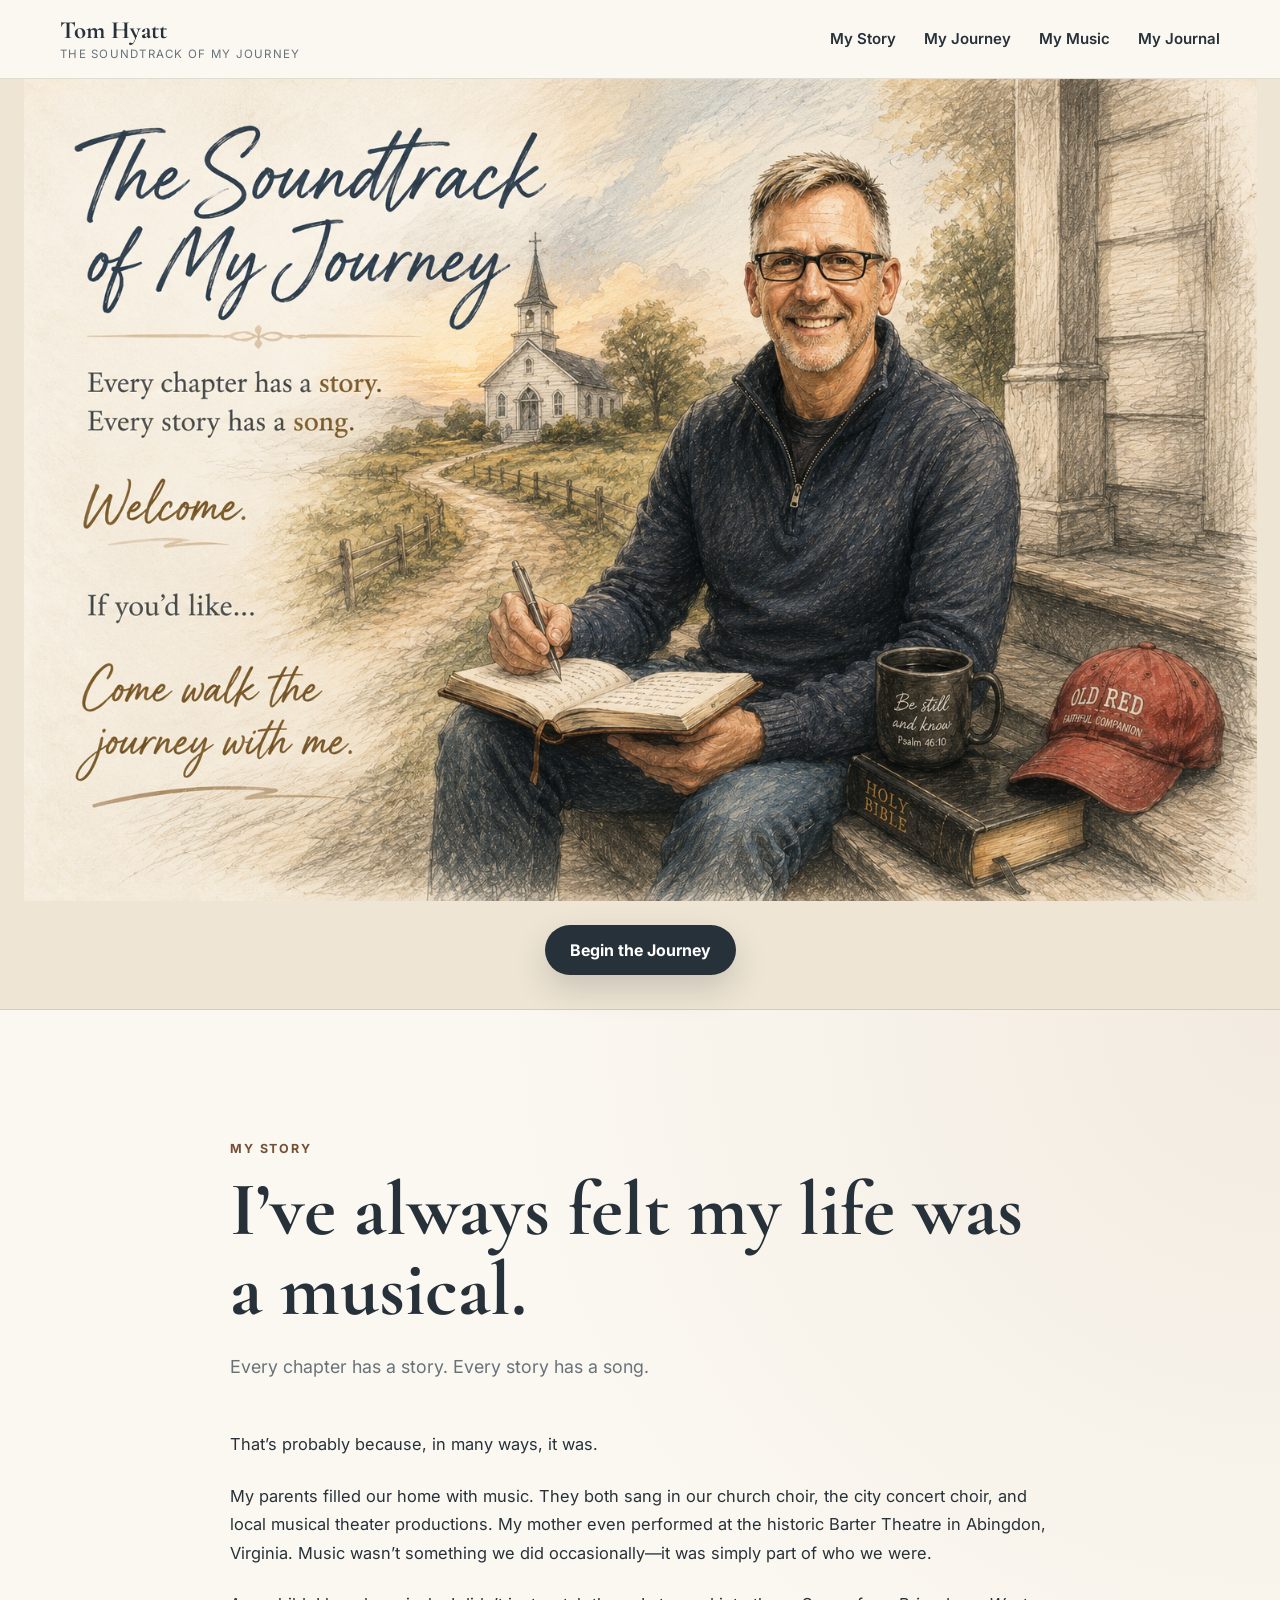
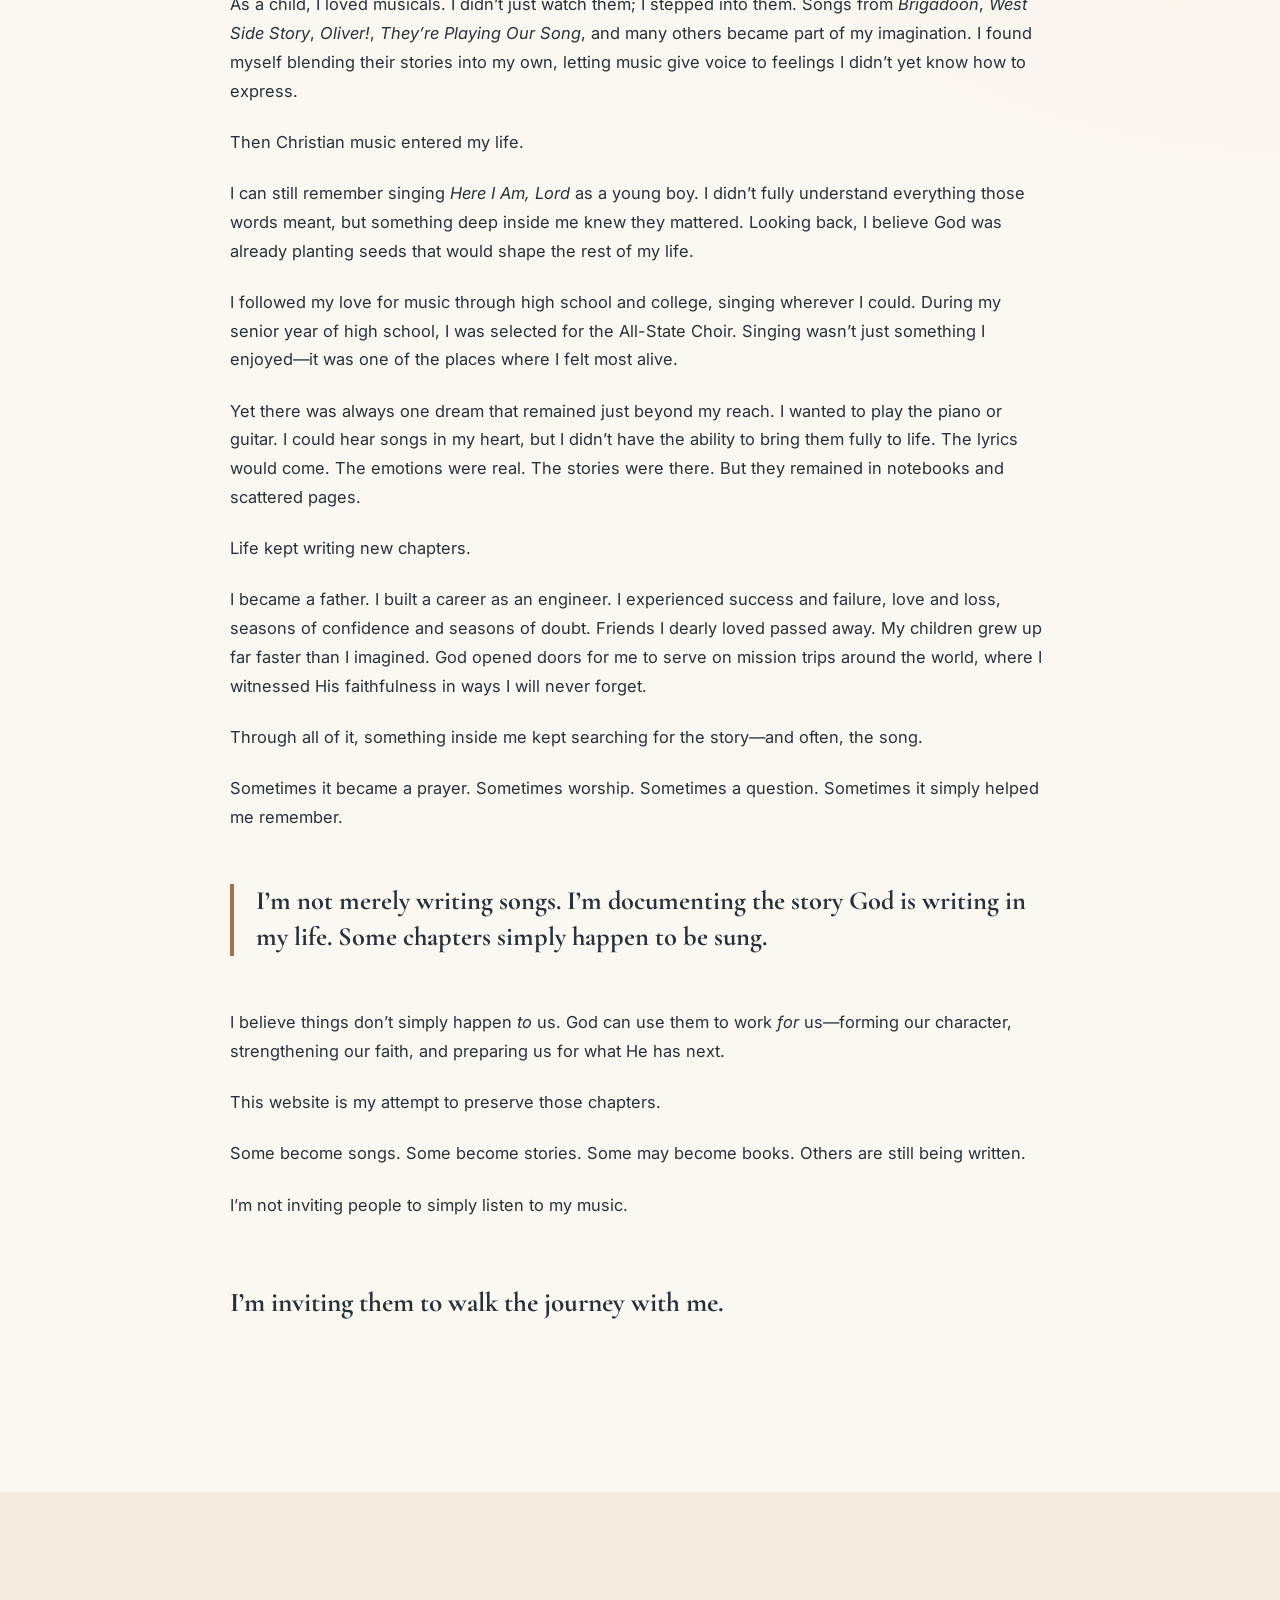
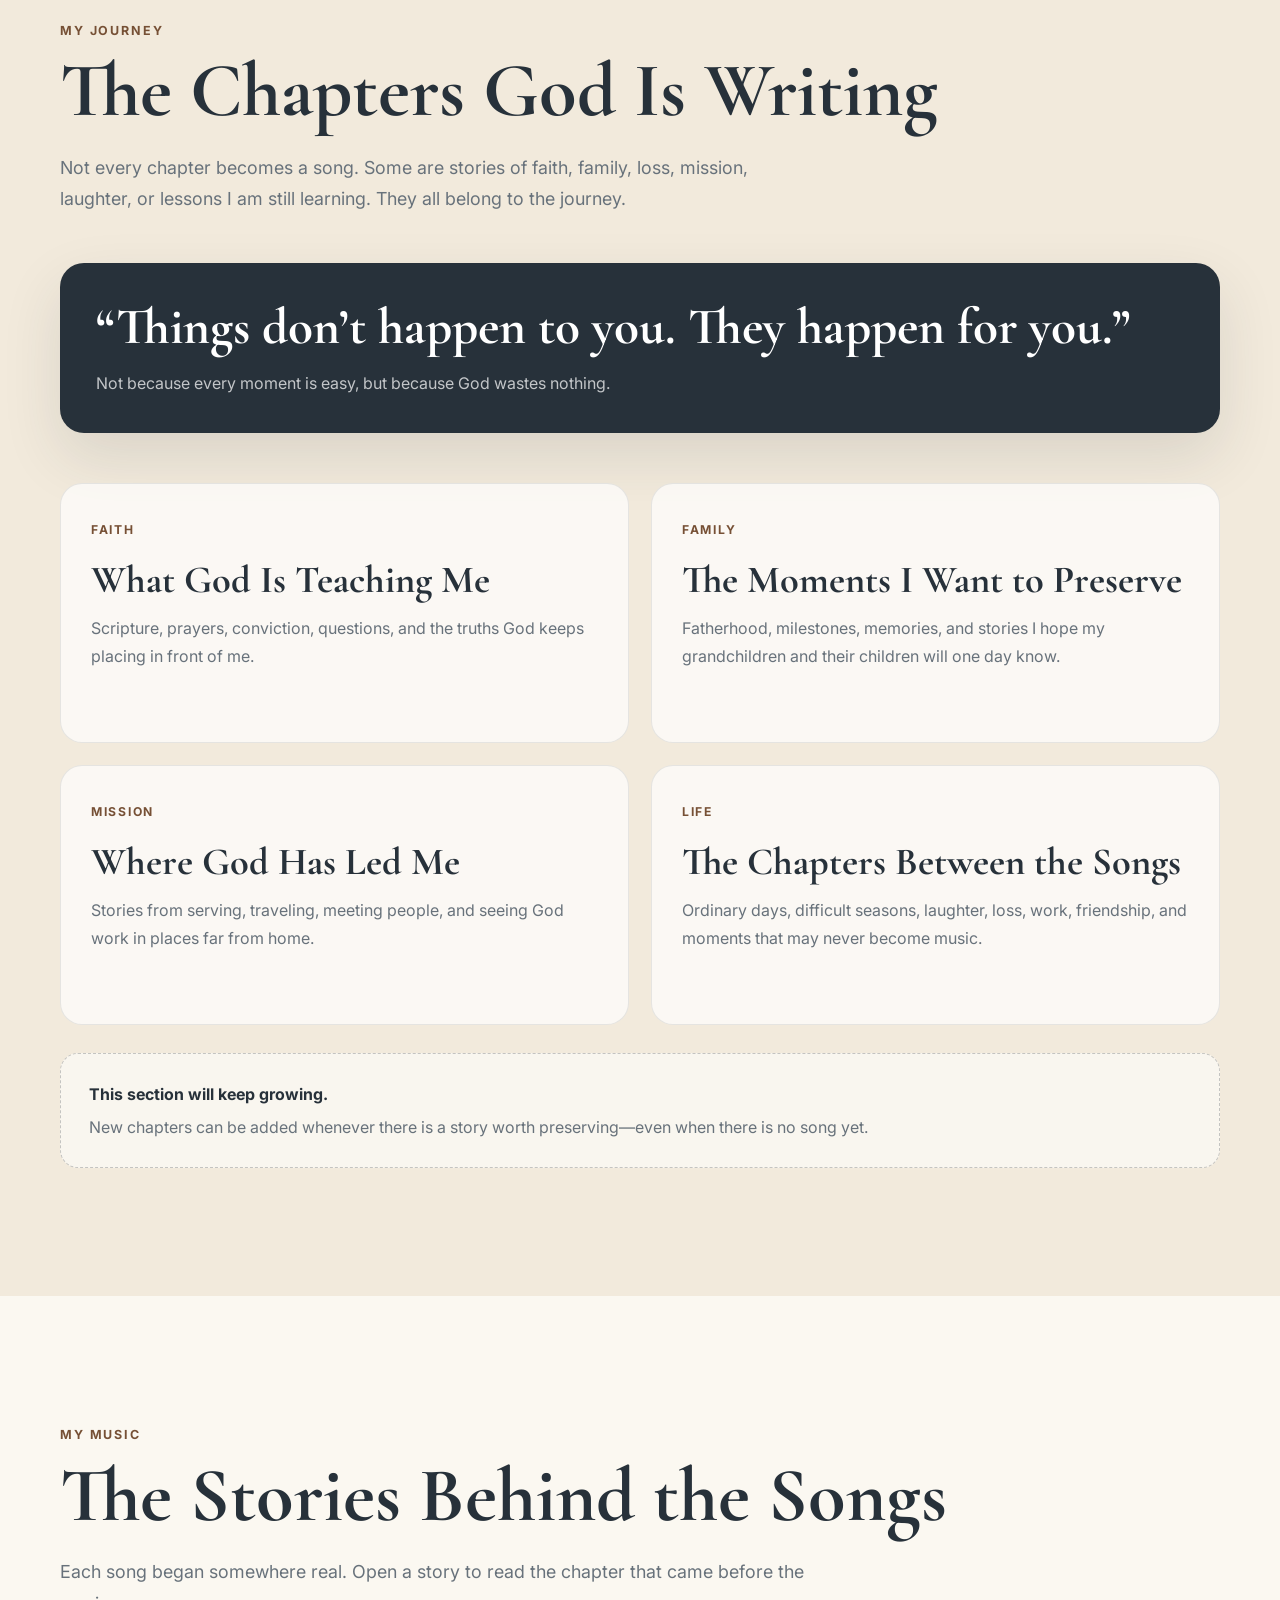
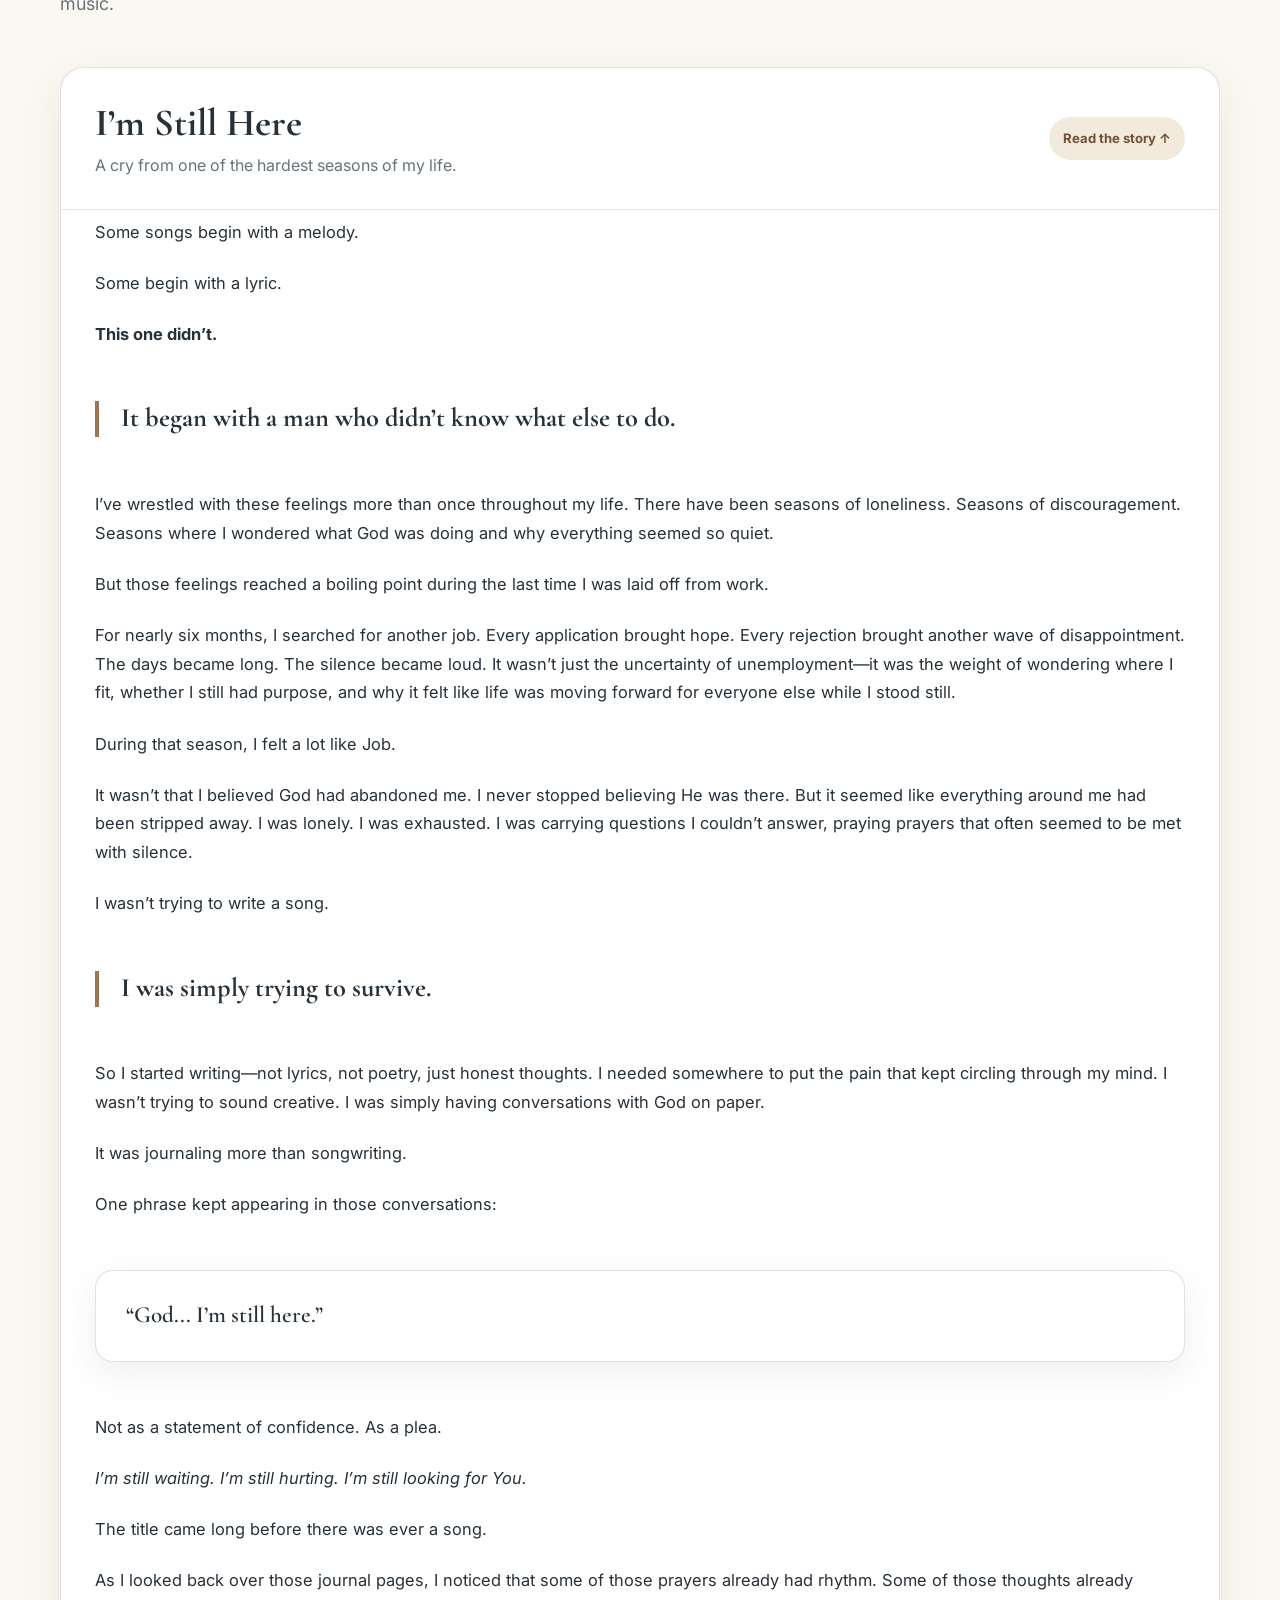
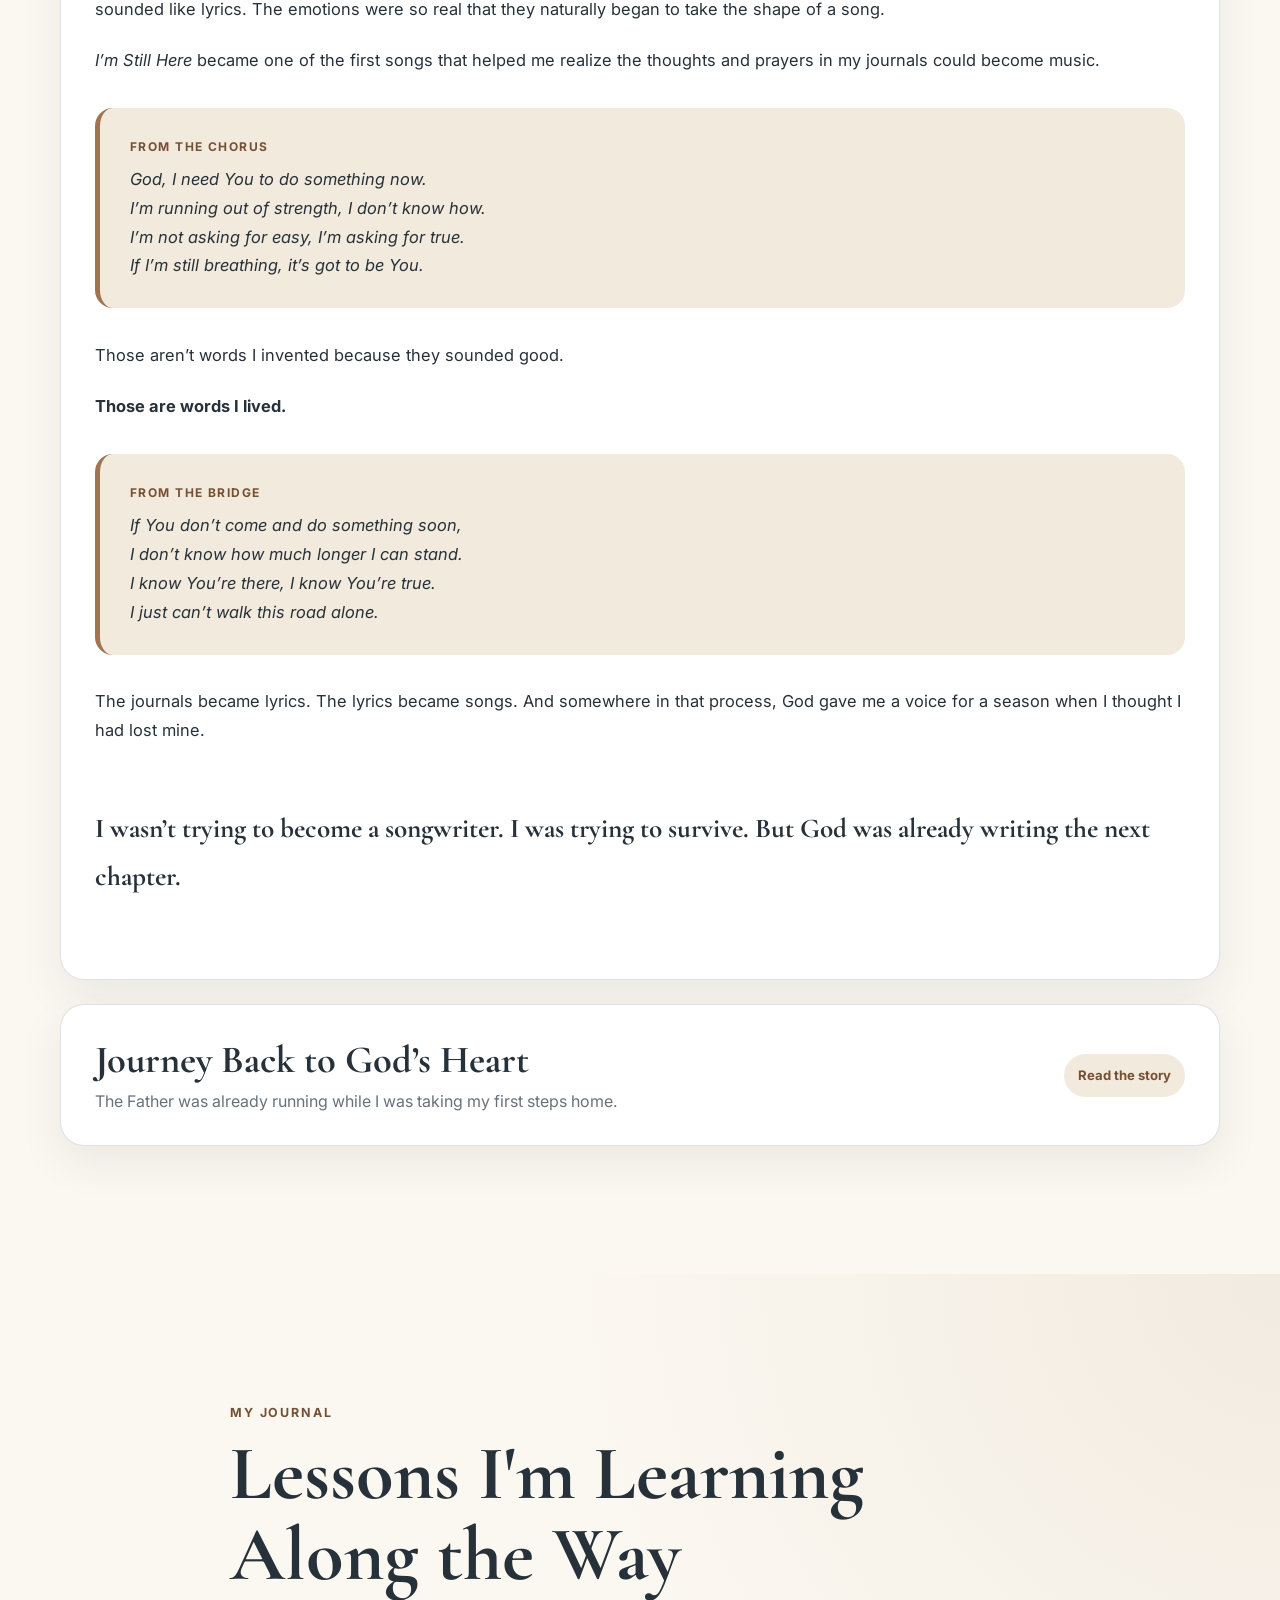
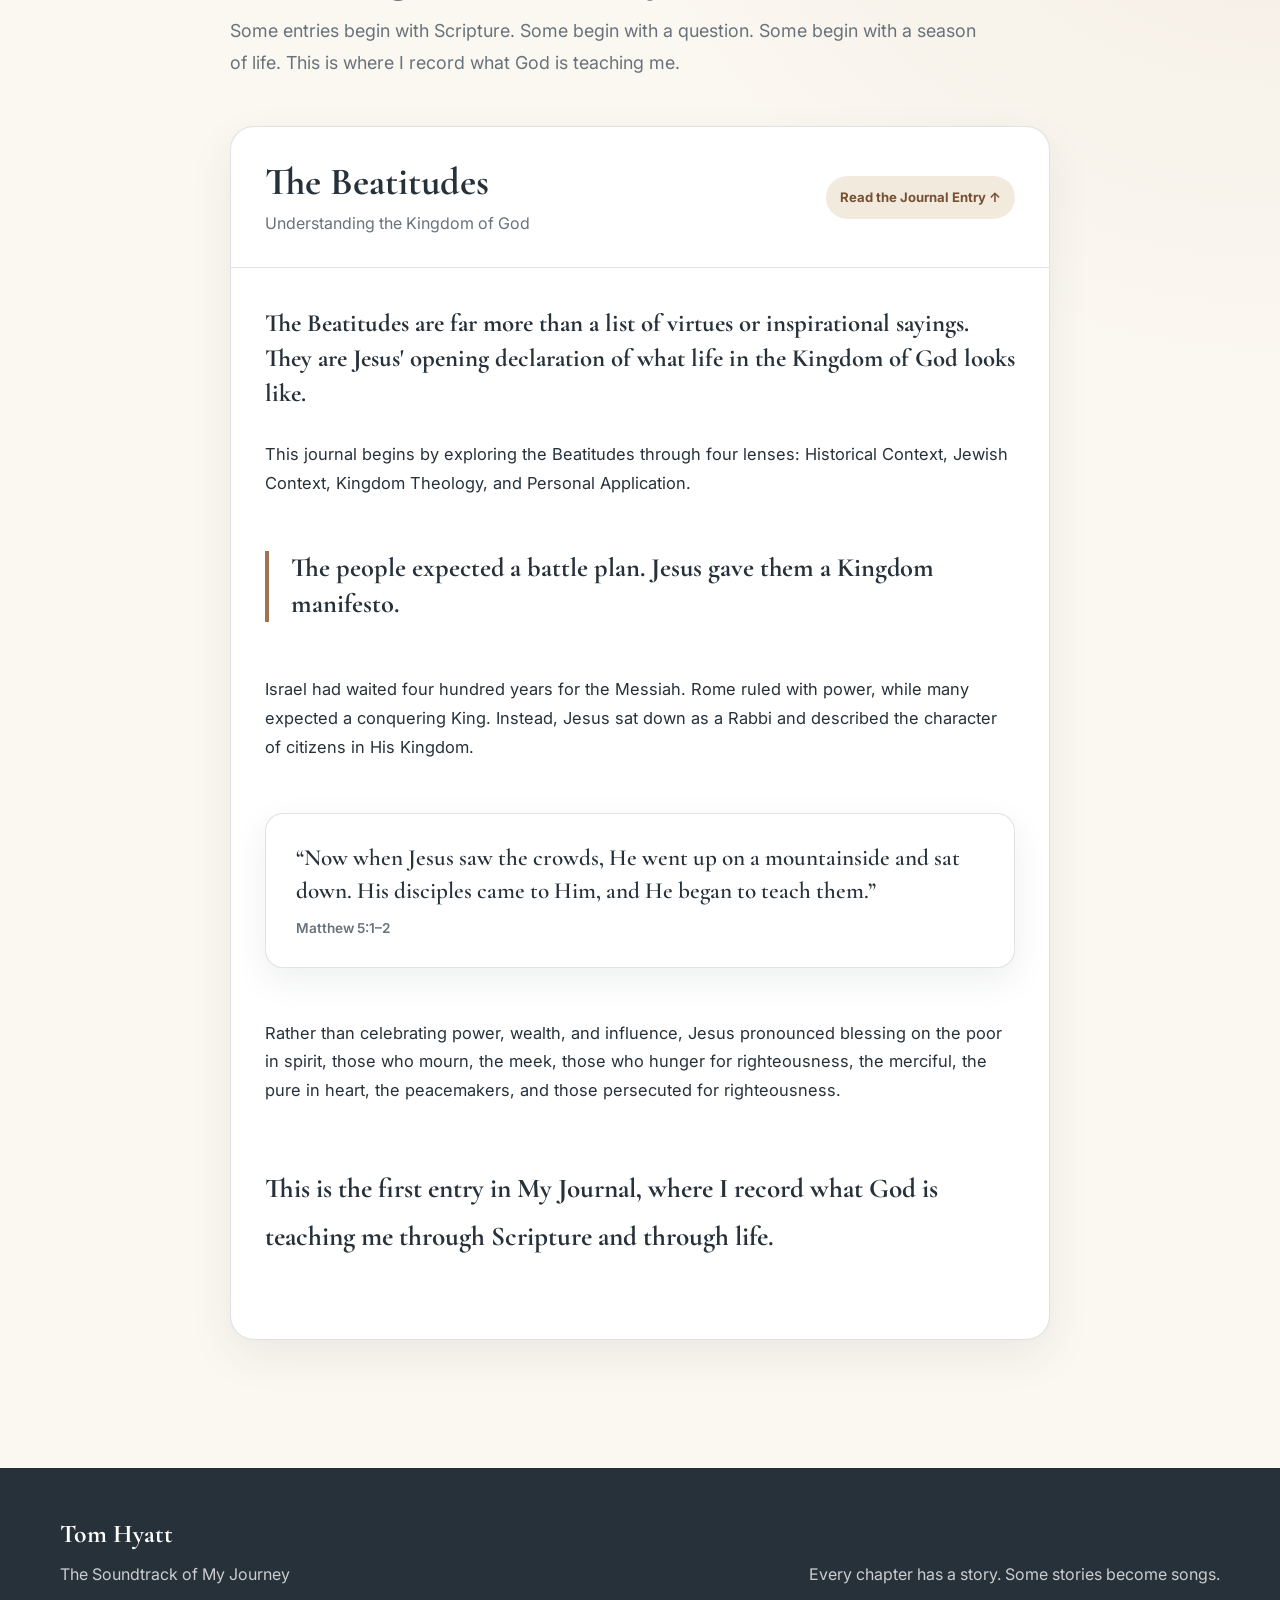
==== index.html @ 12813000 "Add files via upload Remove Numbering" ====
<!DOCTYPE html>
<html lang="en">
<head>
  <meta charset="UTF-8" />
  <meta name="viewport" content="width=device-width, initial-scale=1.0" />
  <meta name="description" content="Tom Hyatt's story, the chapters God is writing, and the music born from the journey." />
  <title>Tom Hyatt | The Soundtrack of My Journey</title>
  <link rel="preconnect" href="https://fonts.googleapis.com">
  <link rel="preconnect" href="https://fonts.gstatic.com" crossorigin>
  <link href="https://fonts.googleapis.com/css2?family=Cormorant+Garamond:wght@500;600;700&family=Inter:wght@400;500;600;700&display=swap" rel="stylesheet">
  <link rel="stylesheet" href="styles.css" />
</head>
<body>
  <header class="site-header">
    <div class="container nav-wrap">
      <a class="brand" href="#home">
        <span class="brand-name">Tom Hyatt</span>
        <span class="brand-subtitle">The Soundtrack of My Journey</span>
      </a>

      <button class="menu-toggle" aria-label="Toggle navigation" aria-expanded="false">☰</button>

      <nav class="site-nav" aria-label="Primary navigation">
        <a href="#story">My Story</a>
        <a href="#journey">My Journey</a>
        <a href="#music">My Music</a>
        <a href="#journal">My Journal</a>
      </nav>
    </div>
  </header>

  <main>
    <section id="home" class="hero">
      <div class="hero-image-wrap">
        <img
          src="assets/soundtrack-of-my-journey-hero.png"
          alt="The Soundtrack of My Journey — a man writing in a journal beside a country church"
          class="journey-hero-image"
        />
      </div>
      <div class="hero-actions">
        <a class="button" href="#story">Begin the Journey</a>
      </div>
    </section>

    <section id="story" class="section story-section">
      <div class="container narrow">
        <p class="section-kicker">My Story</p>
        <h1>I’ve always felt my life was a musical.</h1>
        <p class="section-lead">Every chapter has a story. Every story has a song.</p>

        <div class="story-text">
          <p>That’s probably because, in many ways, it was.</p>

          <p>My parents filled our home with music. They both sang in our church choir, the city concert choir, and local musical theater productions. My mother even performed at the historic Barter Theatre in Abingdon, Virginia. Music wasn’t something we did occasionally—it was simply part of who we were.</p>

          <p>As a child, I loved musicals. I didn’t just watch them; I stepped into them. Songs from <em>Brigadoon</em>, <em>West Side Story</em>, <em>Oliver!</em>, <em>They’re Playing Our Song</em>, and many others became part of my imagination. I found myself blending their stories into my own, letting music give voice to feelings I didn’t yet know how to express.</p>

          <p>Then Christian music entered my life.</p>

          <p>I can still remember singing <em>Here I Am, Lord</em> as a young boy. I didn’t fully understand everything those words meant, but something deep inside me knew they mattered. Looking back, I believe God was already planting seeds that would shape the rest of my life.</p>

          <p>I followed my love for music through high school and college, singing wherever I could. During my senior year of high school, I was selected for the All-State Choir. Singing wasn’t just something I enjoyed—it was one of the places where I felt most alive.</p>

          <p>Yet there was always one dream that remained just beyond my reach. I wanted to play the piano or guitar. I could hear songs in my heart, but I didn’t have the ability to bring them fully to life. The lyrics would come. The emotions were real. The stories were there. But they remained in notebooks and scattered pages.</p>

          <p>Life kept writing new chapters.</p>

          <p>I became a father. I built a career as an engineer. I experienced success and failure, love and loss, seasons of confidence and seasons of doubt. Friends I dearly loved passed away. My children grew up far faster than I imagined. God opened doors for me to serve on mission trips around the world, where I witnessed His faithfulness in ways I will never forget.</p>

          <p>Through all of it, something inside me kept searching for the story—and often, the song.</p>

          <p>Sometimes it became a prayer. Sometimes worship. Sometimes a question. Sometimes it simply helped me remember.</p>

          <p class="standout">I’m not merely writing songs. I’m documenting the story God is writing in my life. Some chapters simply happen to be sung.</p>

          <p>I believe things don’t simply happen <em>to</em> us. God can use them to work <em>for</em> us—forming our character, strengthening our faith, and preparing us for what He has next.</p>

          <p>This website is my attempt to preserve those chapters.</p>

          <p>Some become songs. Some become stories. Some may become books. Others are still being written.</p>

          <p>I’m not inviting people to simply listen to my music.</p>

          <p class="final-line">I’m inviting them to walk the journey with me.</p>
        </div>
      </div>
    </section>

    <section id="journey" class="section journey-section">
      <div class="container">
        <p class="section-kicker">My Journey</p>
        <h2>The Chapters God Is Writing</h2>
        <p class="section-intro">
          Not every chapter becomes a song. Some are stories of faith, family, loss,
          mission, laughter, or lessons I am still learning. They all belong to the journey.
        </p>

        <div class="journey-quote">
          <p>“Things don’t happen to you. They happen for you.”</p>
          <span>Not because every moment is easy, but because God wastes nothing.</span>
        </div>

        <div class="journey-grid">
          <article class="journey-card">
            <span>Faith</span>
            <h3>What God Is Teaching Me</h3>
            <p>Scripture, prayers, conviction, questions, and the truths God keeps placing in front of me.</p>
          </article>

          <article class="journey-card">
            <span>Family</span>
            <h3>The Moments I Want to Preserve</h3>
            <p>Fatherhood, milestones, memories, and stories I hope my grandchildren and their children will one day know.</p>
          </article>

          <article class="journey-card">
            <span>Mission</span>
            <h3>Where God Has Led Me</h3>
            <p>Stories from serving, traveling, meeting people, and seeing God work in places far from home.</p>
          </article>

          <article class="journey-card">
            <span>Life</span>
            <h3>The Chapters Between the Songs</h3>
            <p>Ordinary days, difficult seasons, laughter, loss, work, friendship, and moments that may never become music.</p>
          </article>
        </div>

        <div class="coming-note">
          <strong>This section will keep growing.</strong>
          <p>New chapters can be added whenever there is a story worth preserving—even when there is no song yet.</p>
        </div>
      </div>
    </section>

    <section id="music" class="section music-section">
      <div class="container">
        <p class="section-kicker">My Music</p>
        <h2>The Stories Behind the Songs</h2>
        <p class="section-intro">
          Each song began somewhere real. Open a story to read the chapter that came before the music.
        </p>

        <div class="song-list">
          <details class="song-story" open>
            <summary>
              <div>
                <h3>I’m Still Here</h3>
                <p>A cry from one of the hardest seasons of my life.</p>
              </div>
              <span class="summary-action">Read the story</span>
            </summary>

            <div class="song-content story-text">
              <p>Some songs begin with a melody.</p>
              <p>Some begin with a lyric.</p>
              <p><strong>This one didn’t.</strong></p>

              <p class="standout">It began with a man who didn’t know what else to do.</p>

              <p>I’ve wrestled with these feelings more than once throughout my life. There have been seasons of loneliness. Seasons of discouragement. Seasons where I wondered what God was doing and why everything seemed so quiet.</p>

              <p>But those feelings reached a boiling point during the last time I was laid off from work.</p>

              <p>For nearly six months, I searched for another job. Every application brought hope. Every rejection brought another wave of disappointment. The days became long. The silence became loud. It wasn’t just the uncertainty of unemployment—it was the weight of wondering where I fit, whether I still had purpose, and why it felt like life was moving forward for everyone else while I stood still.</p>

              <p>During that season, I felt a lot like Job.</p>

              <p>It wasn’t that I believed God had abandoned me. I never stopped believing He was there. But it seemed like everything around me had been stripped away. I was lonely. I was exhausted. I was carrying questions I couldn’t answer, praying prayers that often seemed to be met with silence.</p>

              <p>I wasn’t trying to write a song.</p>
              <p class="standout">I was simply trying to survive.</p>

              <p>So I started writing—not lyrics, not poetry, just honest thoughts. I needed somewhere to put the pain that kept circling through my mind. I wasn’t trying to sound creative. I was simply having conversations with God on paper.</p>

              <p>It was journaling more than songwriting.</p>

              <p>One phrase kept appearing in those conversations:</p>

              <blockquote>“God... I’m still here.”</blockquote>

              <p>Not as a statement of confidence. As a plea.</p>

              <p><em>I’m still waiting. I’m still hurting. I’m still looking for You.</em></p>

              <p>The title came long before there was ever a song.</p>

              <p>As I looked back over those journal pages, I noticed that some of those prayers already had rhythm. Some of those thoughts already sounded like lyrics. The emotions were so real that they naturally began to take the shape of a song.</p>

              <p><em>I’m Still Here</em> became one of the first songs that helped me realize the thoughts and prayers in my journals could become music.</p>

              <div class="lyric-card">
                <p class="lyric-label">From the chorus</p>
                <p><em>God, I need You to do something now.<br>
                I’m running out of strength, I don’t know how.<br>
                I’m not asking for easy, I’m asking for true.<br>
                If I’m still breathing, it’s got to be You.</em></p>
              </div>

              <p>Those aren’t words I invented because they sounded good.</p>
              <p><strong>Those are words I lived.</strong></p>

              <div class="lyric-card">
                <p class="lyric-label">From the bridge</p>
                <p><em>If You don’t come and do something soon,<br>
                I don’t know how much longer I can stand.<br>
                I know You’re there, I know You’re true.<br>
                I just can’t walk this road alone.</em></p>
              </div>

              <p>The journals became lyrics. The lyrics became songs. And somewhere in that process, God gave me a voice for a season when I thought I had lost mine.</p>

              <p class="final-line">I wasn’t trying to become a songwriter. I was trying to survive. But God was already writing the next chapter.</p>
            </div>
          </details>

          <details class="song-story">
            <summary>
              <div>
                <h3>Journey Back to God’s Heart</h3>
                <p>The Father was already running while I was taking my first steps home.</p>
              </div>
              <span class="summary-action">Read the story</span>
            </summary>

            <div class="song-content story-text">
              <p class="opening-quote">“Some songs are written because inspiration strikes. Others are written because God won’t let go of your heart until you finally understand what He’s been trying to teach you.”</p>

              <p>Not long before writing <em>Journey Back to God’s Heart</em>, I found myself in one of the most difficult seasons of my life.</p>

              <p>I had been laid off from my job, and month after month the uncertainty continued. Every application, every interview, every unanswered prayer seemed to raise the same question in my mind:</p>

              <blockquote>“God... I’m still here.”</blockquote>

              <p>That cry eventually became my first song.</p>

              <p>It wasn’t polished. It wasn’t written with the intention of recording it. It was simply an honest conversation with God—a journal entry put to music.</p>

              <p>Looking back, I can see that while I was asking God to change my circumstances, He was quietly changing me.</p>

              <p>A few weeks later, my pastor preached on Jesus’ parable of the Prodigal Son in Luke 15:11–32. Then, almost immediately afterward, my men’s Bible study began working through the exact same passage.</p>

              <p>I’ve learned that when God places the same truth in front of me more than once, it’s usually because He wants me to stop and listen.</p>

              <p>At first, I approached the passage the way I always had.</p>

              <p>The prodigal son represented the person who had completely walked away from God—the one who had abandoned everything and finally decided to come home.</p>

              <p>That’s certainly one of Jesus’ points.</p>

              <p>But as I continued reading and praying, another thought settled into my heart.</p>

              <p>What if this story isn’t only about those who have wandered far from God?</p>

              <p>What if it’s also about those of us who faithfully attend church, read our Bibles, serve others, and yet quietly allow pride, fear, self-reliance, bitterness, anxiety, or hidden sin to settle into places where only God should reign?</p>

              <p>Around that same time, another passage became my daily prayer.</p>

              <blockquote>
                “Search me, O God, and know my heart; test me and know my anxious thoughts.
                See if there is any offensive way in me, and lead me in the everlasting way.”
                <span>Psalm 139:23–24</span>
              </blockquote>

              <p>Every morning I prayed those words.</p>
              <p>And every morning God answered.</p>

              <p>Not with condemnation.</p>
              <p><strong>With conviction.</strong></p>

              <p>Little by little, He began revealing places in my heart that I had grown comfortable with. Attitudes I had excused. Fears I had accepted. Areas where I had slowly begun trusting myself more than I was trusting Him.</p>

              <p>It wasn’t that I had stopped belonging to God.</p>

              <p class="standout">It was that He loved me too much to leave me unchanged.</p>

              <p>That’s when I realized something that has continued to shape my walk with Christ.</p>

              <p>The Christian life isn’t simply about the day we first came to Jesus.</p>

              <p>It’s a lifelong journey of allowing Him to search our hearts, reveal what doesn’t belong there, and lovingly invite us to surrender it.</p>

              <p><strong>Every act of repentance is another step toward the Father’s heart.</strong></p>

              <p>Then I noticed a detail in Luke 15 that I’d read dozens of times but had never truly allowed to sink in.</p>

              <blockquote>
                “But while he was still a long way off, his father saw him and was filled with compassion for him;
                he ran to his son, threw his arms around him and kissed him.”
                <span>Luke 15:20</span>
              </blockquote>

              <p>The father didn’t wait.</p>

              <p>He didn’t stand on the porch expecting an explanation.</p>

              <p>He didn’t make his son prove he was sincere.</p>

              <p class="standout">He ran.</p>

              <p>In Jesus’ culture, respected men didn’t run. Fathers certainly didn’t run. Yet Jesus intentionally painted a picture of a father lifting his robe and running toward his broken son before the son could even finish his confession.</p>

              <p>That image changed the way I see God.</p>

              <p>So often I picture myself slowly making my way back after another failure, wondering if I’ve disappointed Him one too many times.</p>

              <p>But Jesus paints an entirely different picture.</p>

              <p>The Father sees us before we ever reach the house.</p>

              <p>He moves toward us before we can earn our way back.</p>

              <p><strong>His grace is already running while we’re still taking our first steps home.</strong></p>

              <p>That’s where <em>Journey Back to God’s Heart</em> was born.</p>

              <p>This song isn’t just about salvation.</p>

              <p><strong>It’s about sanctification.</strong></p>

              <p>It’s about every believer who continues praying, “Search me, O God.”</p>

              <p>It’s about every moment the Holy Spirit gently reveals another place where our hearts have drifted and lovingly calls us back into deeper fellowship with the Father.</p>

              <p>The journey back to God’s heart isn’t repeating our salvation.</p>

              <p>It’s responding to His invitation to become more like Christ.</p>

              <p>And the beautiful truth is this:</p>

              <p>We never take a single step toward God that He hasn’t already anticipated.</p>

              <p>The Father is watching.</p>
              <p>The Father is waiting.</p>

              <p class="final-line">And every time we turn toward Him, we discover He has been running toward us all along.</p>
            </div>
          </details>
        </div>
      </div>
    </section>
  <section id="journal" class="section story-section"><div class="container narrow"><p class="section-kicker">My Journal</p><h2>Lessons I'm Learning Along the Way</h2><p class="section-lead">Some entries begin with Scripture. Some begin with a question. Some begin with a season of life. This is where I record what God is teaching me.</p><div class="song-list"><details class="song-story" open><summary><div><h3>The Beatitudes</h3><p>Understanding the Kingdom of God</p></div><span class="summary-action">Read the Journal Entry</span></summary><div class="song-content story-text"><p class="opening-quote">The Beatitudes are far more than a list of virtues or inspirational sayings. They are Jesus' opening declaration of what life in the Kingdom of God looks like.</p><p>This journal begins by exploring the Beatitudes through four lenses: Historical Context, Jewish Context, Kingdom Theology, and Personal Application.</p><p class="standout">The people expected a battle plan. Jesus gave them a Kingdom manifesto.</p><p>Israel had waited four hundred years for the Messiah. Rome ruled with power, while many expected a conquering King. Instead, Jesus sat down as a Rabbi and described the character of citizens in His Kingdom.</p><blockquote>“Now when Jesus saw the crowds, He went up on a mountainside and sat down. His disciples came to Him, and He began to teach them.”<span>Matthew 5:1–2</span></blockquote><p>Rather than celebrating power, wealth, and influence, Jesus pronounced blessing on the poor in spirit, those who mourn, the meek, those who hunger for righteousness, the merciful, the pure in heart, the peacemakers, and those persecuted for righteousness.</p><p class="final-line">This is the first entry in My Journal, where I record what God is teaching me through Scripture and through life.</p></div></details></div></div></section></main>

  <footer>
    <div class="container footer-content">
      <div>
        <strong>Tom Hyatt</strong>
        <p>The Soundtrack of My Journey</p>
      </div>
      <p>Every chapter has a story. Some stories become songs.</p>
    </div>
  </footer>

  <script src="script.js"></script>
</body>
</html>
---- styles.css ----
:root {
  --ink: #27313a;
  --muted: #68727b;
  --paper: #fbf8f1;
  --cream: #f2eadc;
  --warm: #a2734f;
  --warm-dark: #765035;
  --line: rgba(39, 49, 58, 0.14);
  --white: #ffffff;
  --shadow: 0 24px 60px rgba(39, 49, 58, 0.12);
}

* { box-sizing: border-box; }

html {
  scroll-behavior: smooth;
  scroll-padding-top: 88px;
}

body {
  margin: 0;
  color: var(--ink);
  background: var(--paper);
  font-family: "Inter", sans-serif;
  line-height: 1.75;
}

img { max-width: 100%; }

.container {
  width: min(1160px, calc(100% - 40px));
  margin-inline: auto;
}

.narrow {
  width: min(820px, 100%);
}

.site-header {
  position: sticky;
  top: 0;
  z-index: 50;
  background: rgba(251, 248, 241, 0.94);
  backdrop-filter: blur(16px);
  border-bottom: 1px solid var(--line);
}

.nav-wrap {
  min-height: 78px;
  display: flex;
  align-items: center;
  justify-content: space-between;
  gap: 28px;
}

.brand {
  color: var(--ink);
  text-decoration: none;
  display: flex;
  flex-direction: column;
  line-height: 1.05;
}

.brand-name {
  font-family: "Cormorant Garamond", serif;
  font-weight: 700;
  font-size: 1.55rem;
}

.brand-subtitle {
  margin-top: 5px;
  color: var(--muted);
  font-size: 0.72rem;
  letter-spacing: 0.11em;
  text-transform: uppercase;
}

.site-nav {
  display: flex;
  gap: 28px;
}

.site-nav a {
  color: var(--ink);
  text-decoration: none;
  font-weight: 600;
  font-size: 0.94rem;
}

.site-nav a:hover { color: var(--warm-dark); }

.menu-toggle {
  display: none;
  border: 0;
  background: transparent;
  color: var(--ink);
  font-size: 1.6rem;
  cursor: pointer;
}

.hero {
  background: #eee5d4;
  border-bottom: 1px solid var(--line);
}

.hero-image-wrap {
  width: min(1600px, 100%);
  margin-inline: auto;
}

.journey-hero-image {
  width: 100%;
  display: block;
  max-height: calc(100vh - 78px);
  object-fit: contain;
}

.hero-actions {
  display: flex;
  justify-content: center;
  padding: 24px 20px 34px;
}

.button {
  display: inline-flex;
  align-items: center;
  justify-content: center;
  min-height: 50px;
  padding: 0 25px;
  border-radius: 999px;
  color: var(--white);
  background: var(--ink);
  text-decoration: none;
  font-weight: 700;
  box-shadow: 0 14px 32px rgba(39,49,58,0.18);
}

.button:hover {
  transform: translateY(-2px);
  background: var(--warm-dark);
}

.section {
  padding: clamp(82px, 10vw, 132px) 0;
}

.story-section {
  background:
    radial-gradient(circle at top right, rgba(162,115,79,0.10), transparent 32%),
    var(--paper);
}

.journey-section {
  background: var(--cream);
}

.music-section {
  background: var(--paper);
}

.section-kicker {
  margin: 0 0 10px;
  color: var(--warm-dark);
  font-weight: 700;
  letter-spacing: 0.15em;
  text-transform: uppercase;
  font-size: 0.78rem;
}

h1, h2, h3 {
  font-family: "Cormorant Garamond", serif;
  line-height: 1.05;
  margin-top: 0;
}

h1, h2 {
  max-width: 900px;
  margin-bottom: 20px;
  font-size: clamp(2.8rem, 6vw, 5.3rem);
}

h3 {
  font-size: clamp(1.8rem, 3vw, 2.6rem);
}

.section-lead,
.section-intro {
  max-width: 760px;
  color: var(--muted);
  font-size: 1.12rem;
  margin: 0 0 48px;
}

.story-text {
  font-size: 1.03rem;
}

.story-text p {
  margin: 0 0 1.35em;
}

.story-text strong {
  color: var(--ink);
}

.standout {
  margin-block: 2em !important;
  padding-left: 22px;
  border-left: 4px solid var(--warm);
  font-family: "Cormorant Garamond", serif;
  font-size: 1.65rem;
  line-height: 1.35;
  font-weight: 700;
}

.final-line {
  margin-top: 2.2em !important;
  font-family: "Cormorant Garamond", serif;
  font-size: 1.7rem;
  font-weight: 700;
}

blockquote {
  margin: 2.2em 0;
  padding: 28px 30px;
  background: var(--white);
  border: 1px solid var(--line);
  border-radius: 18px;
  box-shadow: 0 12px 34px rgba(39,49,58,0.08);
  font-family: "Cormorant Garamond", serif;
  font-size: 1.45rem;
  font-weight: 600;
  line-height: 1.45;
}

blockquote span {
  display: block;
  margin-top: 10px;
  color: var(--muted);
  font-family: "Inter", sans-serif;
  font-size: 0.85rem;
  font-weight: 600;
}

.journey-quote {
  margin: 40px 0 50px;
  padding: 36px;
  border-radius: 24px;
  background: var(--ink);
  color: var(--white);
  box-shadow: var(--shadow);
}

.journey-quote p {
  margin: 0;
  font-family: "Cormorant Garamond", serif;
  font-size: clamp(2rem, 4vw, 3.4rem);
  line-height: 1.1;
  font-weight: 700;
}

.journey-quote span {
  display: block;
  margin-top: 14px;
  color: rgba(255,255,255,0.72);
}

.journey-grid {
  display: grid;
  grid-template-columns: repeat(2, minmax(0, 1fr));
  gap: 22px;
}

.journey-card {
  min-height: 260px;
  padding: 30px;
  background: rgba(255,255,255,0.68);
  border: 1px solid rgba(39,49,58,0.10);
  border-radius: 22px;
}

.journey-card > span {
  color: var(--warm-dark);
  font-size: 0.76rem;
  font-weight: 700;
  letter-spacing: 0.14em;
  text-transform: uppercase;
}

.journey-card h3 {
  margin: 18px 0 14px;
}

.journey-card p {
  margin: 0;
  color: var(--muted);
}

.coming-note {
  margin-top: 28px;
  padding: 26px 28px;
  background: rgba(255,255,255,0.55);
  border: 1px dashed rgba(39,49,58,0.25);
  border-radius: 18px;
}

.coming-note p {
  margin: 5px 0 0;
  color: var(--muted);
}

.song-list {
  display: grid;
  gap: 24px;
  margin-top: 42px;
}

.song-story {
  overflow: hidden;
  background: var(--white);
  border: 1px solid var(--line);
  border-radius: 24px;
  box-shadow: 0 16px 44px rgba(39,49,58,0.08);
}

.song-story summary {
  cursor: pointer;
  list-style: none;
  display: flex;
  align-items: center;
  justify-content: space-between;
  gap: 24px;
  padding: 30px 34px;
}

.song-story summary::-webkit-details-marker { display: none; }

.song-story summary h3 {
  margin: 5px 0 7px;
}

.song-story summary p {
  margin: 0;
  color: var(--muted);
}

.song-number {
  color: var(--warm-dark);
  font-weight: 700;
  font-size: 0.78rem;
  letter-spacing: 0.12em;
}

.summary-action {
  flex: 0 0 auto;
  padding: 10px 14px;
  border-radius: 999px;
  background: var(--cream);
  color: var(--warm-dark);
  font-size: 0.82rem;
  font-weight: 700;
}

.song-story[open] .summary-action::after {
  content: " ↑";
}

.song-content {
  padding: 8px 34px 42px;
  border-top: 1px solid var(--line);
}

.opening-quote {
  margin: 30px 0 !important;
  font-family: "Cormorant Garamond", serif;
  font-size: 1.55rem;
  line-height: 1.4;
  font-weight: 700;
}

.lyric-card {
  margin: 2em 0;
  padding: 28px 30px;
  border-radius: 18px;
  background: var(--cream);
  border-left: 5px solid var(--warm);
}

.lyric-card p { margin-bottom: 0; }

.lyric-label {
  margin-bottom: 8px !important;
  color: var(--warm-dark);
  font-size: 0.75rem;
  font-weight: 700;
  letter-spacing: 0.12em;
  text-transform: uppercase;
}

footer {
  padding: 44px 0;
  color: rgba(255,255,255,0.76);
  background: var(--ink);
}

.footer-content {
  display: flex;
  align-items: end;
  justify-content: space-between;
  gap: 30px;
}

.footer-content strong {
  color: var(--white);
  font-family: "Cormorant Garamond", serif;
  font-size: 1.6rem;
}

.footer-content p {
  margin: 3px 0 0;
}

@media (max-width: 800px) {
  .menu-toggle { display: block; }

  .site-nav {
    display: none;
    position: absolute;
    top: 78px;
    left: 0;
    right: 0;
    padding: 18px 20px 24px;
    flex-direction: column;
    gap: 8px;
    background: var(--paper);
    border-bottom: 1px solid var(--line);
  }

  .site-nav.open { display: flex; }

  .site-nav a {
    padding: 12px 0;
  }

  .journey-grid {
    grid-template-columns: 1fr;
  }

  .song-story summary {
    align-items: flex-start;
    padding: 25px;
  }

  .summary-action {
    display: none;
  }

  .song-content {
    padding: 5px 25px 34px;
  }

  .footer-content {
    display: block;
  }

  .footer-content > p {
    margin-top: 18px;
  }
}

@media (max-width: 520px) {
  .container {
    width: min(100% - 28px, 1160px);
  }

  .brand-subtitle {
    display: none;
  }

  .section {
    padding-block: 72px;
  }

  blockquote,
  .journey-quote,
  .journey-card,
  .lyric-card {
    padding: 23px;
  }

  .story-text {
    font-size: 0.99rem;
  }
}
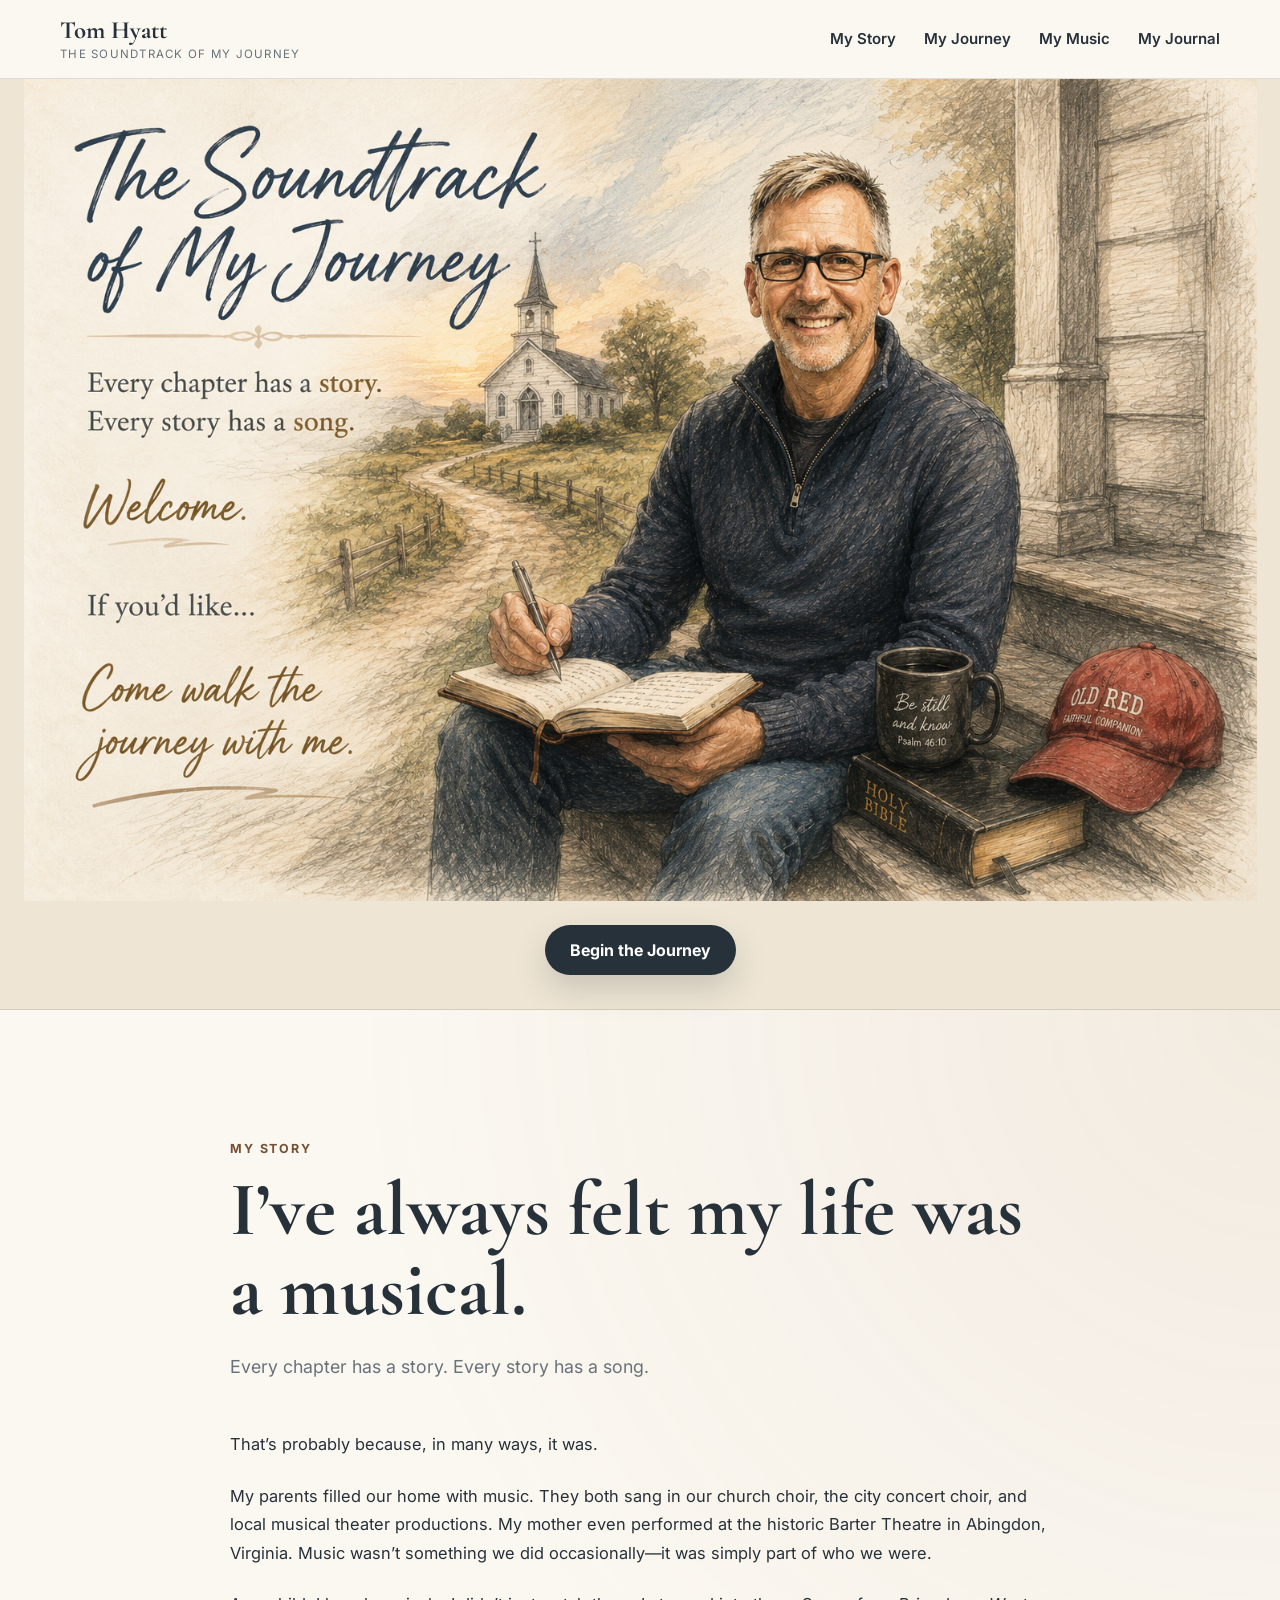
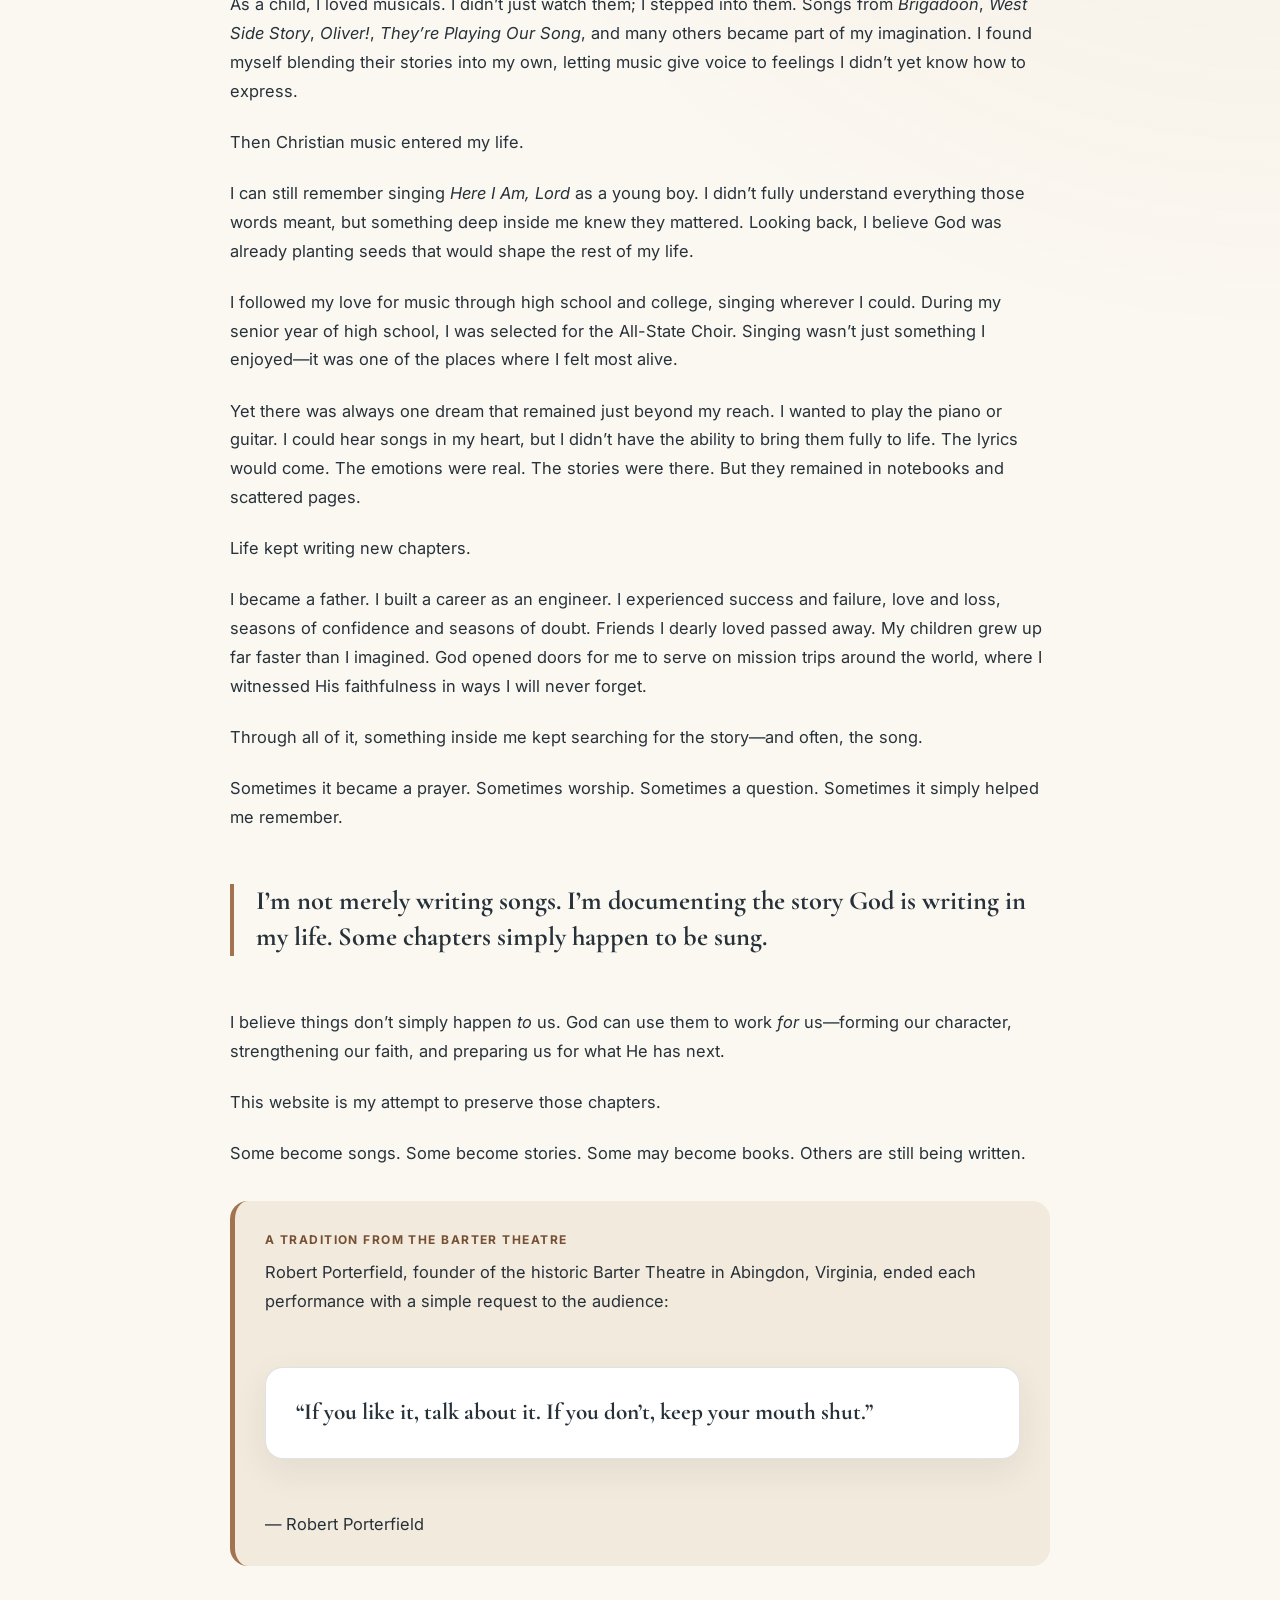
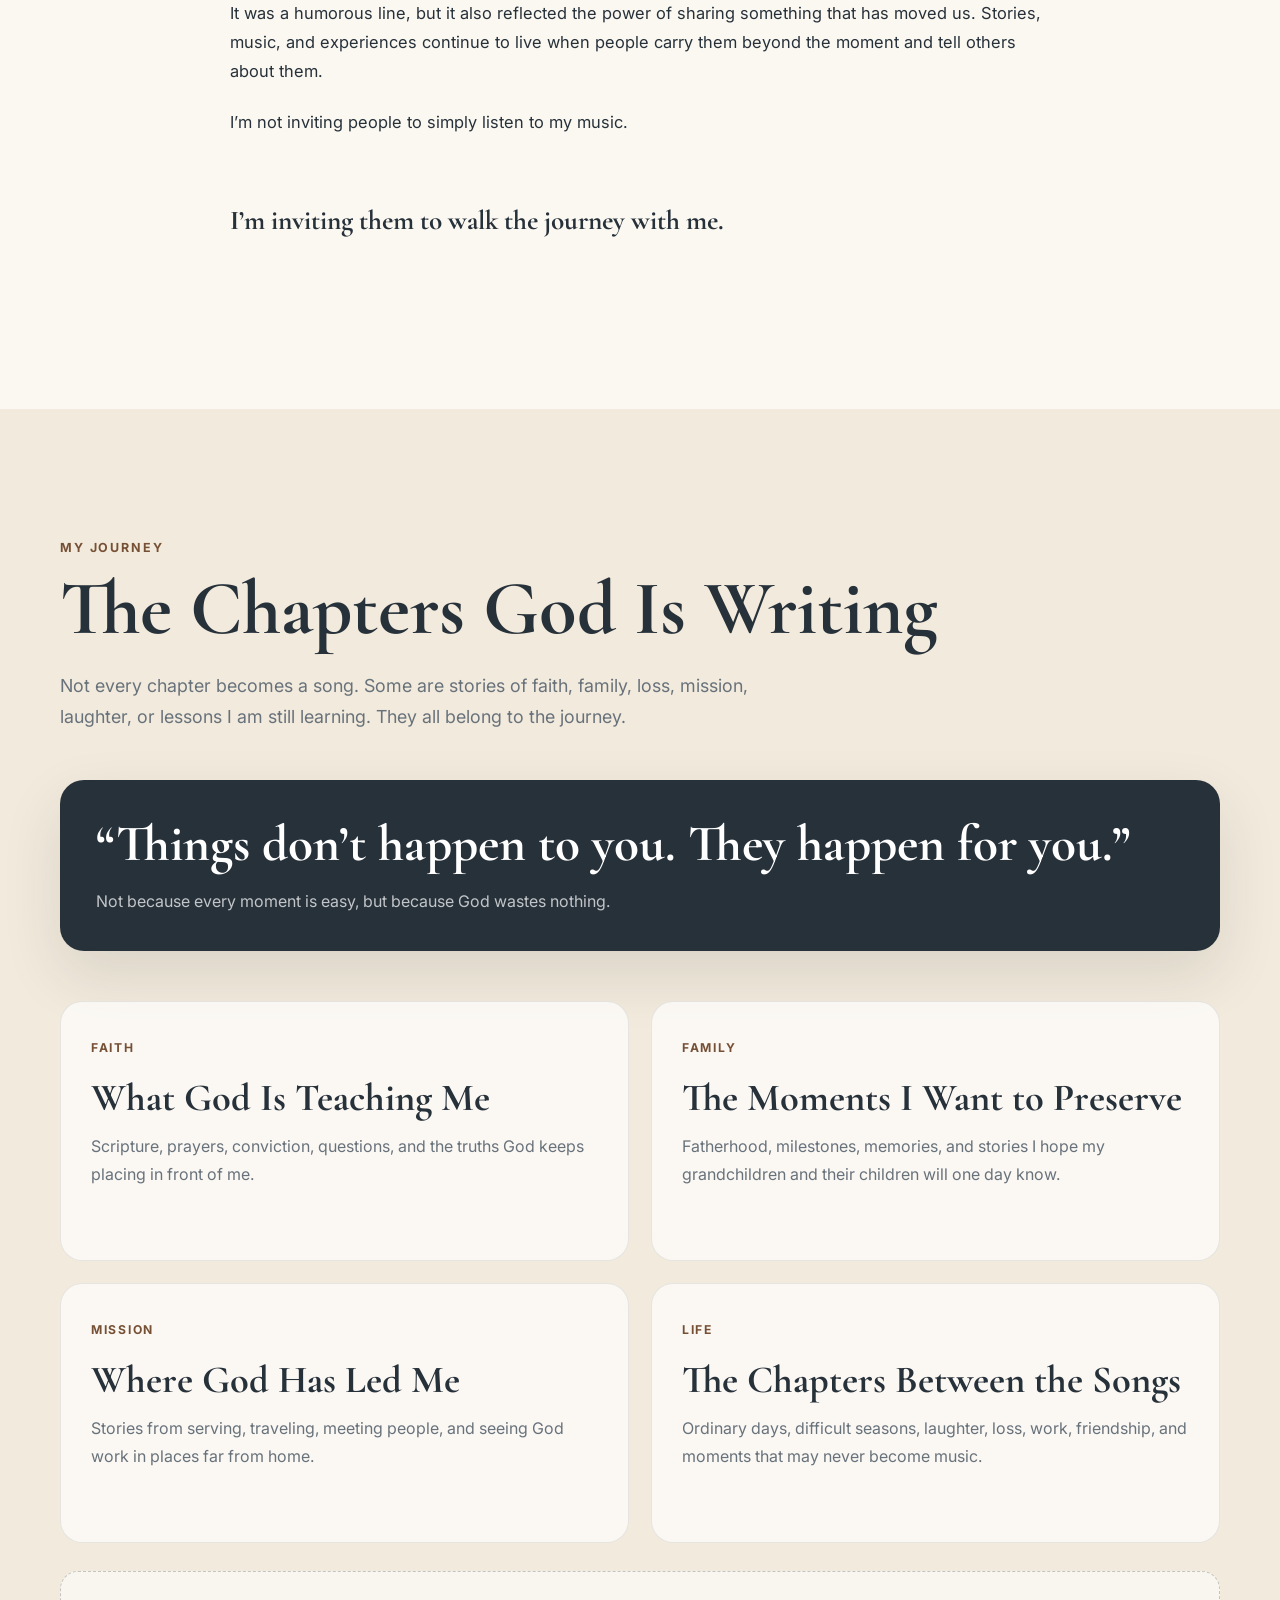
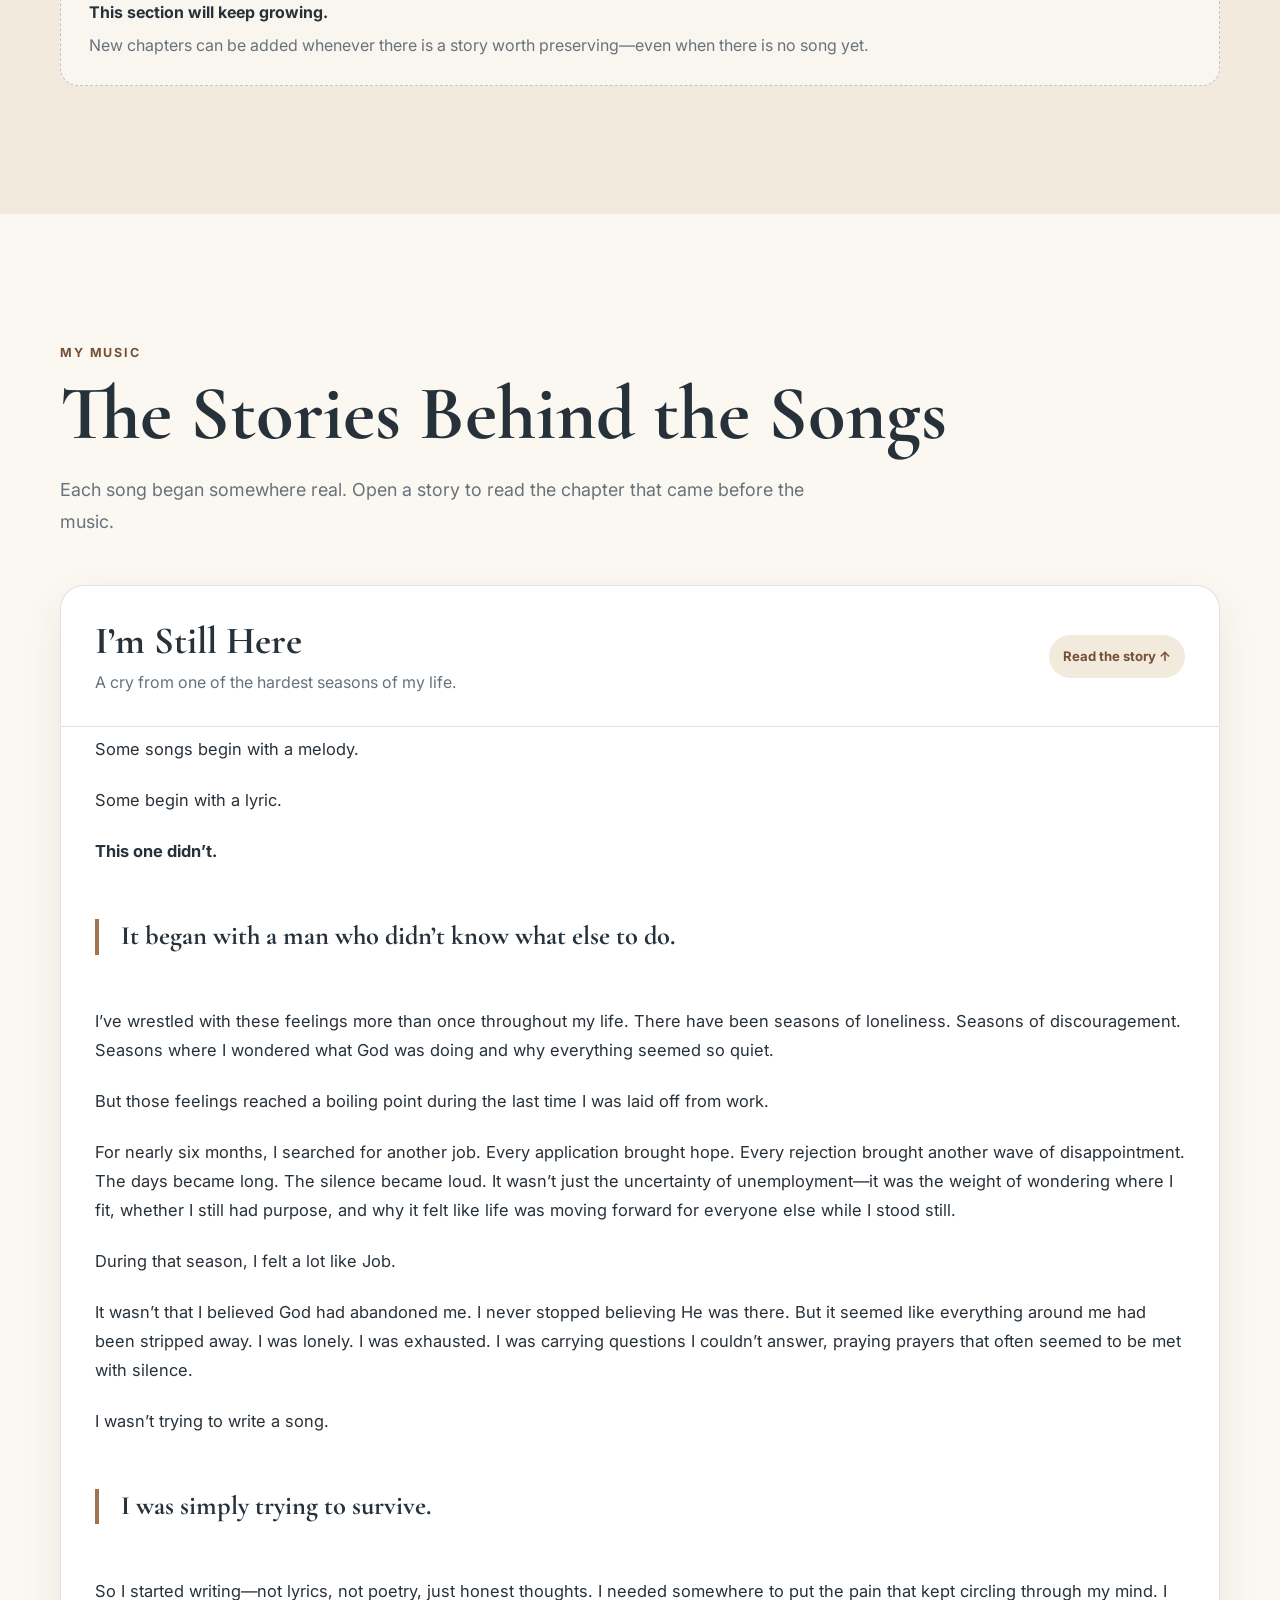
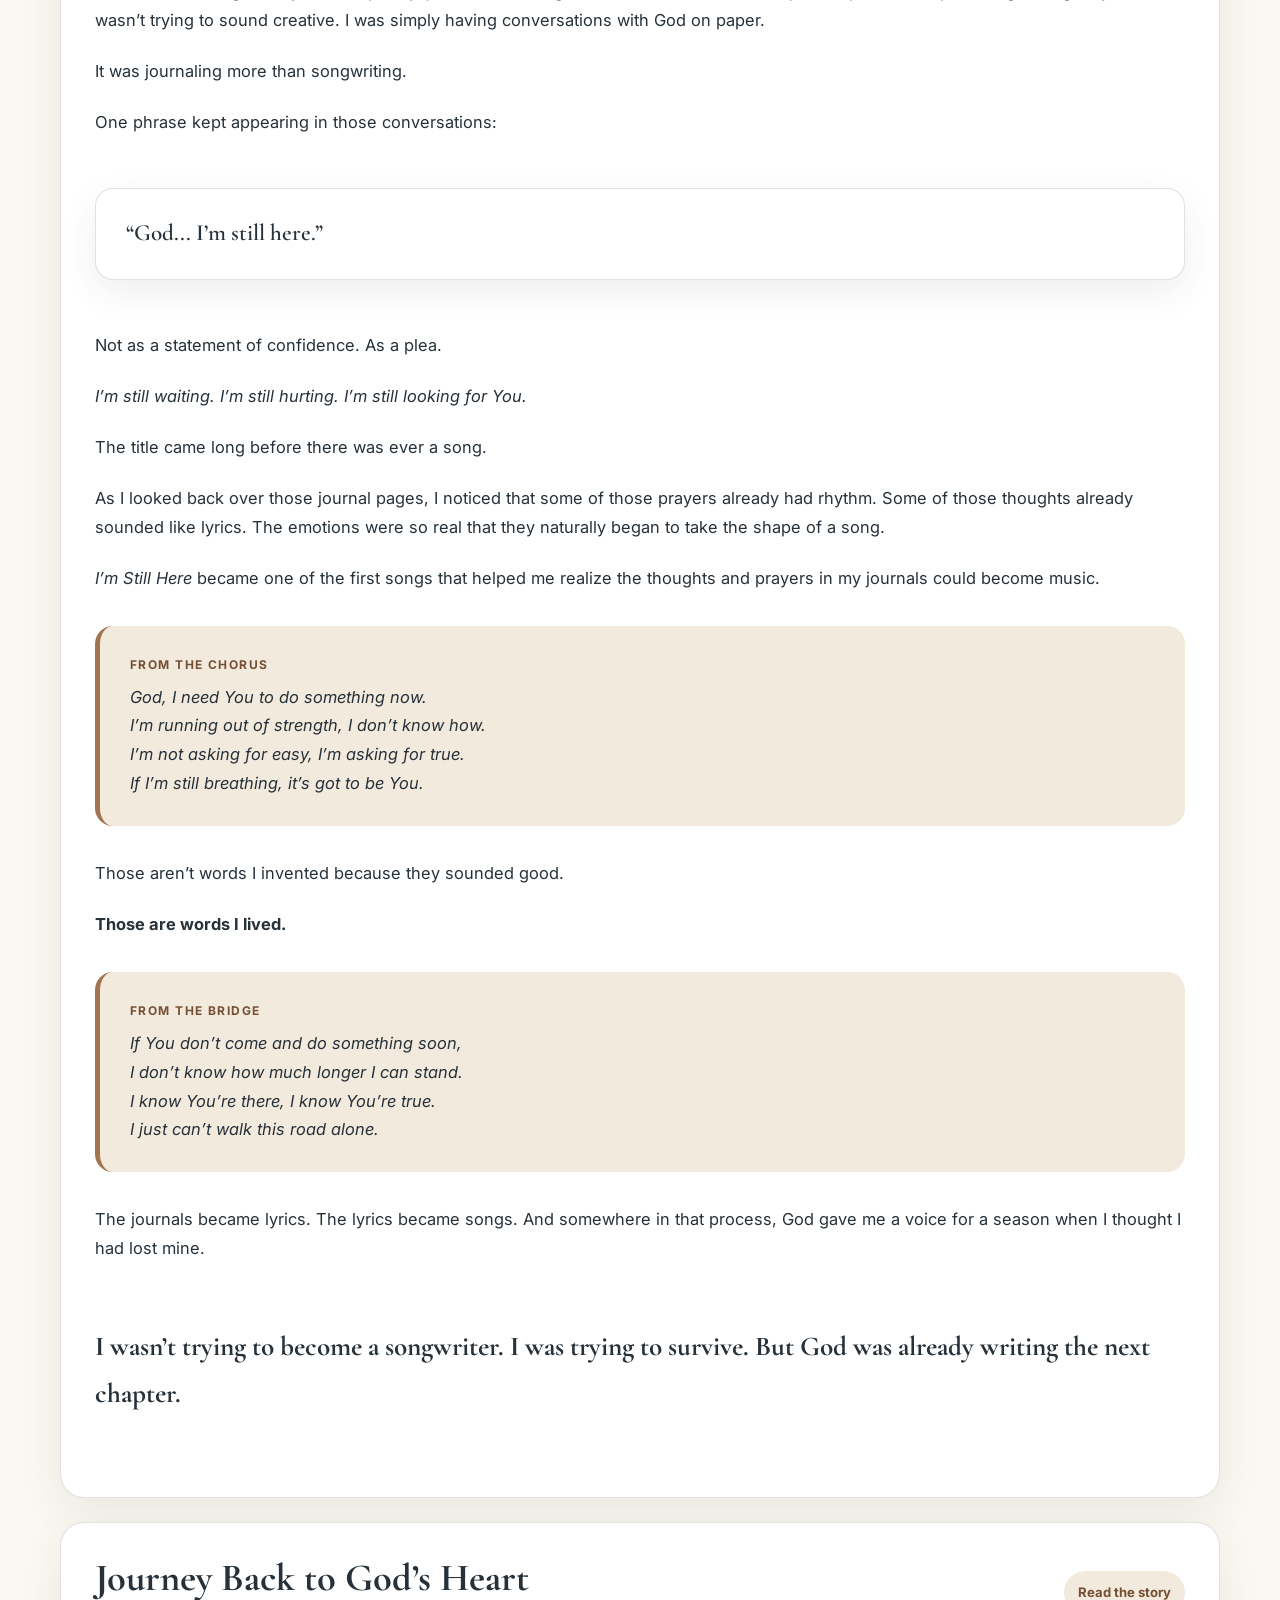
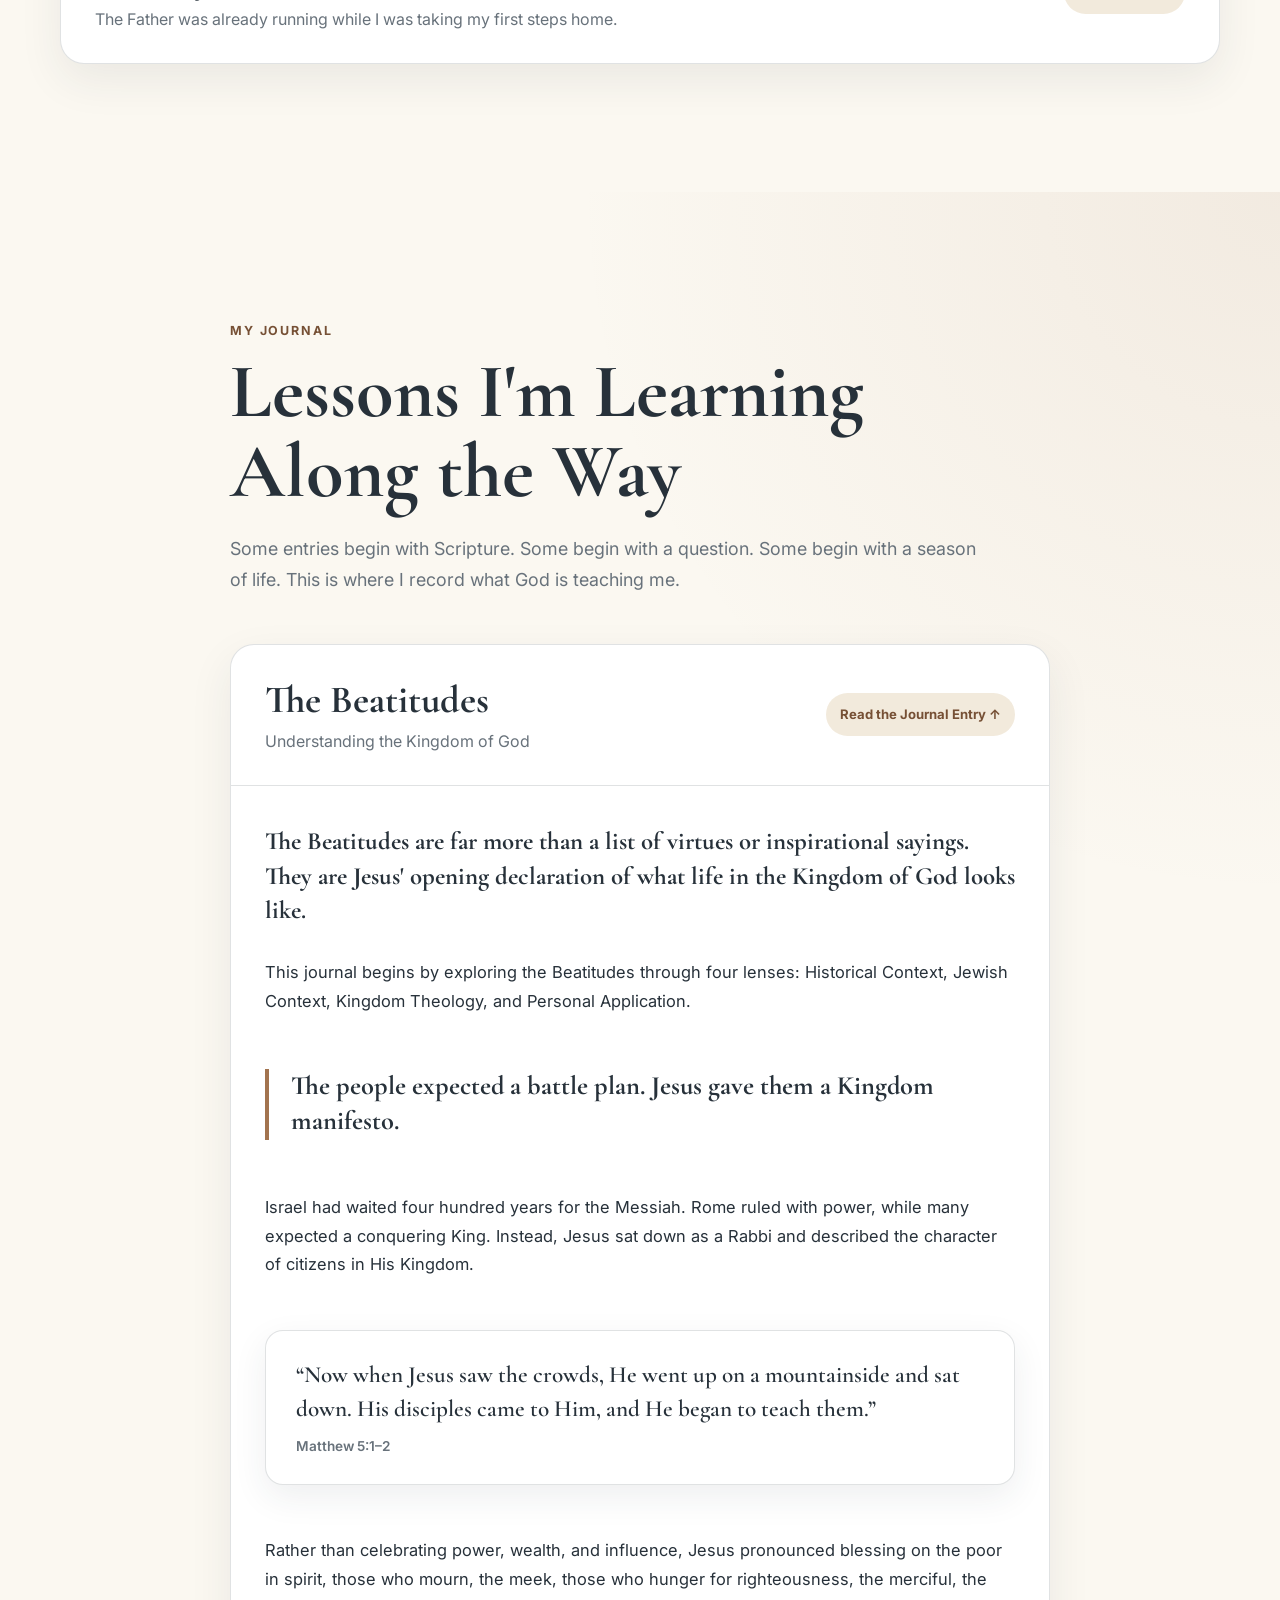
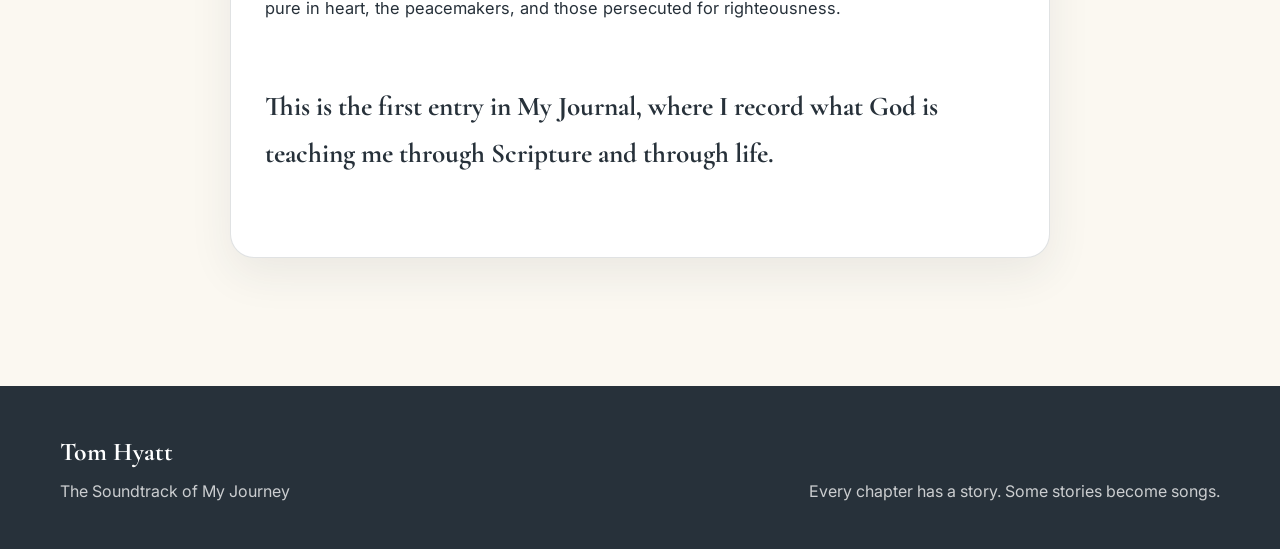
==== commit 816cdfda: "Add files via upload Added Robert Porterfield saying" ====
--- a/index.html
+++ b/index.html
@@ -80,6 +80,17 @@
 
           <p>Some become songs. Some become stories. Some may become books. Others are still being written.</p>
 
+<div class="lyric-card">
+<p class="lyric-label">A Tradition from the Barter Theatre</p>
+<p>Robert Porterfield, founder of the historic Barter Theatre in Abingdon, Virginia, ended each performance with a simple request to the audience:</p>
+<blockquote><strong>“If you like it, talk about it. If you don’t, keep your mouth shut.”</strong></blockquote>
+<p>— Robert Porterfield</p>
+</div>
+
+<p>It was a humorous line, but it also reflected the power of sharing something that has moved us. Stories, music, and experiences continue to live when people carry them beyond the moment and tell others about them.</p>
+
+<p></p>
+
           <p>I’m not inviting people to simply listen to my music.</p>
 
           <p class="final-line">I’m inviting them to walk the journey with me.</p>
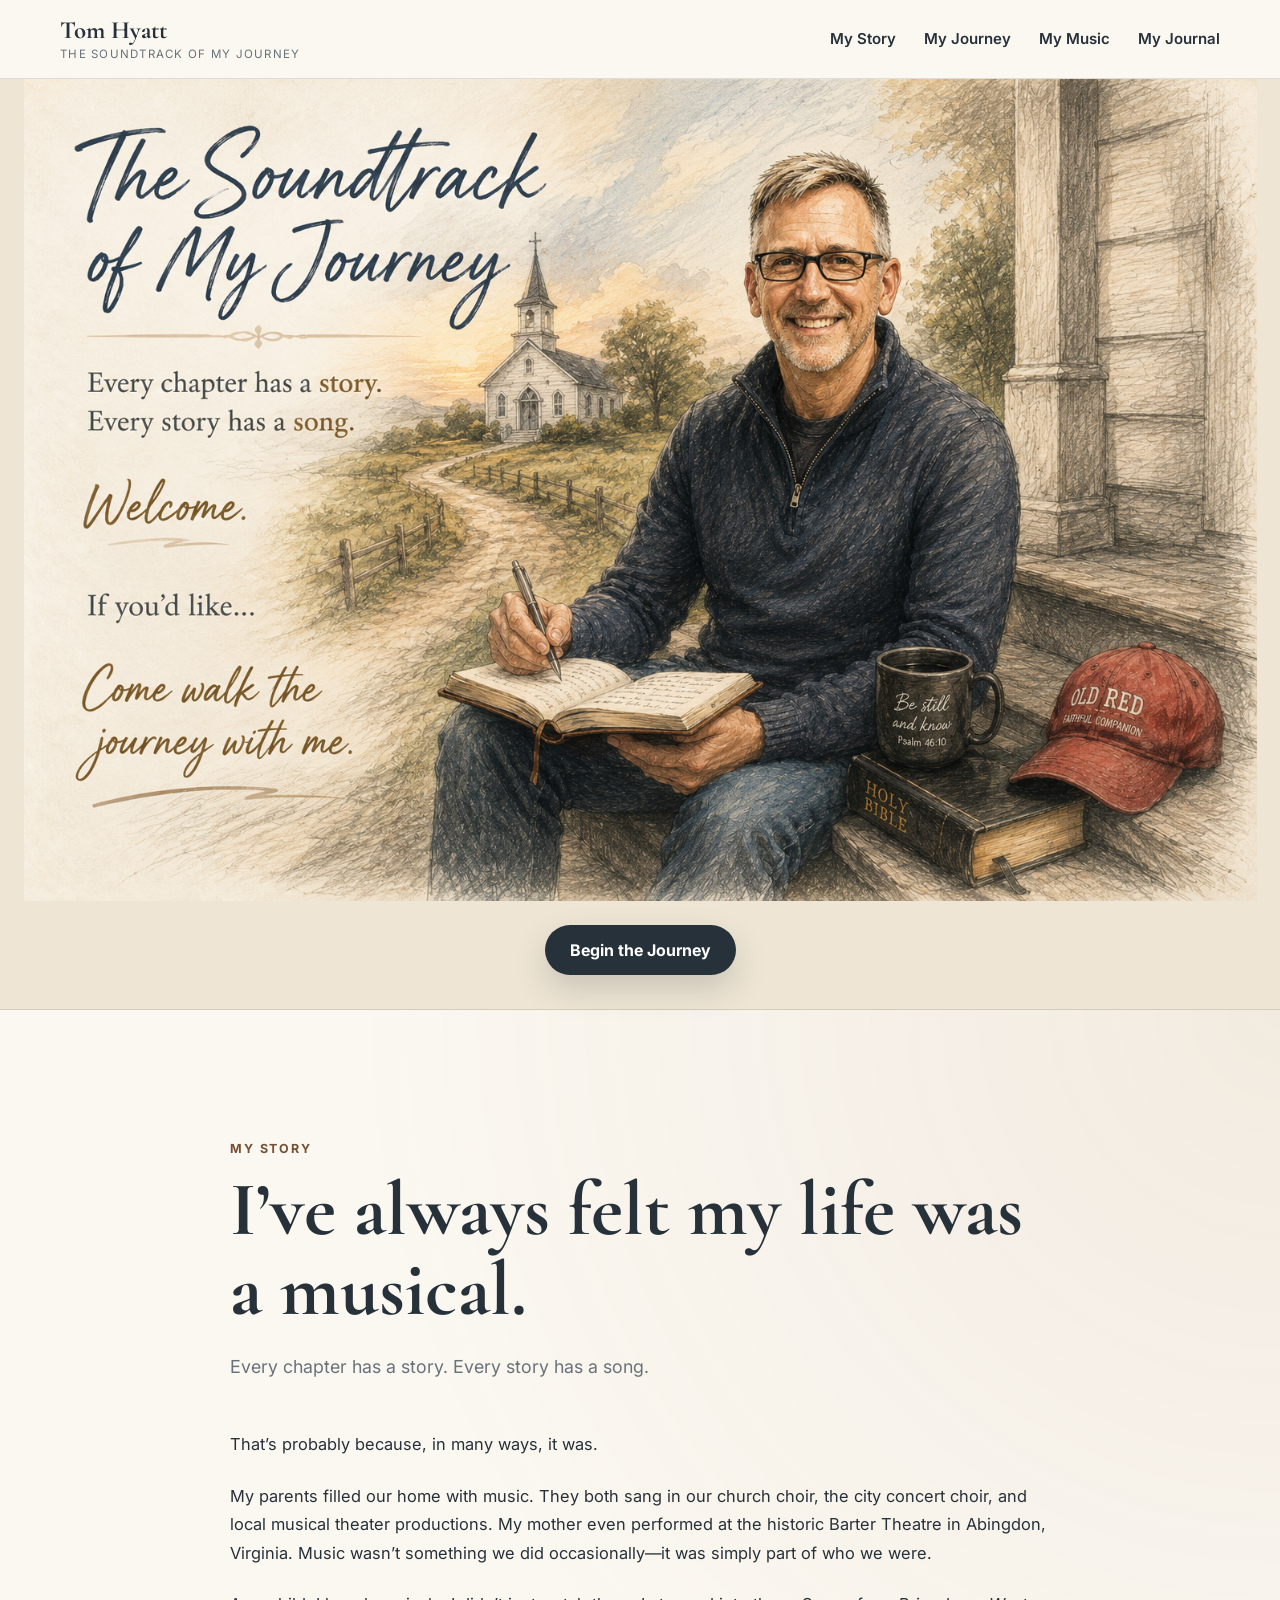
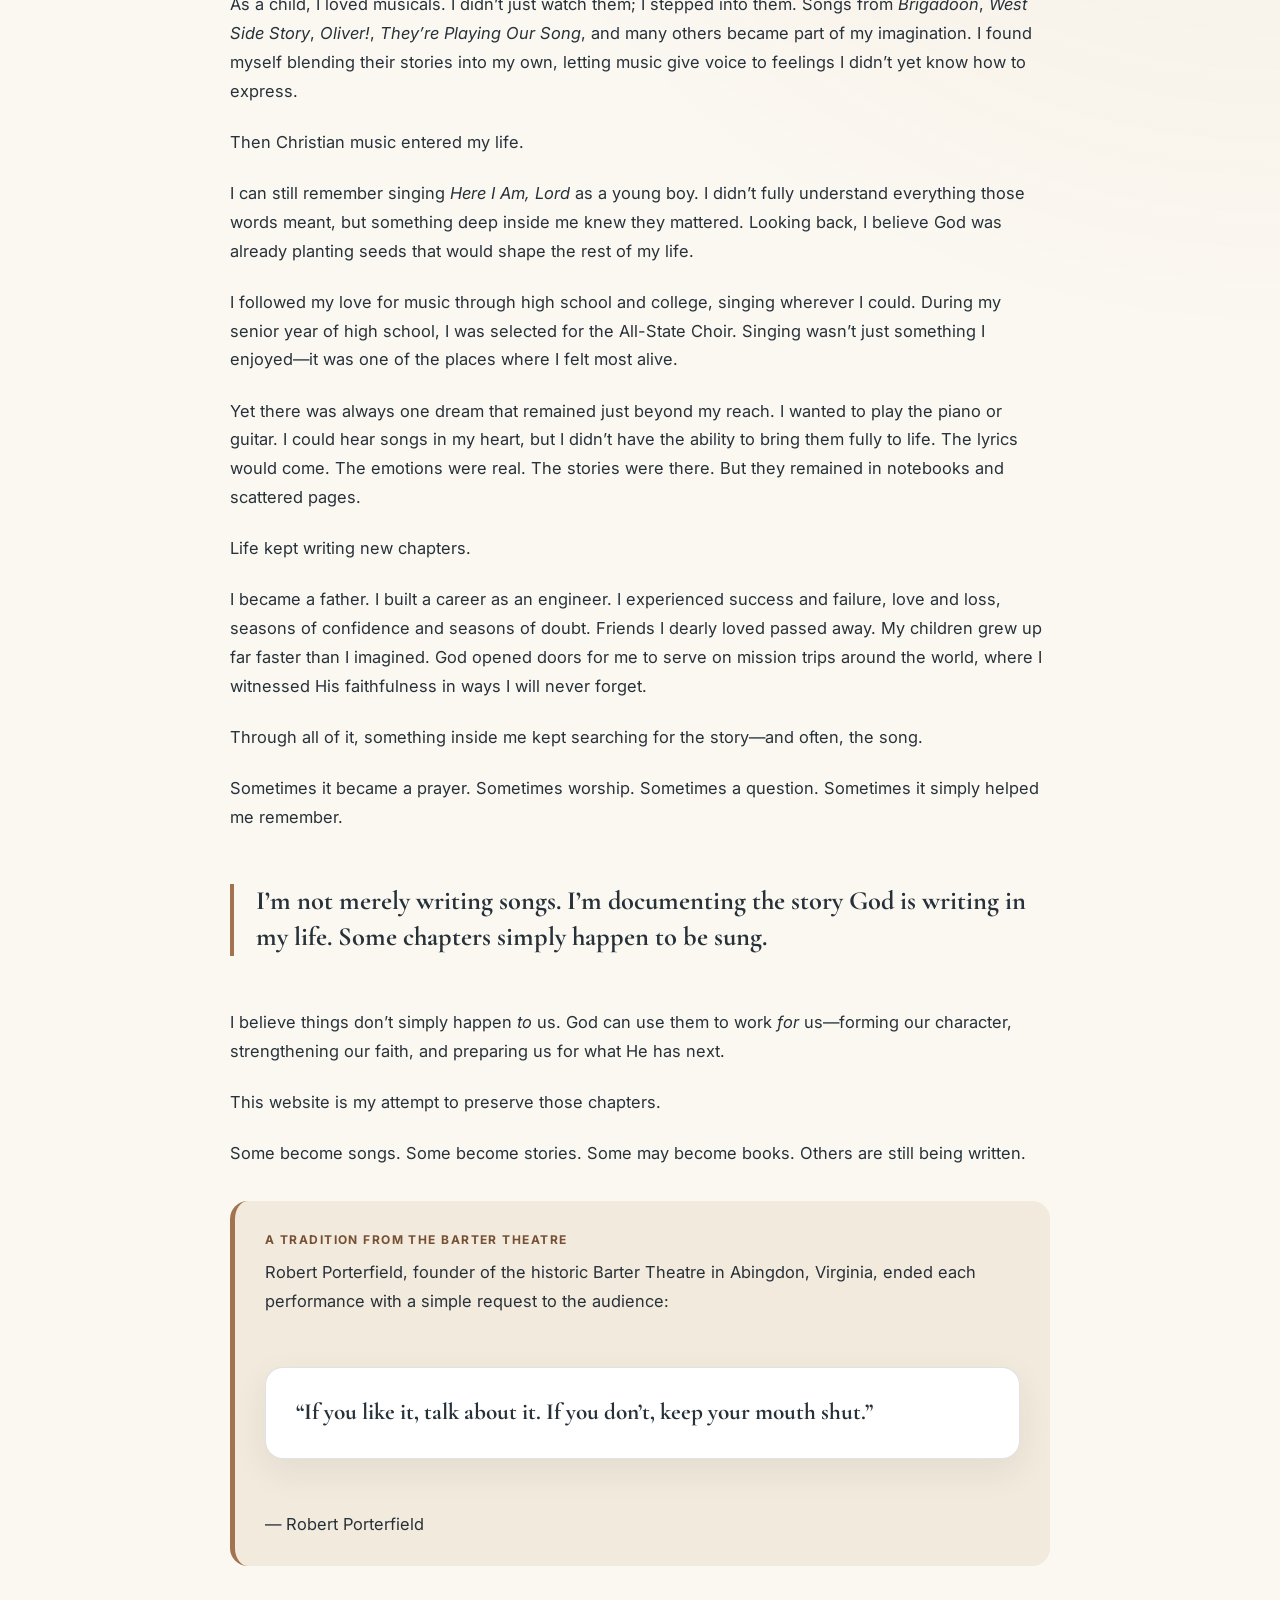
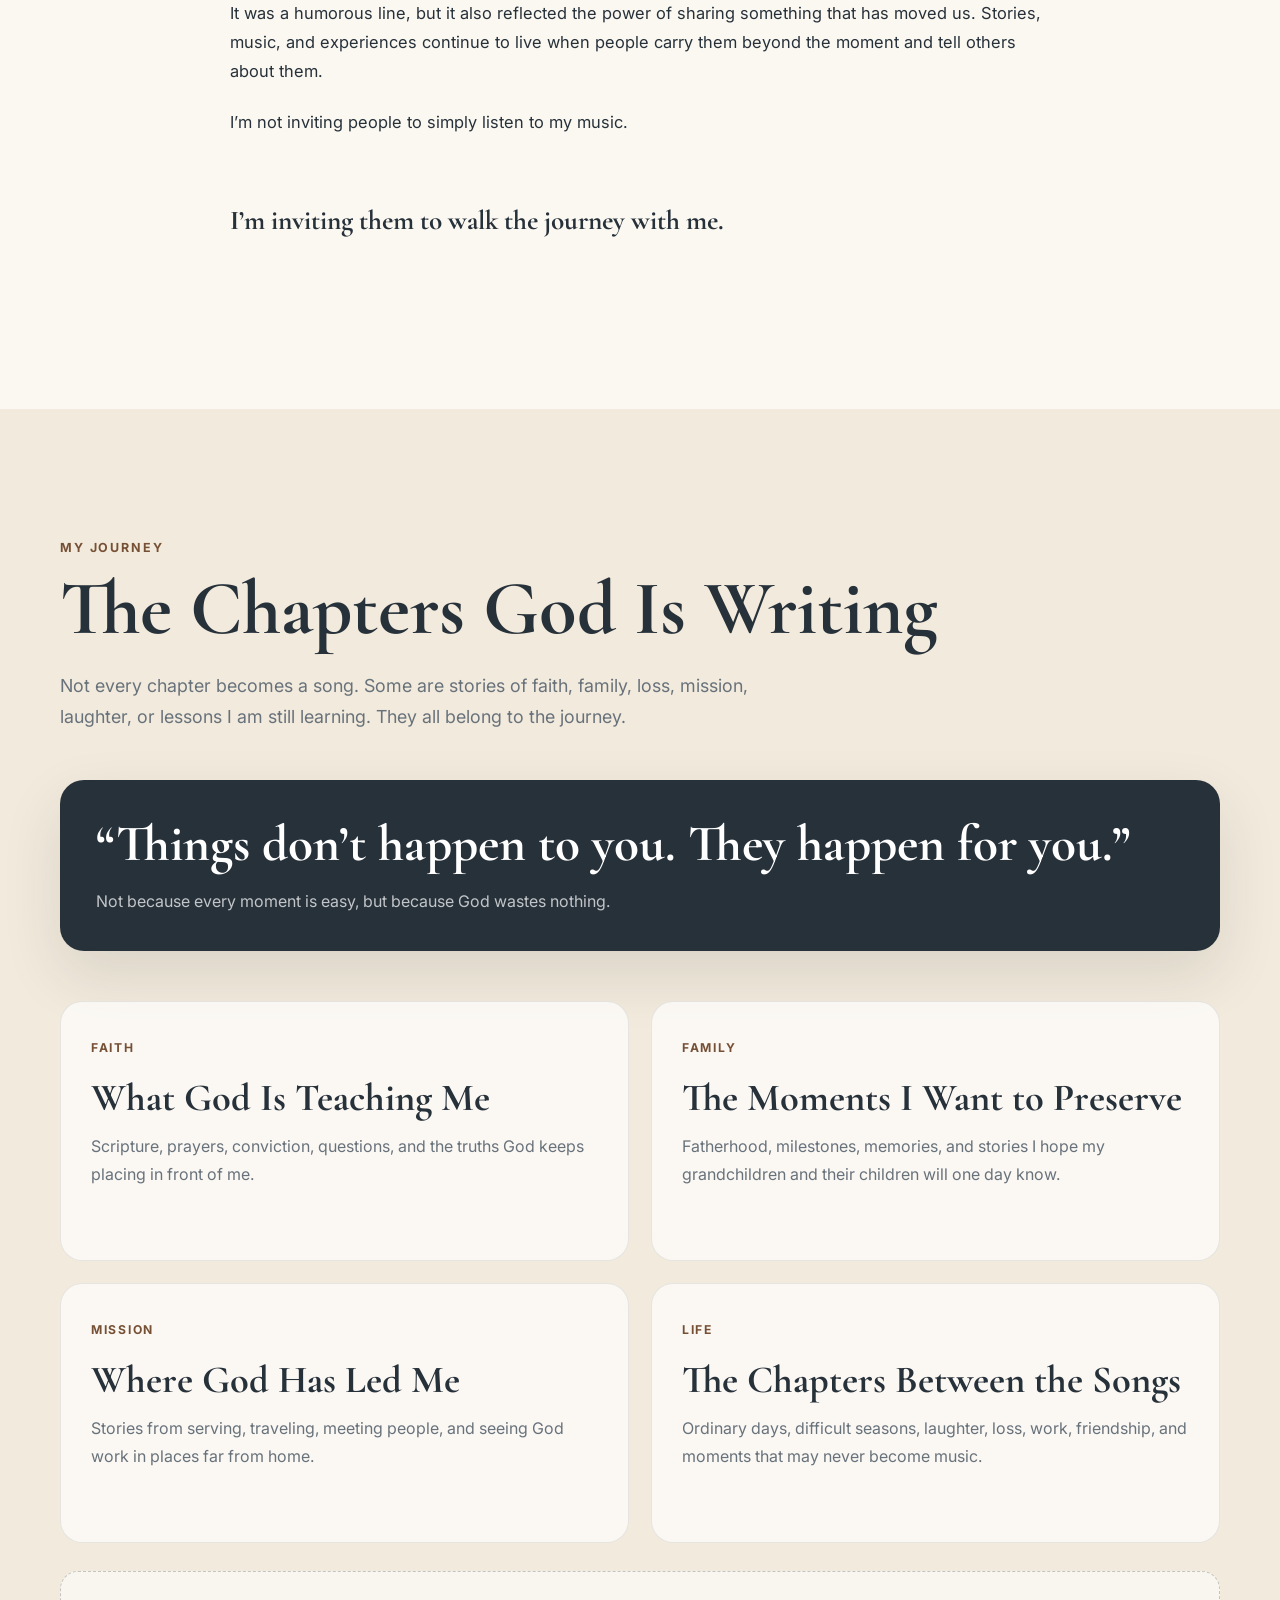
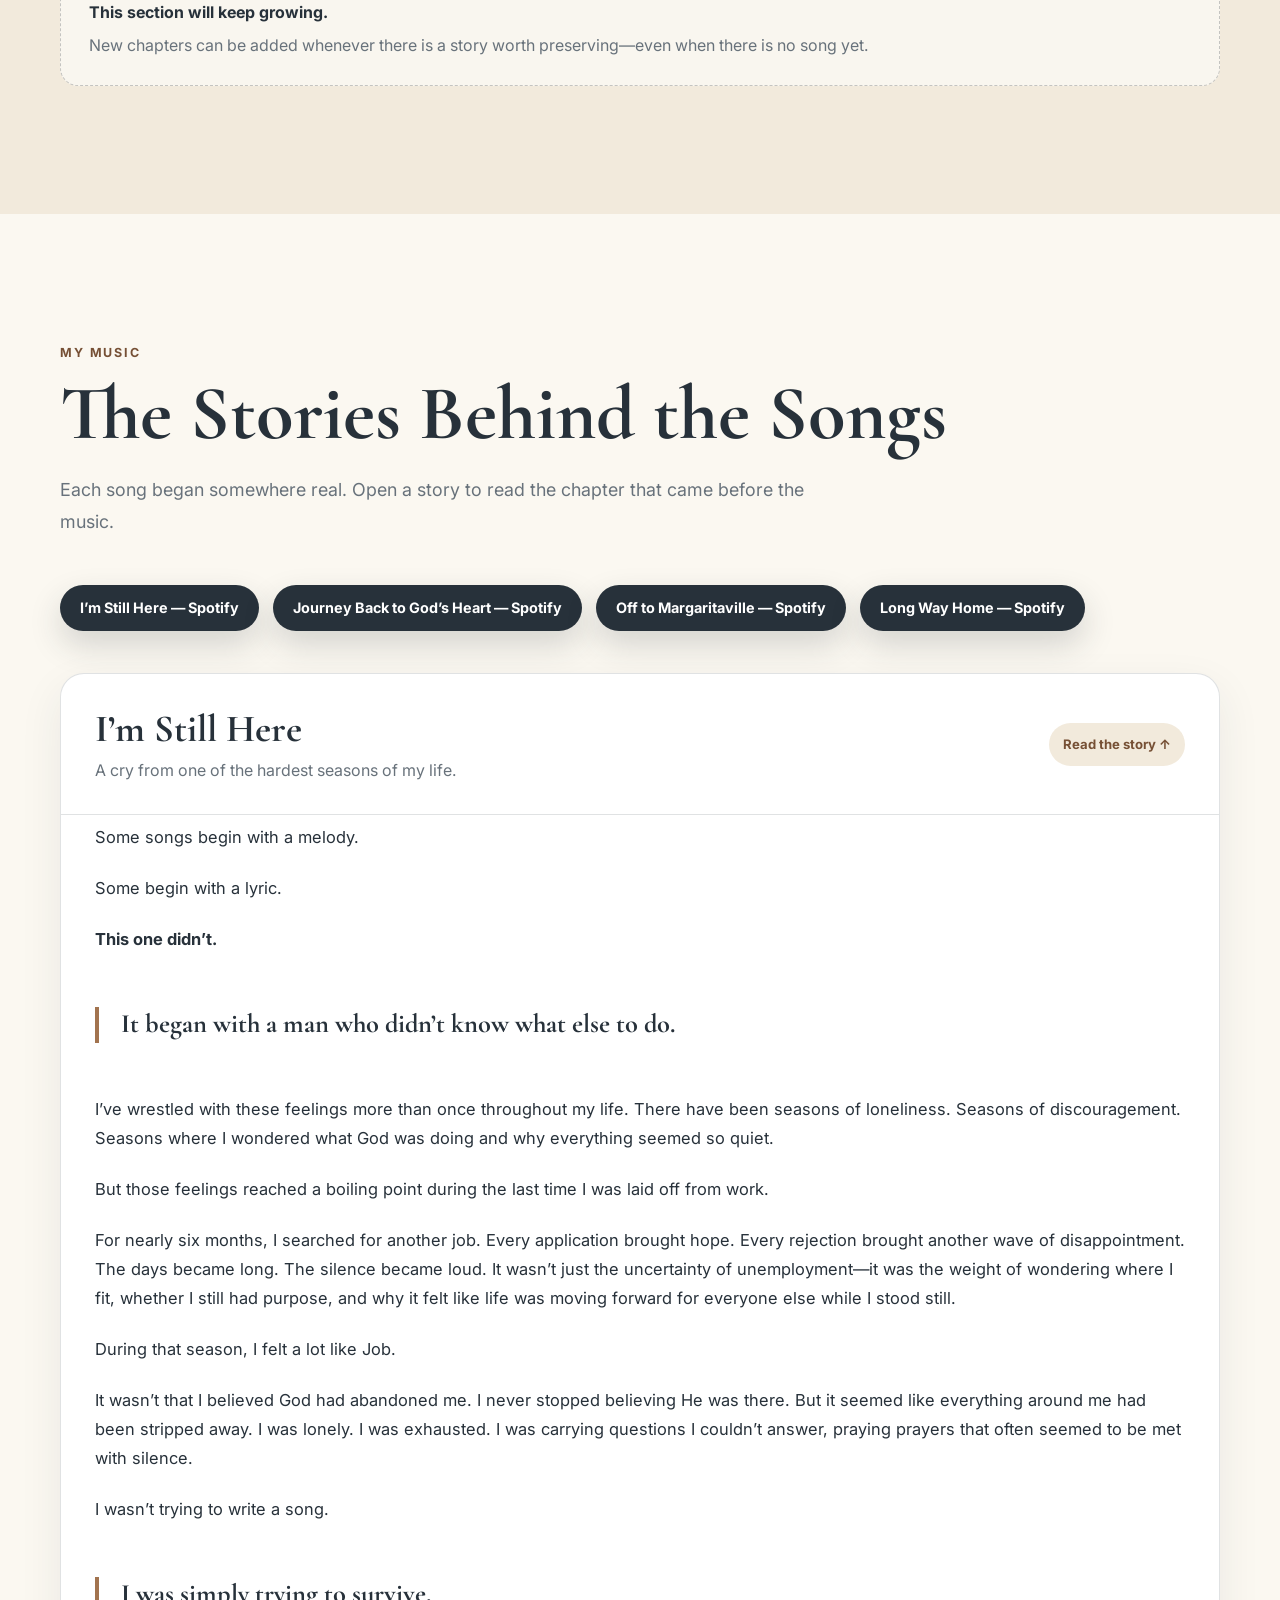
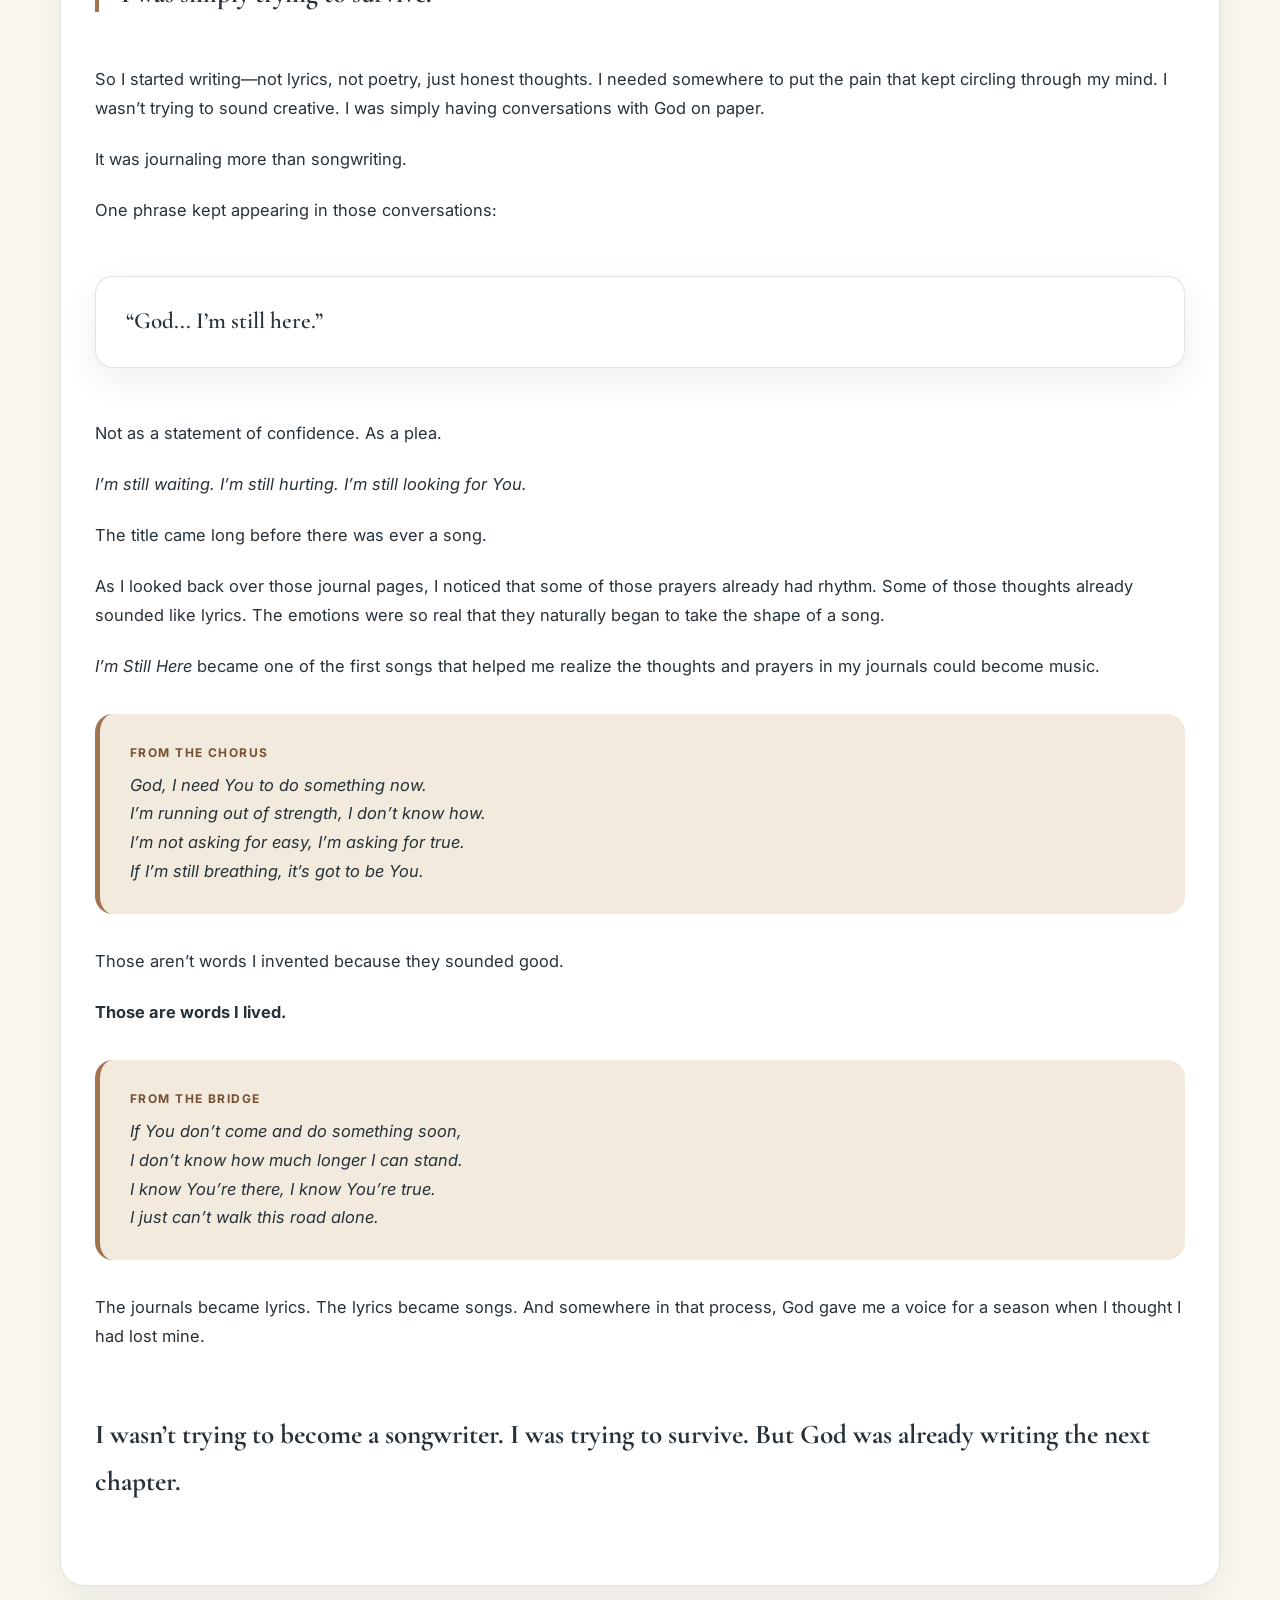
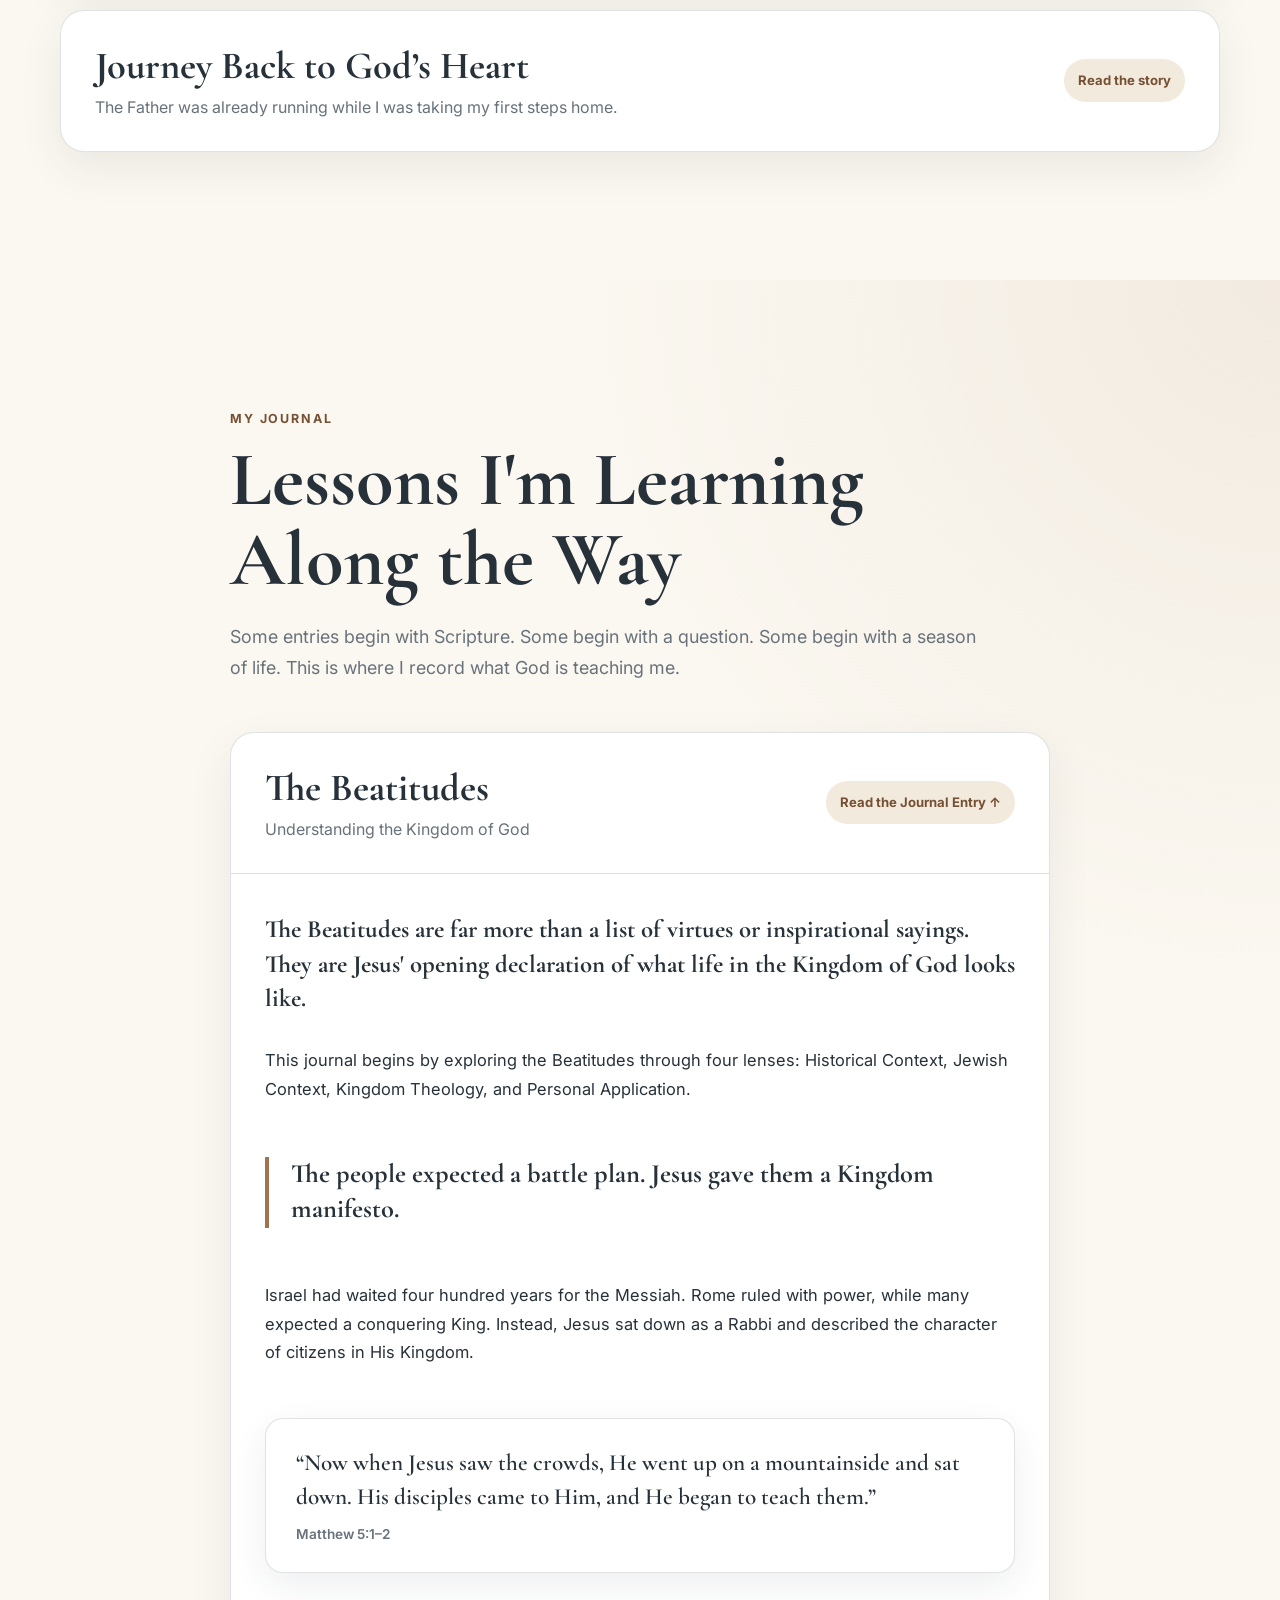
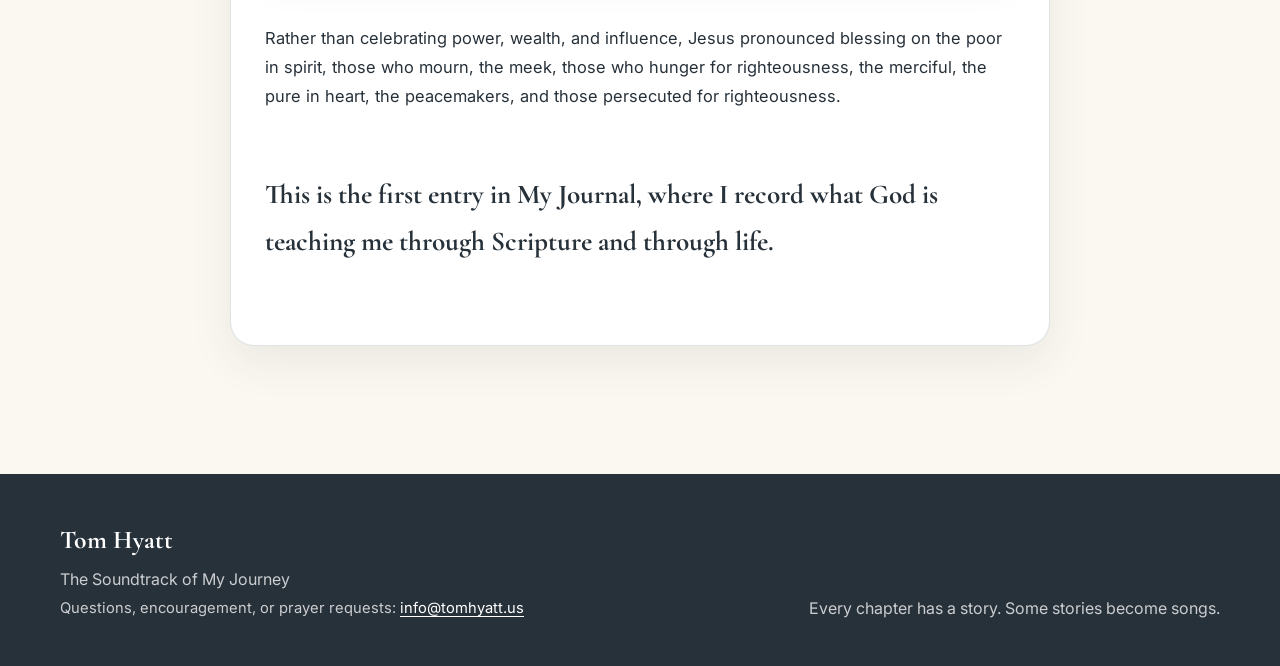
==== commit 0c8ebba3: "Add files via upload With Spotify links" ====
--- a/index.html
+++ b/index.html
@@ -21,7 +21,13 @@
       <button class="menu-toggle" aria-label="Toggle navigation" aria-expanded="false">☰</button>
 
       <nav class="site-nav" aria-label="Primary navigation">
-        <a href="#story">My Story</a>
+        <div class="nav-dropdown">
+          <a class="nav-dropdown-toggle" href="#story" aria-haspopup="true">My Story</a>
+          <div class="nav-dropdown-menu">
+            <a href="#story">My Story</a>
+            <a href="testimony.html">My Testimony</a>
+          </div>
+        </div>
         <a href="#journey">My Journey</a>
         <a href="#music">My Music</a>
         <a href="#journal">My Journal</a>
@@ -152,6 +158,13 @@
         <p class="section-intro">
           Each song began somewhere real. Open a story to read the chapter that came before the music.
         </p>
+
+        <div class="spotify-links" aria-label="Listen to released songs on Spotify">
+          <a class="button spotify-button" href="https://open.spotify.com/track/6keptRvYR3bHYsEmNeejyD?si=3a59537093ed4718" target="_blank" rel="noopener noreferrer">I’m Still Here — Spotify</a>
+          <a class="button spotify-button" href="https://open.spotify.com/track/1YPYYB9Ji9ANumqPHgwSAh?si=43a26eb337e040ae" target="_blank" rel="noopener noreferrer">Journey Back to God’s Heart — Spotify</a>
+          <a class="button spotify-button" href="https://open.spotify.com/track/7ma5rZ9hNQ8YbK8QbTq6q7?si=2a27dcd2f01445cb" target="_blank" rel="noopener noreferrer">Off to Margaritaville — Spotify</a>
+          <a class="button spotify-button" href="https://open.spotify.com/track/6bPL8EoEWK1jgsMBRJ1wSE?si=8ce2a893e9a34241" target="_blank" rel="noopener noreferrer">Long Way Home — Spotify</a>
+        </div>
 
         <div class="song-list">
           <details class="song-story" open>
@@ -358,6 +371,7 @@
       <div>
         <strong>Tom Hyatt</strong>
         <p>The Soundtrack of My Journey</p>
+        <p class="footer-contact">Questions, encouragement, or prayer requests: <a href="mailto:info@tomhyatt.us">info@tomhyatt.us</a></p>
       </div>
       <p>Every chapter has a story. Some stories become songs.</p>
     </div>
--- a/styles.css
+++ b/styles.css
@@ -90,6 +90,50 @@
 
 .site-nav a:hover { color: var(--warm-dark); }
 
+.nav-dropdown {
+  position: relative;
+  display: flex;
+  align-items: center;
+}
+
+.nav-dropdown-menu {
+  display: none;
+  position: absolute;
+  top: calc(100% + 14px);
+  left: -18px;
+  min-width: 180px;
+  padding: 10px;
+  background: var(--paper);
+  border: 1px solid var(--line);
+  border-radius: 14px;
+  box-shadow: 0 16px 40px rgba(39,49,58,0.12);
+}
+
+.nav-dropdown-menu::before {
+  content: "";
+  position: absolute;
+  top: -15px;
+  left: 0;
+  right: 0;
+  height: 15px;
+}
+
+.nav-dropdown-menu a {
+  display: block;
+  padding: 10px 12px;
+  border-radius: 9px;
+  white-space: nowrap;
+}
+
+.nav-dropdown-menu a:hover {
+  background: var(--cream);
+}
+
+.nav-dropdown:hover .nav-dropdown-menu,
+.nav-dropdown:focus-within .nav-dropdown-menu {
+  display: block;
+}
+
 .menu-toggle {
   display: none;
   border: 0;
@@ -310,6 +354,19 @@
   color: var(--muted);
 }
 
+.spotify-links {
+  display: flex;
+  flex-wrap: wrap;
+  gap: 14px;
+  margin-top: 30px;
+}
+
+.spotify-button {
+  min-height: 46px;
+  padding-inline: 20px;
+  font-size: 0.9rem;
+}
+
 .song-list {
   display: grid;
   gap: 24px;
@@ -419,6 +476,20 @@
 
 .footer-content p {
   margin: 3px 0 0;
+}
+
+.footer-contact {
+  font-size: 0.92rem;
+}
+
+.footer-contact a {
+  color: var(--white);
+  text-decoration: underline;
+  text-underline-offset: 3px;
+}
+
+.footer-contact a:hover {
+  color: var(--warm-light);
 }
 
 @media (max-width: 800px) {
@@ -443,6 +514,35 @@
     padding: 12px 0;
   }
 
+  .nav-dropdown {
+    display: block;
+  }
+
+  .nav-dropdown-toggle {
+    display: block;
+  }
+
+  .nav-dropdown-menu {
+    display: block;
+    position: static;
+    min-width: 0;
+    margin-left: 16px;
+    padding: 0;
+    background: transparent;
+    border: 0;
+    border-radius: 0;
+    box-shadow: none;
+  }
+
+  .nav-dropdown-menu::before {
+    display: none;
+  }
+
+  .nav-dropdown-menu a {
+    padding: 9px 0;
+    color: var(--muted);
+  }
+
   .journey-grid {
     grid-template-columns: 1fr;
   }
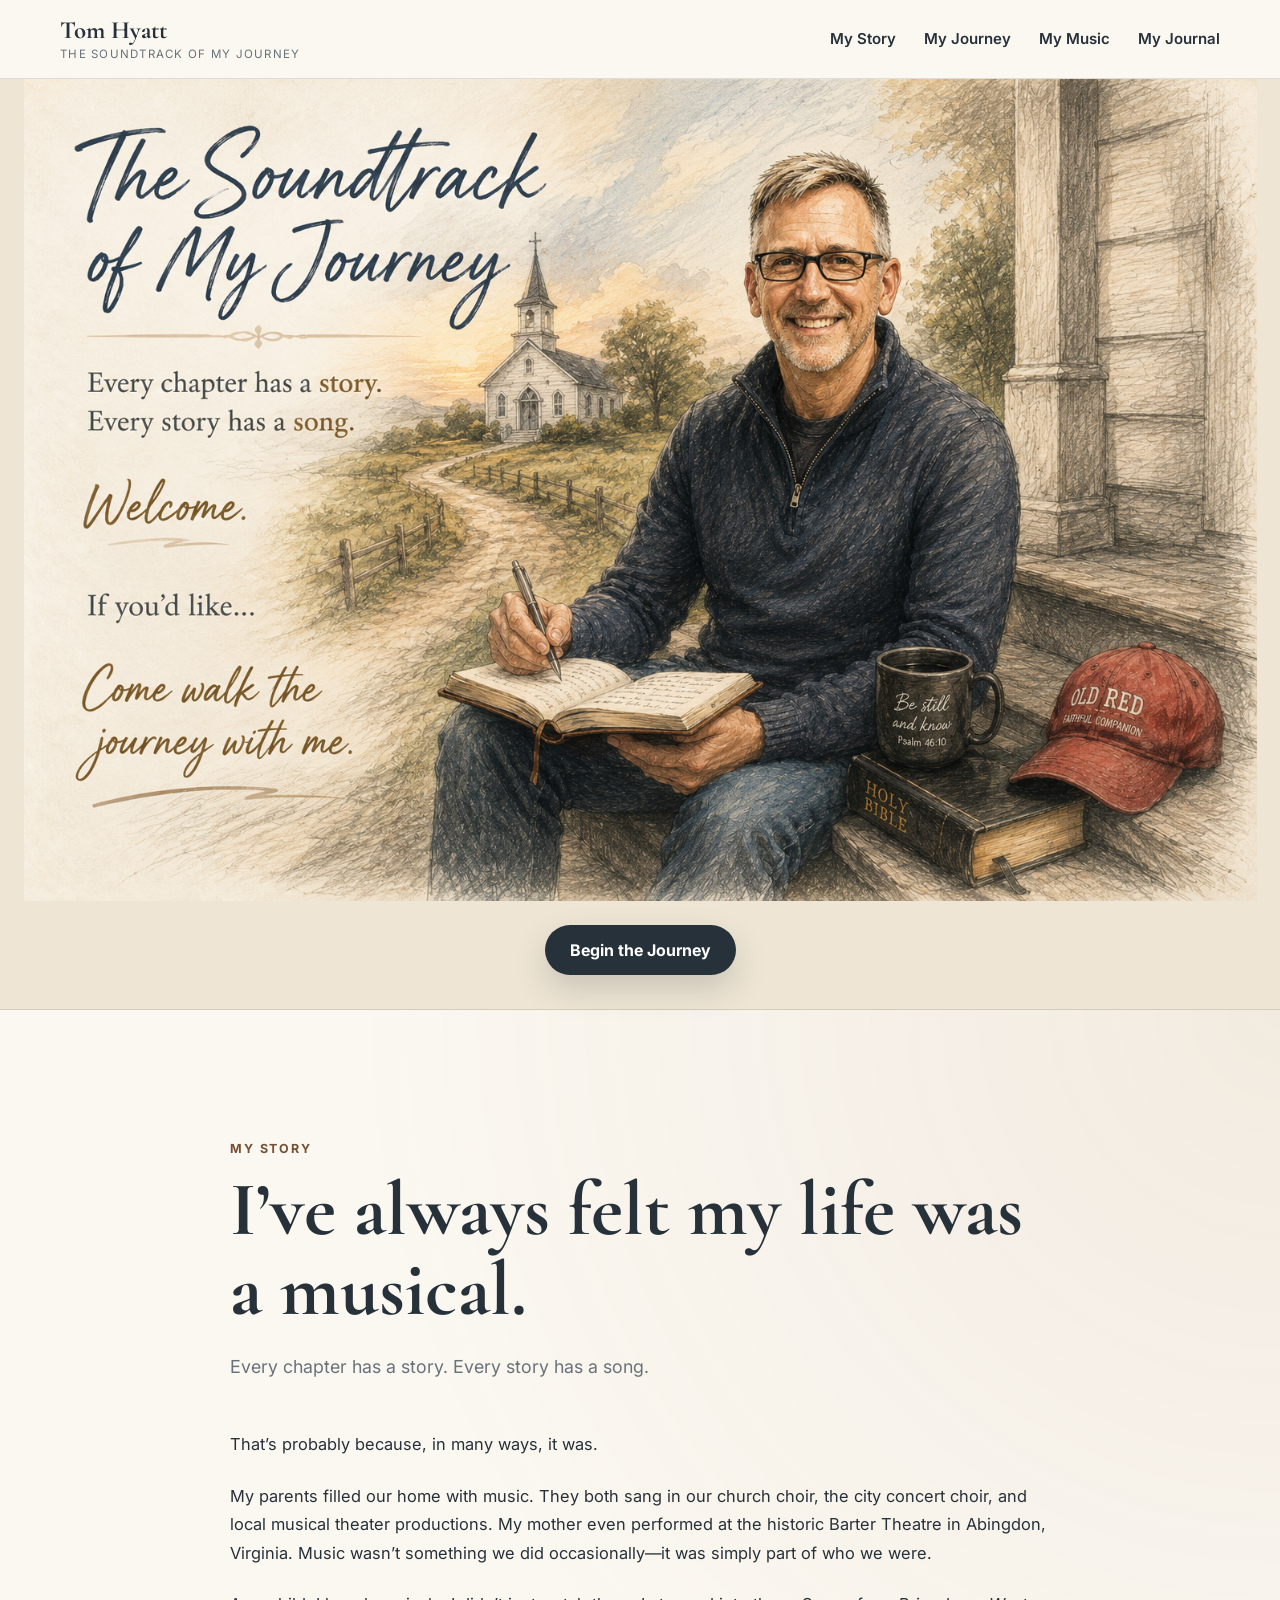
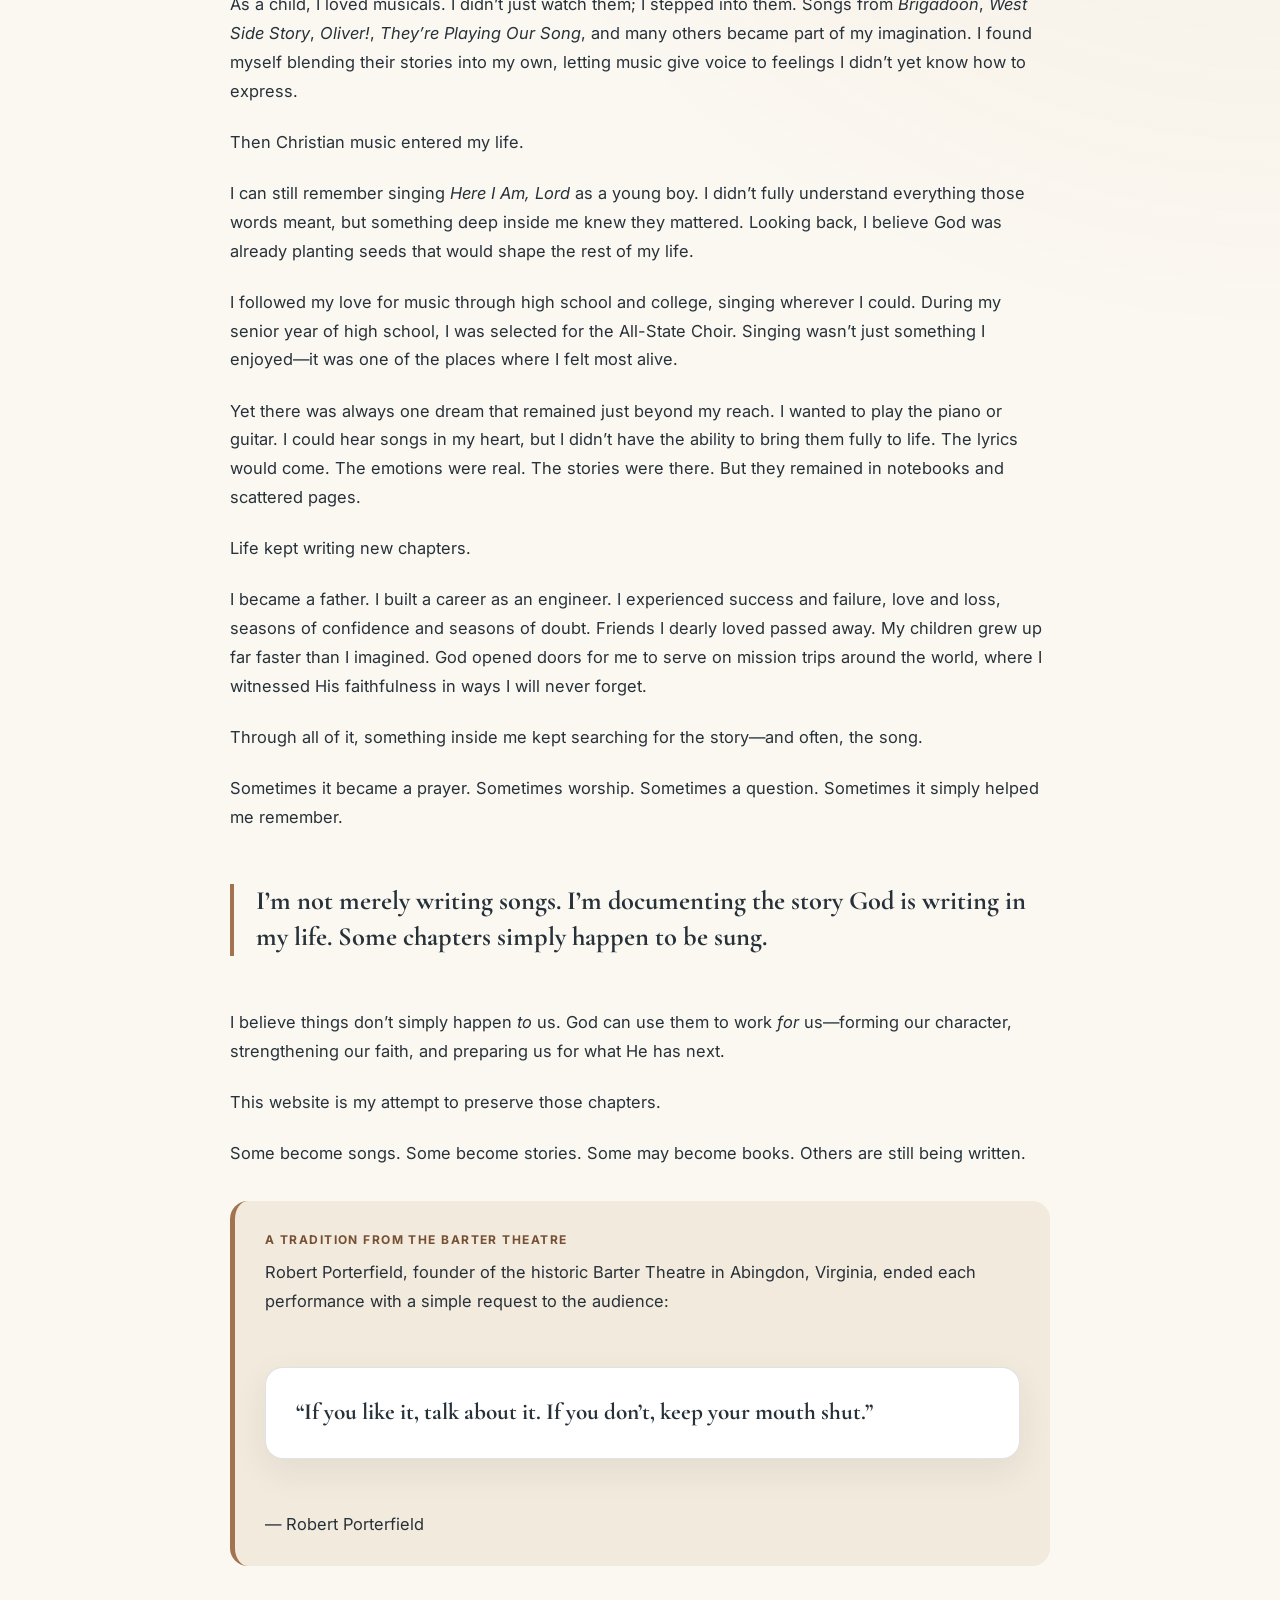
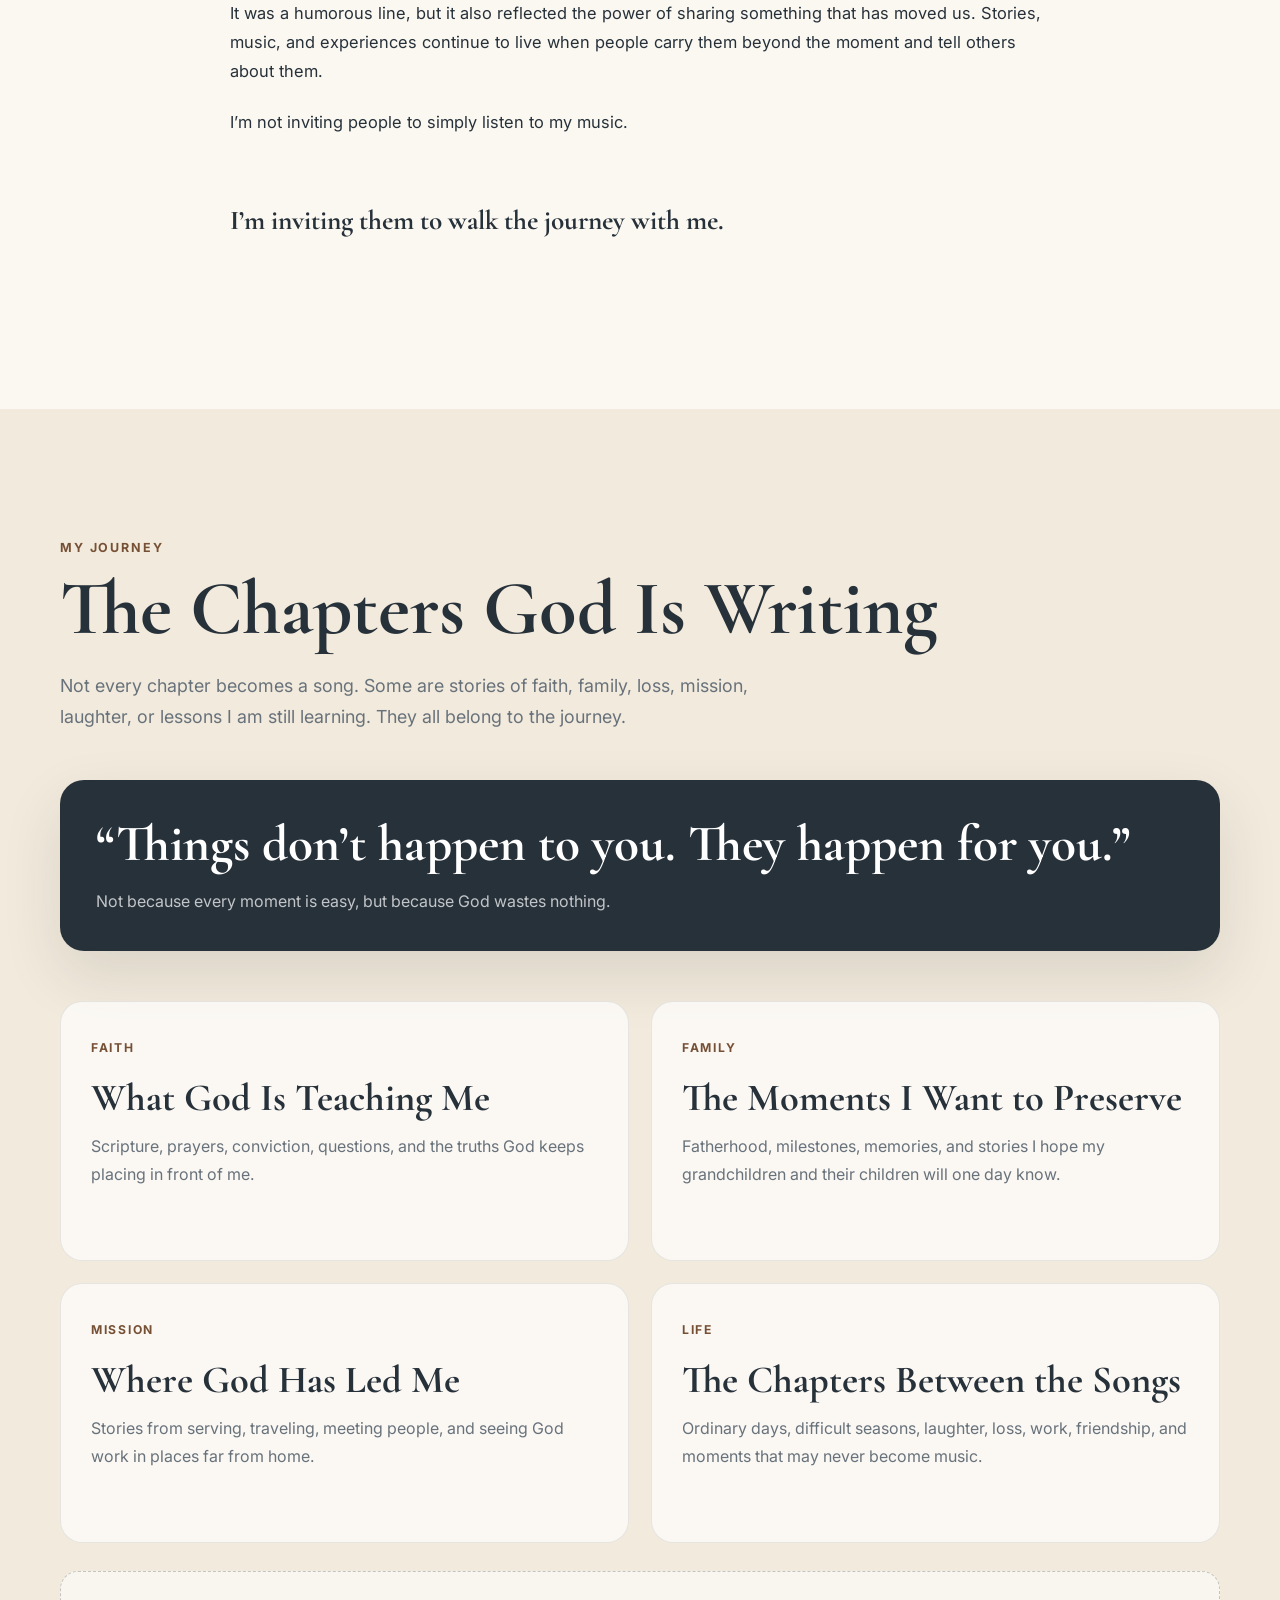
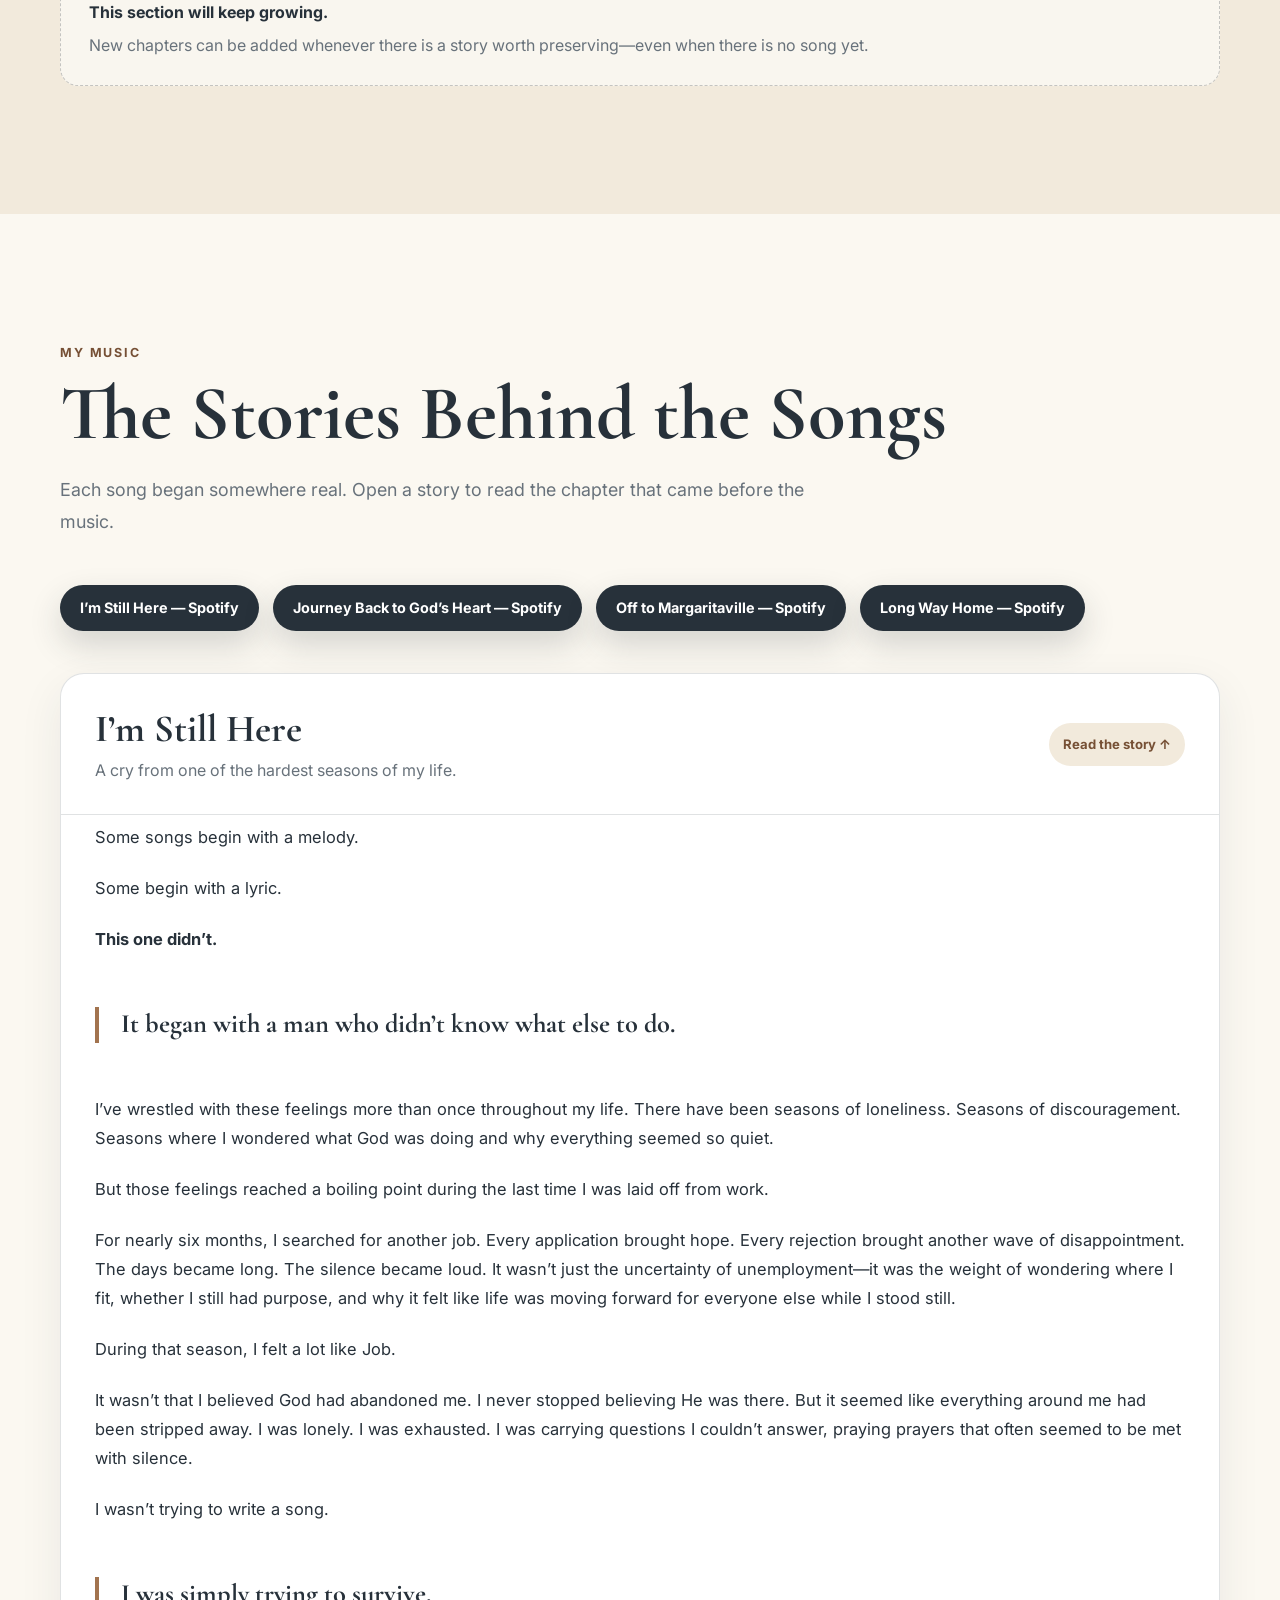
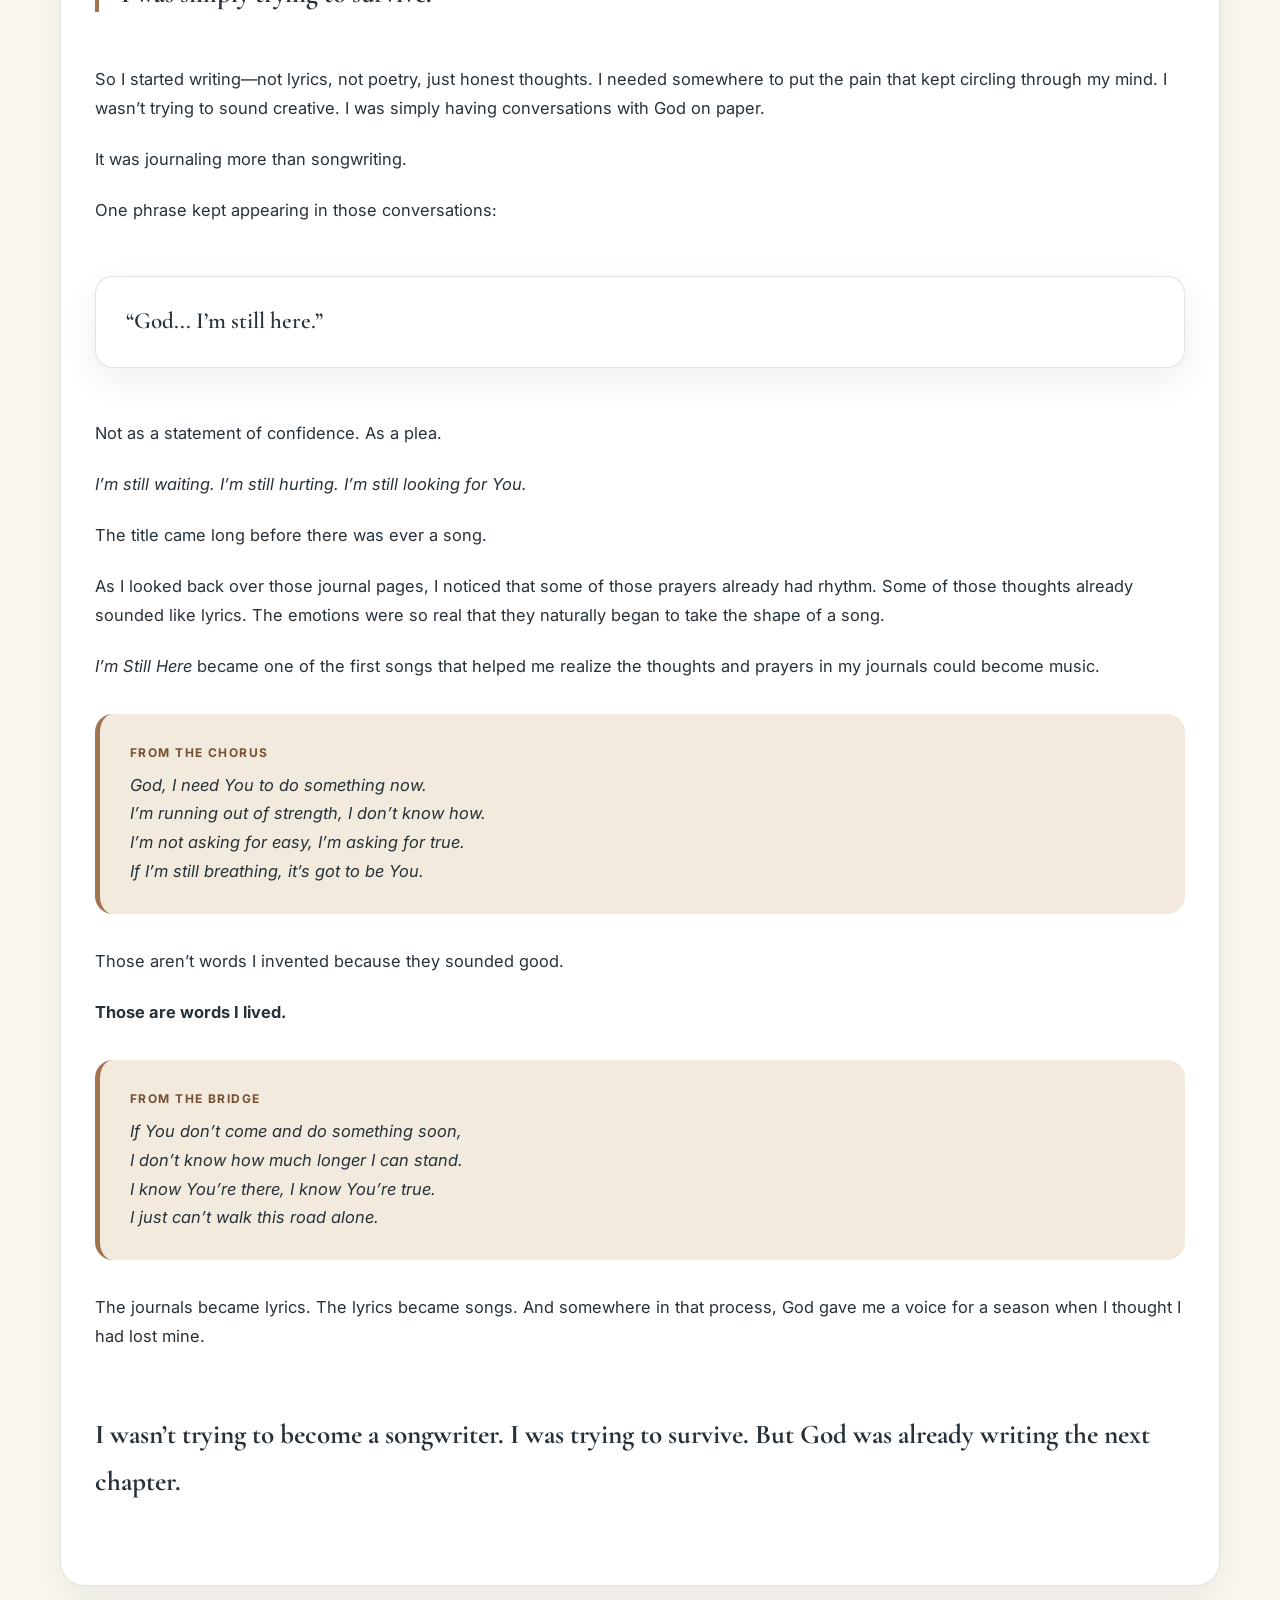
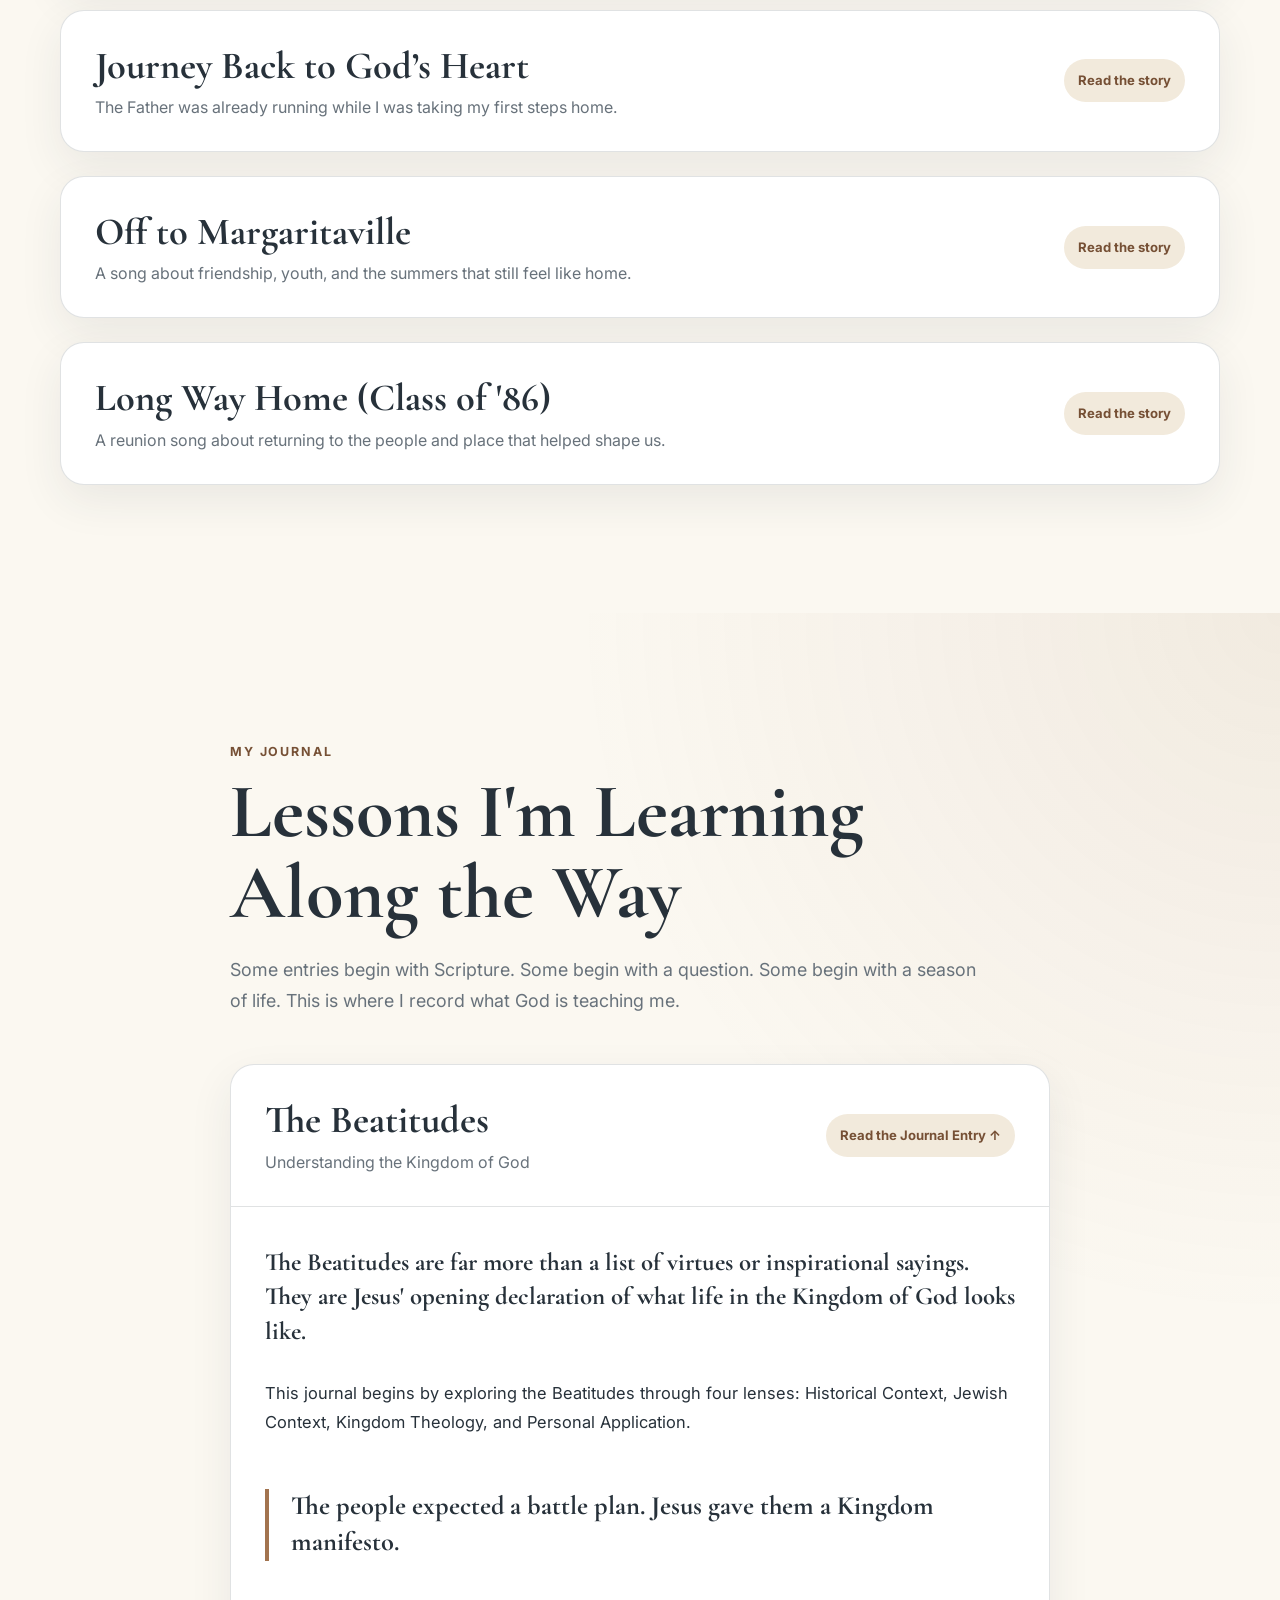
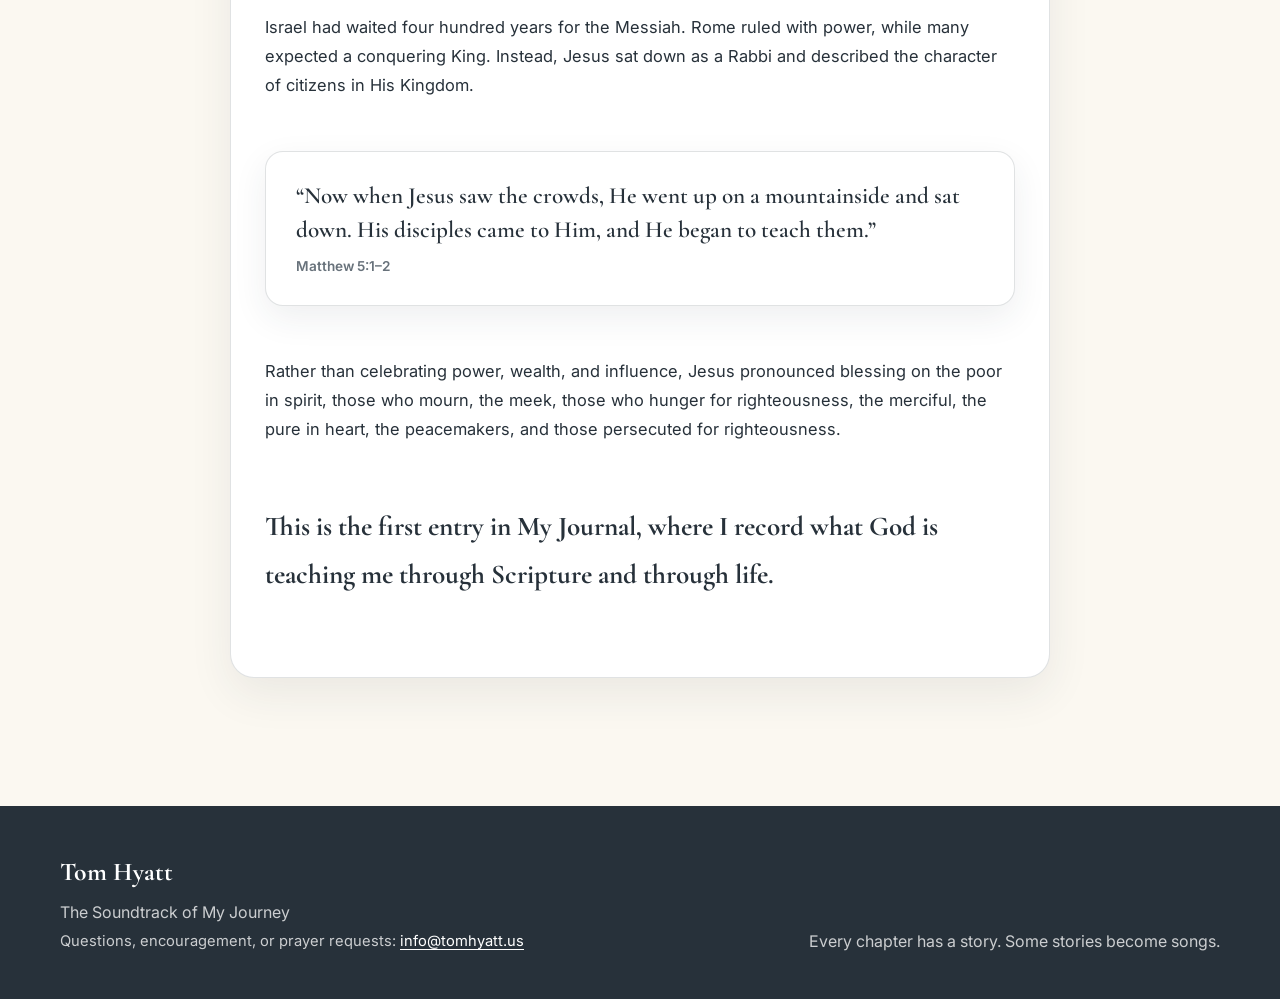
==== commit 5a577a84: "Add files via upload" ====
--- a/index.html
+++ b/index.html
@@ -361,6 +361,263 @@
               <p class="final-line">And every time we turn toward Him, we discover He has been running toward us all along.</p>
             </div>
           </details>
+
+          <details class="song-story">
+            <summary>
+              <div>
+                <h3>Off to Margaritaville</h3>
+                <p>A song about friendship, youth, and the summers that still feel like home.</p>
+              </div>
+              <span class="summary-action">Read the story</span>
+            </summary>
+
+            <div class="song-content story-text">
+              <h3>The Story Behind Off to Margaritaville</h3>
+
+              <p class="opening-quote">"Some songs take you to a place. The best ones take you back to a season of life."</p>
+
+              <p>Growing up, my closest friends were a group we simply called The Horsemen.</p>
+
+              <p>We weren't a club.</p>
+
+              <p>We were just a bunch of friends who loved being together and never needed much of an excuse to hit the road.</p>
+
+              <p>Somewhere along the way, we all discovered Jimmy Buffett.</p>
+
+              <p>Not just a song here and there.</p>
+
+              <p>Every time he released a new album, one of us bought it... and before long, we all had it.</p>
+
+              <p>His music became the soundtrack of our summers.</p>
+
+              <p>Back then I drove a black 1983 Chevy S-10 Blazer.</p>
+
+              <p>If that Blazer could talk, it could tell stories that none of us should.</p>
+
+              <p>The windows were almost always down.</p>
+
+              <p>Buffett was almost always playing.</p>
+
+              <p>And we were almost always headed somewhere.</p>
+
+              <p>Sometimes it was the lake.</p>
+
+              <p>Sometimes it was a concert.</p>
+
+              <p>Sometimes we'd point the Blazer toward Hilton Head Island with no agenda other than enjoying another summer day together.</p>
+
+              <p>We weren't looking for luxury.</p>
+
+              <p>We already had everything we needed.</p>
+
+              <p>Good friends.</p>
+
+              <p>Cold drinks.</p>
+
+              <p>Warm sunshine.</p>
+
+              <p>And music that somehow made every day feel like a vacation.</p>
+
+              <p>Looking back, I realize Jimmy Buffett wasn't just writing songs.</p>
+
+              <p>He was giving people permission to slow down.</p>
+
+              <p>To laugh a little more.</p>
+
+              <p>To take the long way home.</p>
+
+              <p>To enjoy the people sitting beside you before life scattered everyone in different directions.</p>
+
+              <p>Eventually, adulthood arrived.</p>
+
+              <p>Careers.</p>
+
+              <p>Marriage.</p>
+
+              <p>Kids.</p>
+
+              <p>Mortgages.</p>
+
+              <p>Responsibilities.</p>
+
+              <p>The Blazer is gone.</p>
+
+              <p>The summers don't seem nearly as long.</p>
+
+              <p>And getting everyone together takes months of planning instead of one phone call.</p>
+
+              <p>But every time I hear those steel drums...</p>
+
+              <p>Every time an old Buffett song starts playing...</p>
+
+              <p>I'm right back there.</p>
+
+              <p>The windows are down.</p>
+
+              <p>The salt air is blowing.</p>
+
+              <p>The Horsemen are laughing.</p>
+
+              <p>The black S-10 Blazer is headed toward the lake... or maybe Hilton Head... with absolutely nowhere we have to be.</p>
+
+              <p>Off to Margaritaville isn't really about Jimmy Buffett.</p>
+
+              <p>It's about friendship.</p>
+
+              <p>It's about youth.</p>
+
+              <p>It's about those rare seasons of life when time seemed endless, laughter came easily, and every weekend held another adventure.</p>
+
+              <p>Most of us eventually leave those summers behind.</p>
+
+              <p>But every once in a while...</p>
+
+              <p>A song carries us right back.</p>
+
+              <p>And for three or four minutes...</p>
+
+              <p>We're eighteen again.</p>
+
+              <p class="final-line">Off to Margaritaville.</p>
+            </div>
+          </details>
+
+          <details class="song-story">
+            <summary>
+              <div>
+                <h3>Long Way Home (Class of '86)</h3>
+                <p>A reunion song about returning to the people and place that helped shape us.</p>
+              </div>
+              <span class="summary-action">Read the story</span>
+            </summary>
+
+            <div class="song-content story-text">
+              <h3>The Story Behind Long Way Home (Class of '86)</h3>
+
+              <p class="opening-quote">"Sometimes you don't realize how much a place shaped you until you're asked to help everyone return to it."</p>
+
+              <p>When our 40-year high school reunion started approaching, Matt Thiel shnookered me into helping organize it. Looking back, I'm glad he did.</p>
+
+              <p>At first, it was mostly logistics.</p>
+
+              <p>Being an engineer, my mind immediately went into project mode.</p>
+
+              <p>I started building databases to help track down classmates.</p>
+
+              <p>Creating graphics.</p>
+
+              <p>Planning events.</p>
+
+              <p>Answering messages.</p>
+
+              <p>Trying to make sure everyone would feel welcome.</p>
+
+              <p>Trying to make sure no one was forgotten.</p>
+
+              <p>But somewhere in the middle of all those spreadsheets, lists, and plans... something unexpected happened.</p>
+
+              <p>I found myself remembering.</p>
+
+              <p>Not just the football games or the classrooms...</p>
+
+              <p>...but the people.</p>
+
+              <p>The Friday night lights.</p>
+
+              <p>The laughter in the hallways.</p>
+
+              <p>The rivalry with the Bristol, Tennessee Vikings just across the state line.</p>
+
+              <p>The orange and black that somehow still felt like home after all these years.</p>
+
+              <p>Looking through old photographs, memories came flooding back. Every picture told a story. Some I had forgotten. Others felt like they happened yesterday. As I looked at each face, I couldn't help but wonder where life had taken them over the last forty years. We had all changed. We had all grown older. Life had left its mark on each of us in different ways. But somehow, when I looked at those pictures, I wasn't seeing who we are today. I was seeing who we were then. For just a moment, we weren't husbands and wives, moms and dads, grandparents, retirees, or professionals. We were simply the Class of '86 again.</p>
+
+              <p>Some pictures made me laugh.</p>
+
+              <p>Some made me shake my head.</p>
+
+              <p>Some reminded me just how young we all were.</p>
+
+              <p>And some reminded me that not everyone would be walking through the reunion doors this year.</p>
+
+              <p>That realization changed everything.</p>
+
+              <p>This song stopped being about organizing a reunion.</p>
+
+              <p>It became a song about coming home.</p>
+
+              <p>Forty years has a way of teaching you what really matters.</p>
+
+              <p>Some classmates stayed in Bristol.</p>
+
+              <p>Others built lives hundreds or even thousands of miles away.</p>
+
+              <p>Some found success.</p>
+
+              <p>Some endured hardships.</p>
+
+              <p>Some raised families.</p>
+
+              <p>Some carried burdens no one else ever knew.</p>
+
+              <p>Life took each of us down different roads, but we all started in the same place.</p>
+
+              <p>For a few short years, we walked the same hallways.</p>
+
+              <p>We sat in the same classrooms.</p>
+
+              <p>We cheered under the same Friday night lights.</p>
+
+              <p>We wore the same orange and black.</p>
+
+              <p>Those moments became part of who we are.</p>
+
+              <p>One of my favorite moments in writing this song came when I realized it couldn't simply celebrate those of us gathering together.</p>
+
+              <p>It also needed to honor those who wouldn't be there.</p>
+
+              <p>That's why the bridge became my favorite part of the song:</p>
+
+              <div class="lyric-card">
+                <p><em>We made it here, but not alone<br>
+                Some are gone, but none unknown<br>
+                In every laugh, in every cheer<br>
+                They're still with us, standing here.</em></p>
+              </div>
+
+              <p>Those words remind me that reunions aren't just about looking back.</p>
+
+              <p>They're about remembering everyone who helped shape our story.</p>
+
+              <p>The title, Long Way Home, isn't just about driving back to Bristol.</p>
+
+              <p>It's about finding your way back to friendships.</p>
+
+              <p>Back to memories.</p>
+
+              <p>Back to a place that helped shape who you became.</p>
+
+              <p>For one weekend, we're reminded that beneath the careers, marriages, children, successes, disappointments, and forty years of life...</p>
+
+              <p>...we're still those kids walking the halls of Virginia High School.</p>
+
+              <p>We'll laugh like no time has passed.</p>
+
+              <p>We'll remember those who should be standing beside us.</p>
+
+              <p>We'll celebrate the lives we've lived.</p>
+
+              <p>And for just a little while...</p>
+
+              <p>We're the Class of '86 again.</p>
+
+              <p>Bearcats... back again.</p>
+
+              <p>No matter where life has taken us, a part of us will always belong to those Friday nights, those lifelong friendships, and that little corner of Bristol we simply called home.</p>
+
+              <p class="final-line">Because some journeys take you around the world... only to remind you where your story began.</p>
+            </div>
+          </details>
         </div>
       </div>
     </section>
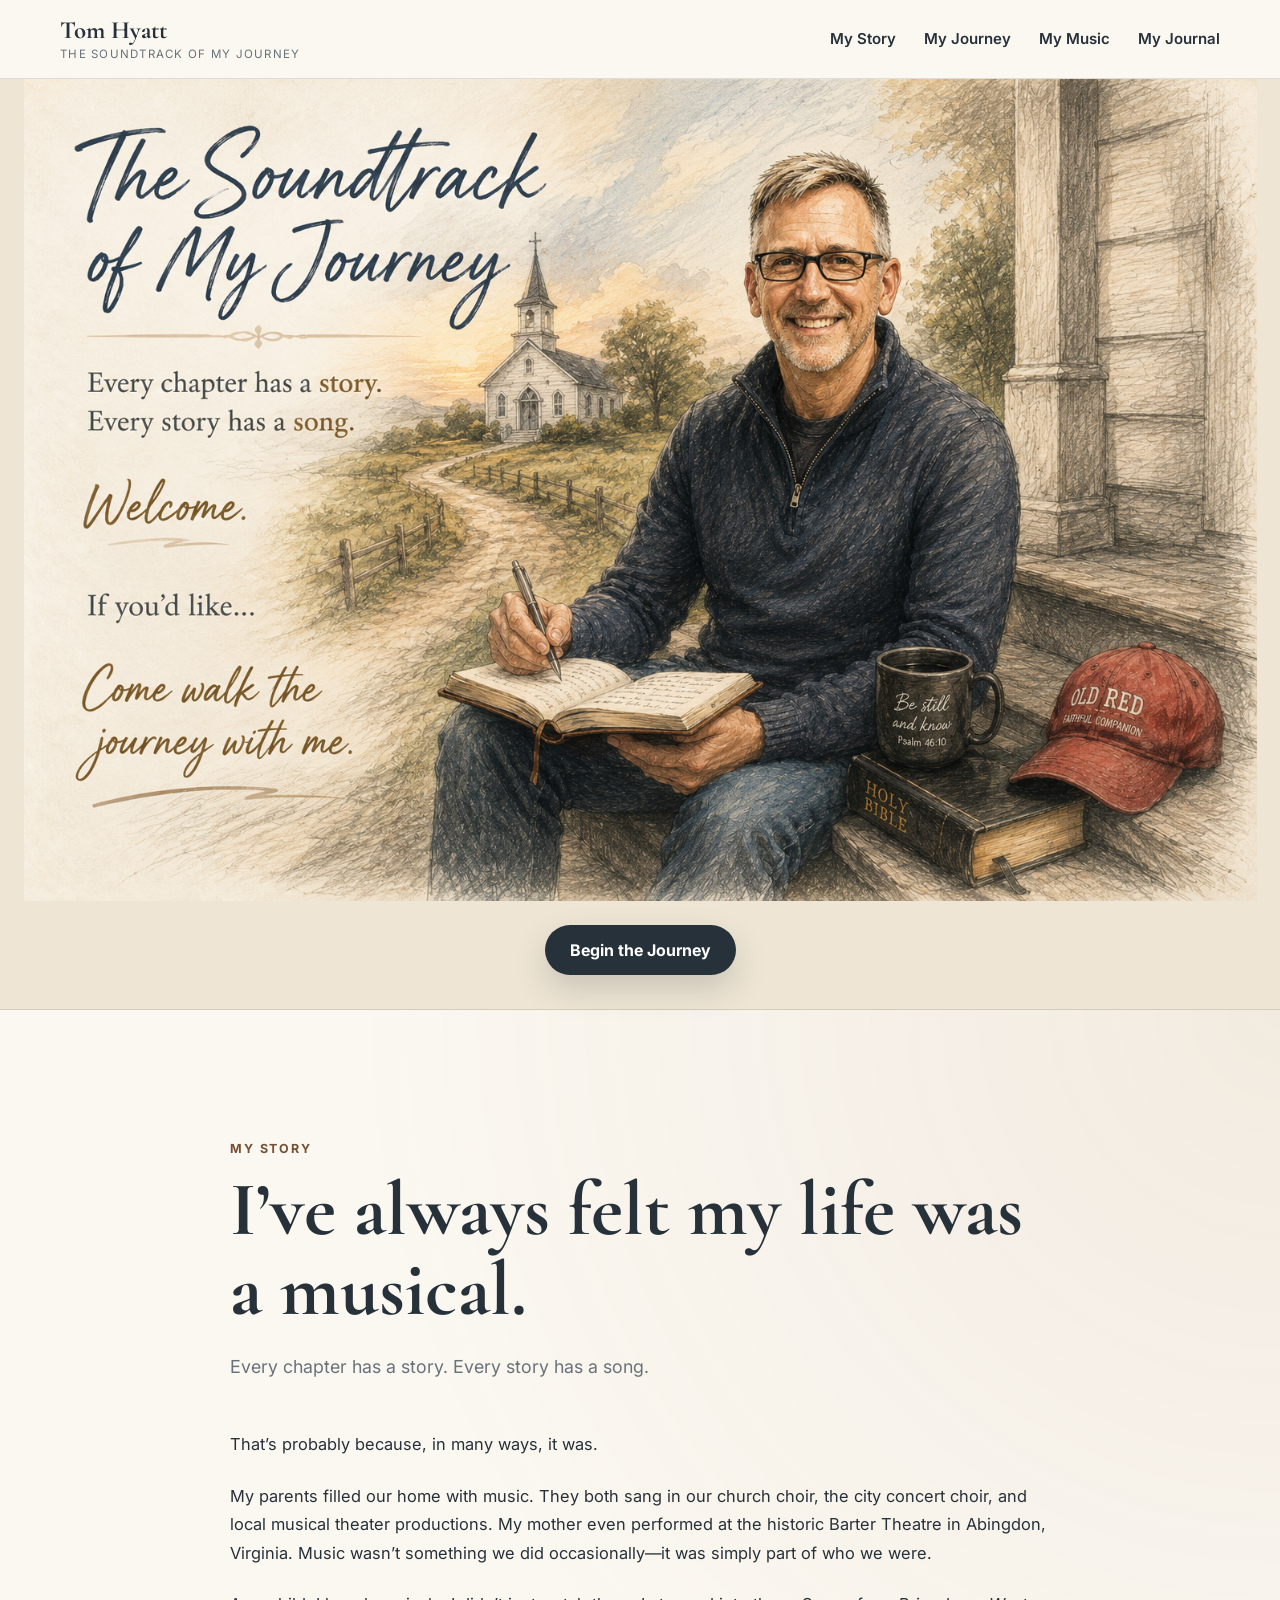
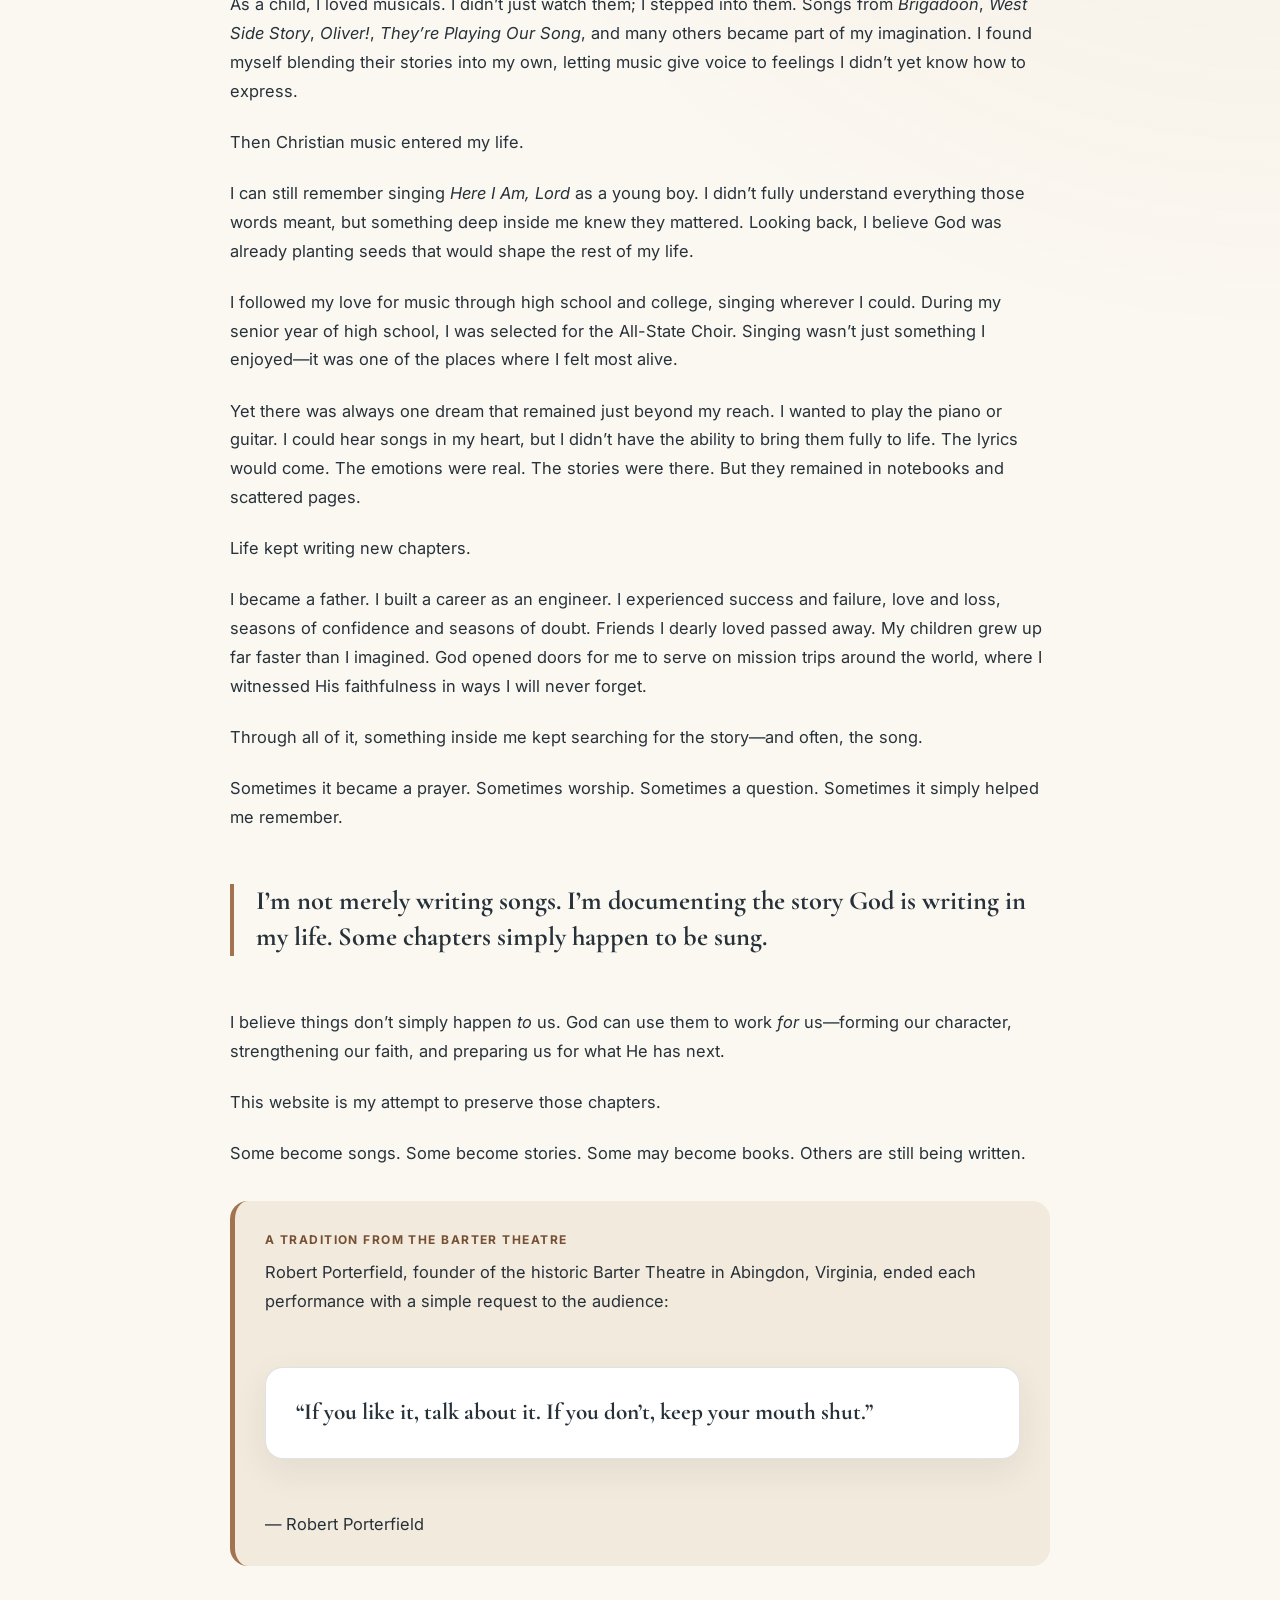
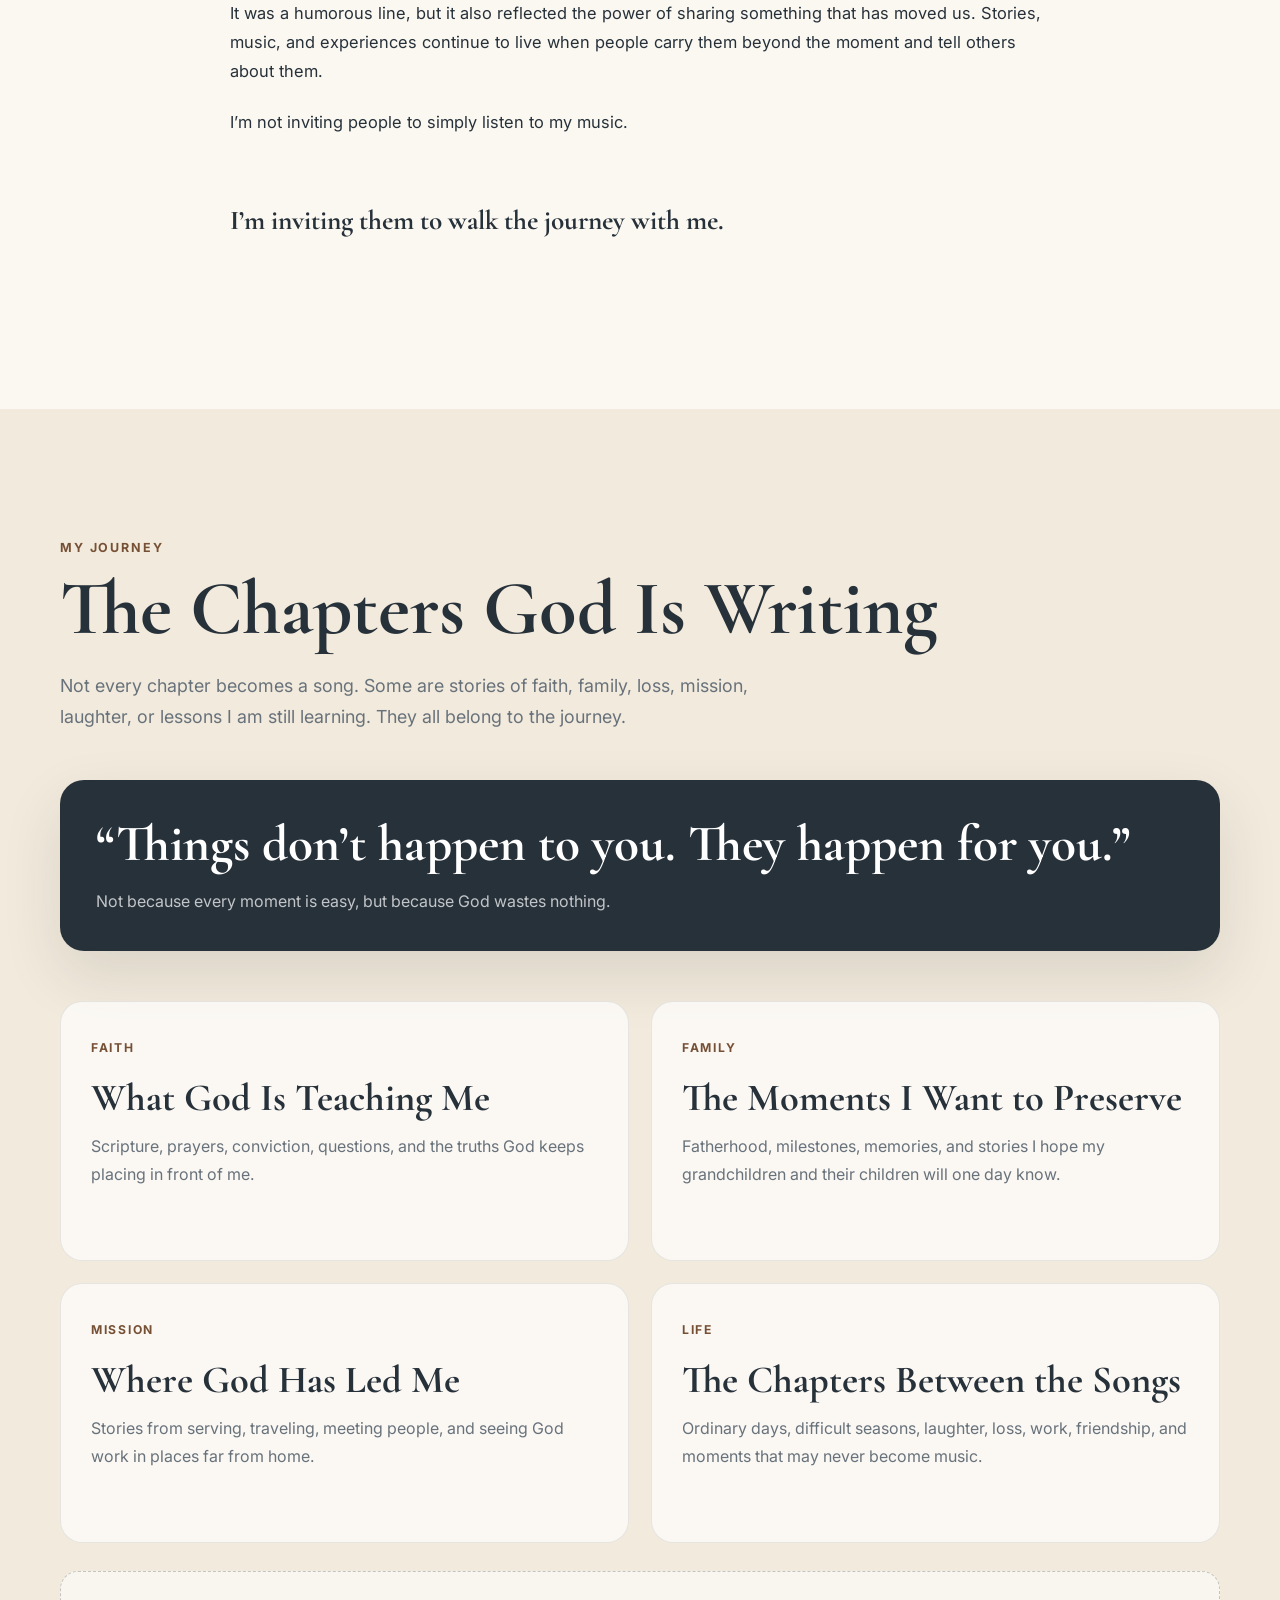
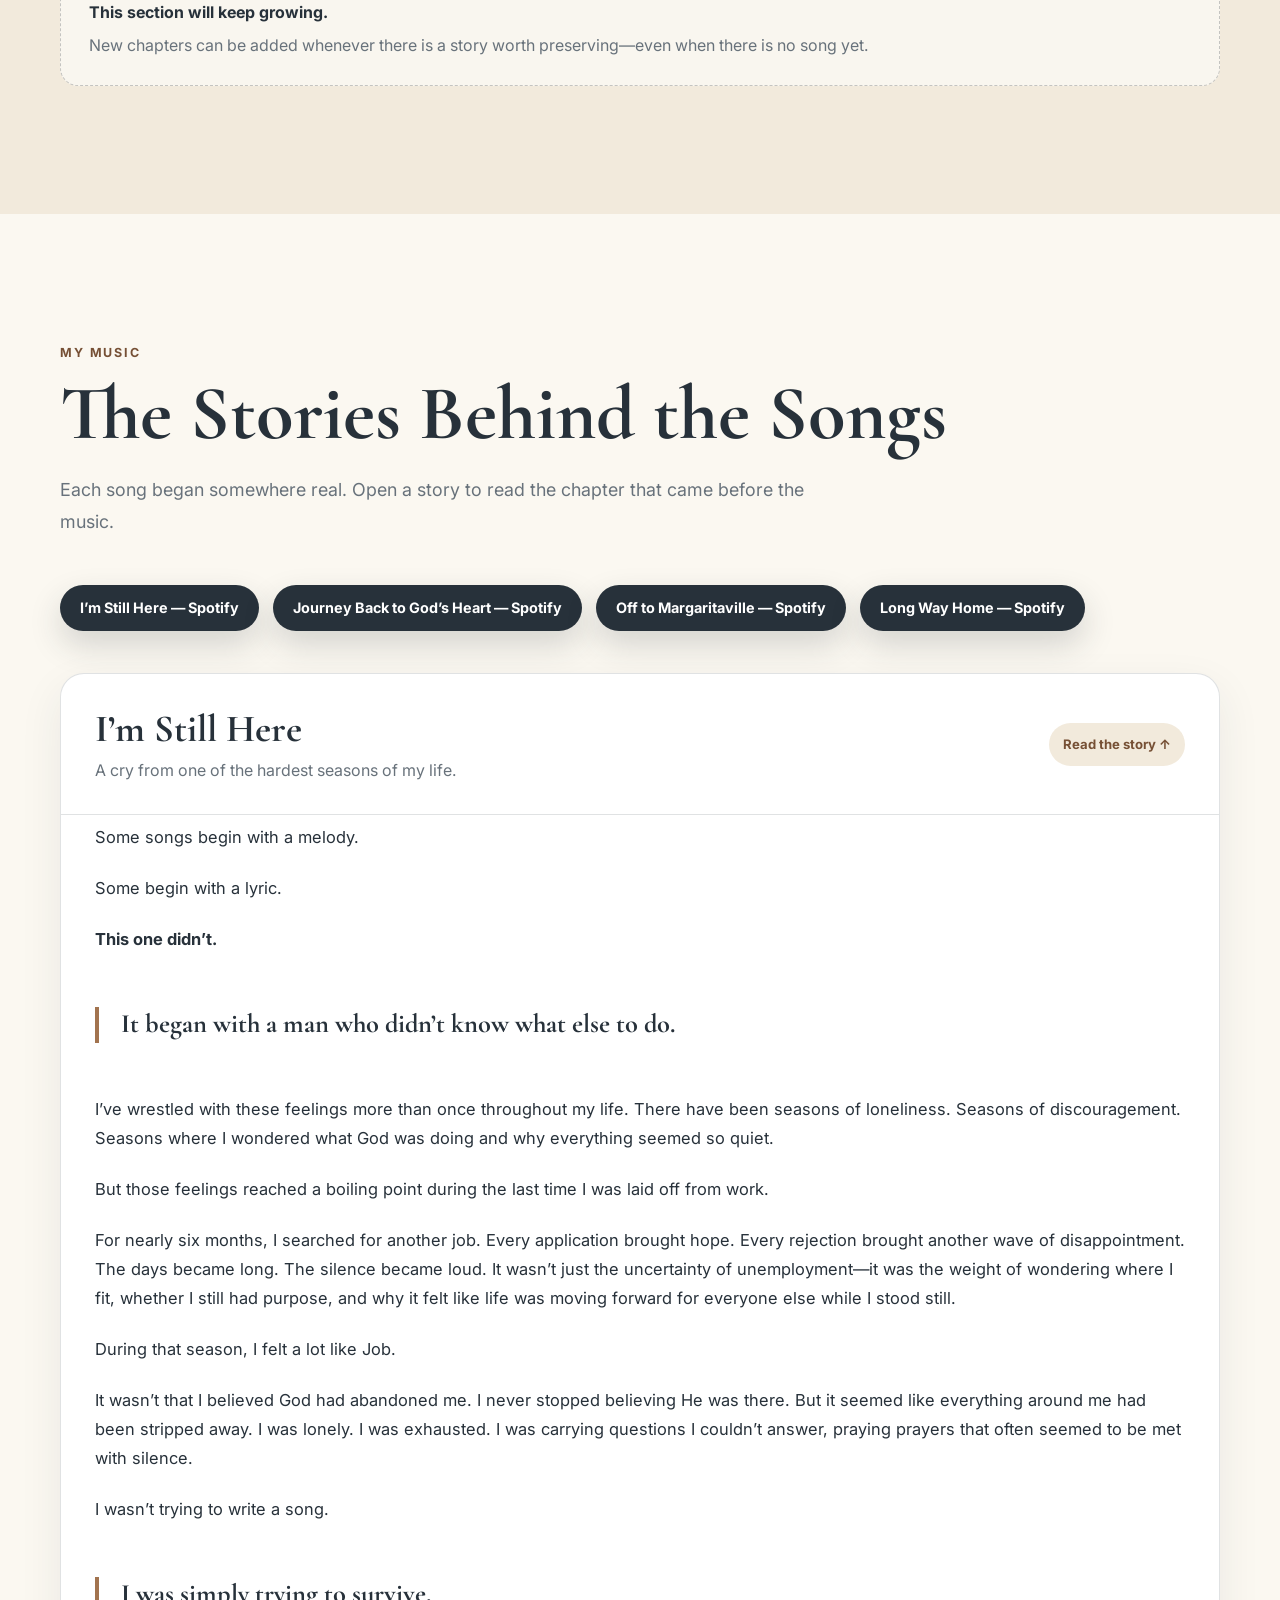
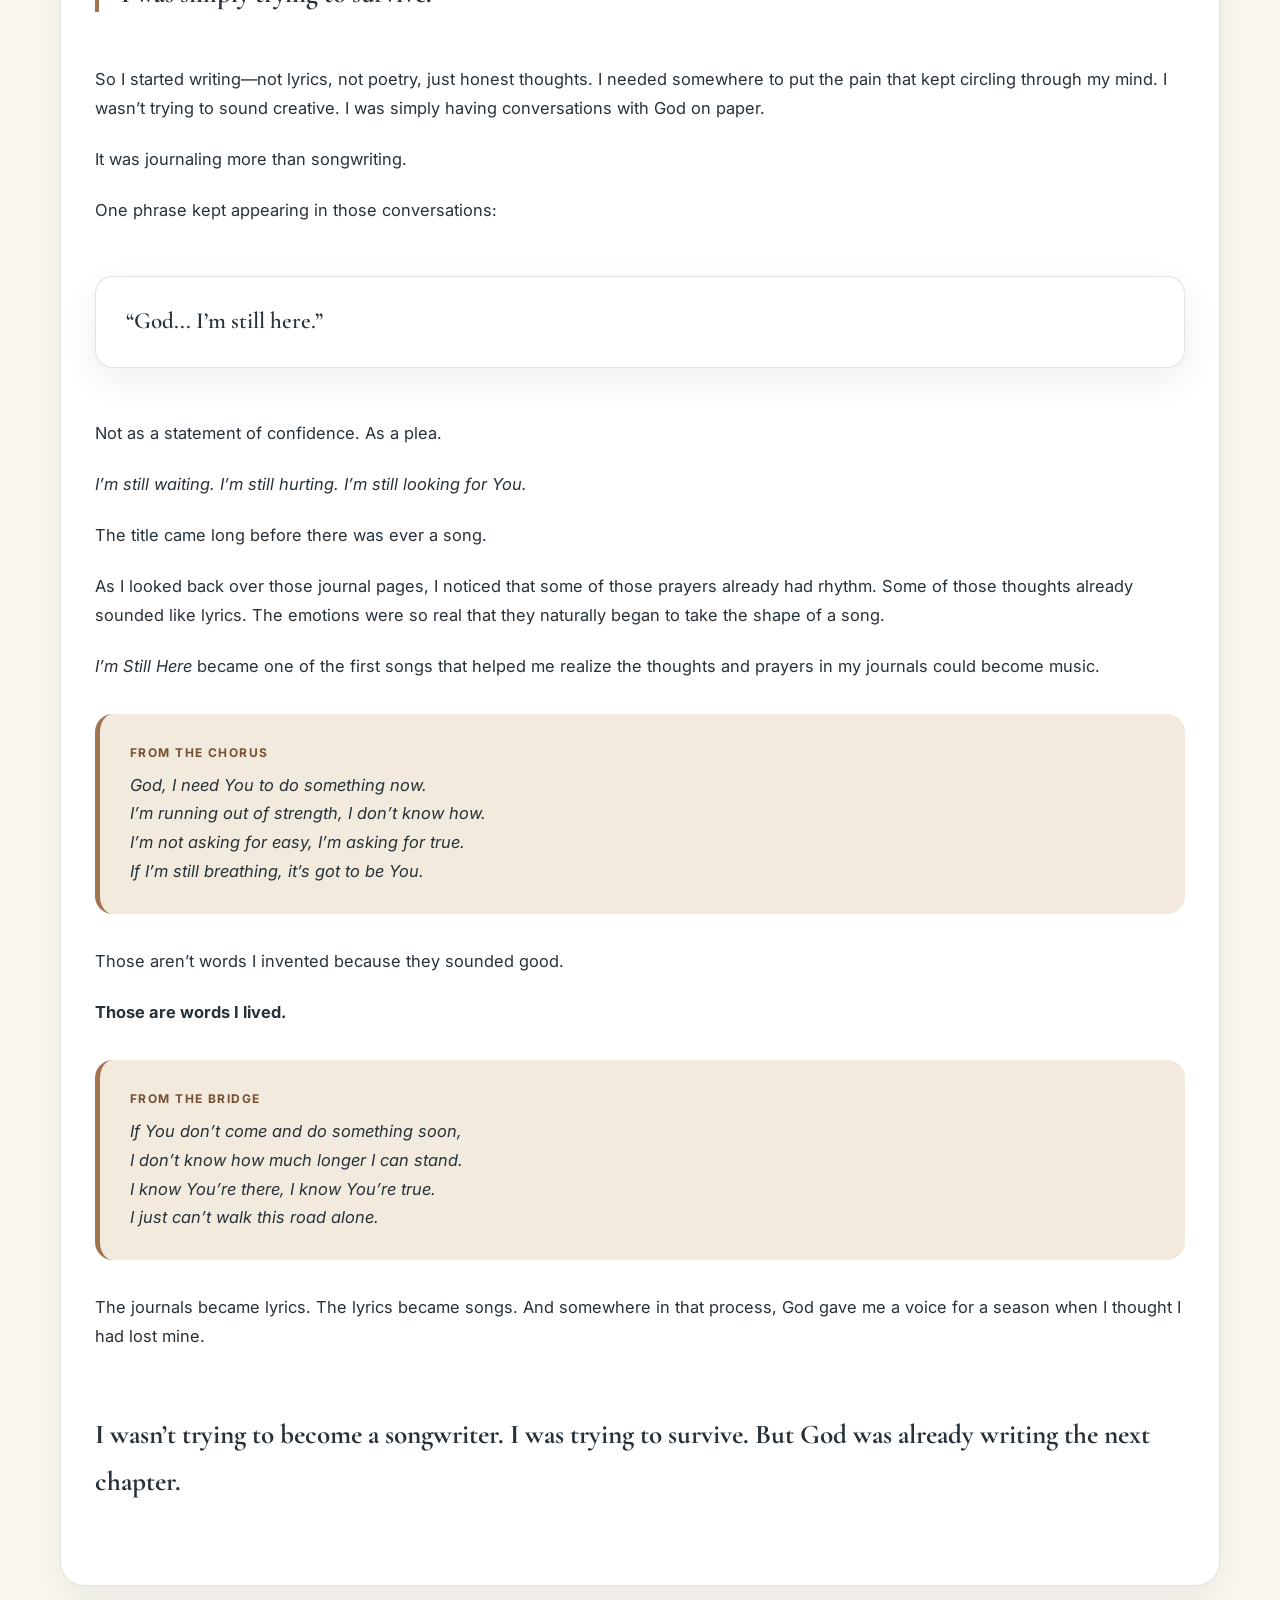
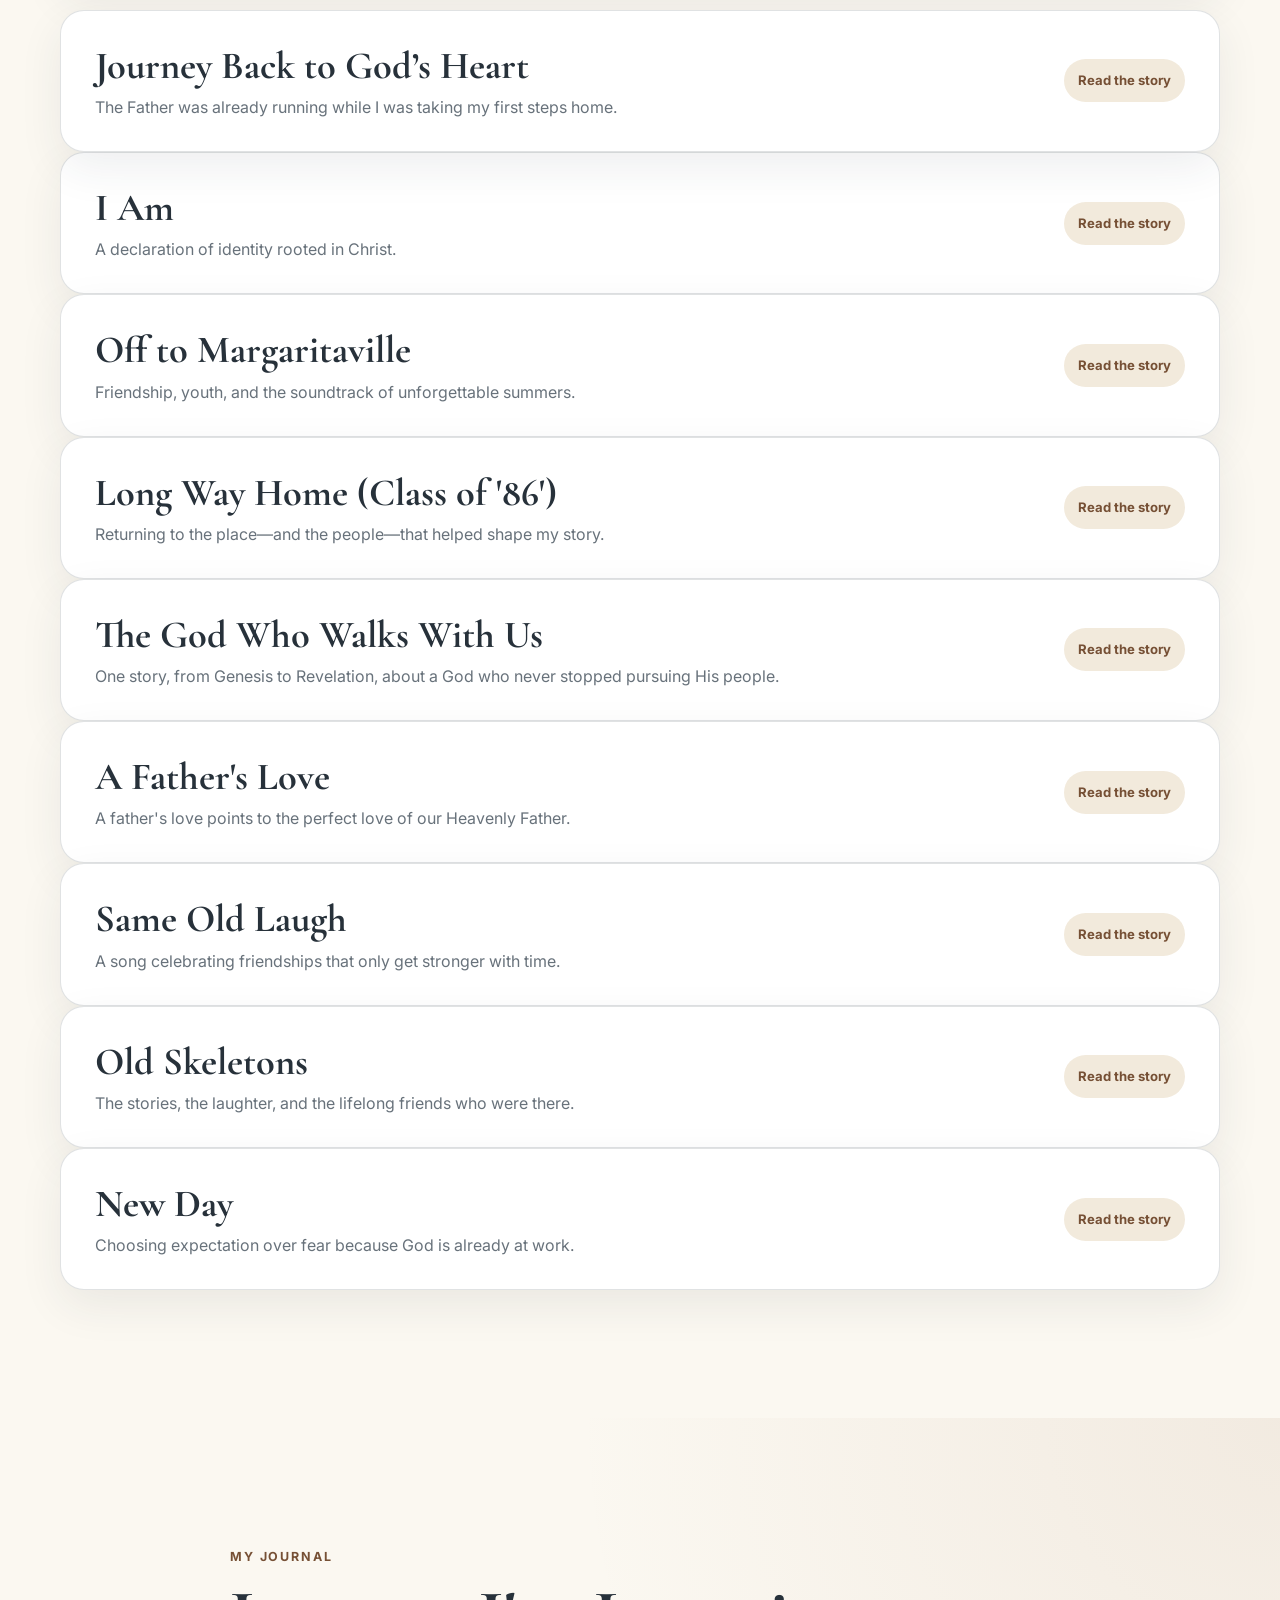
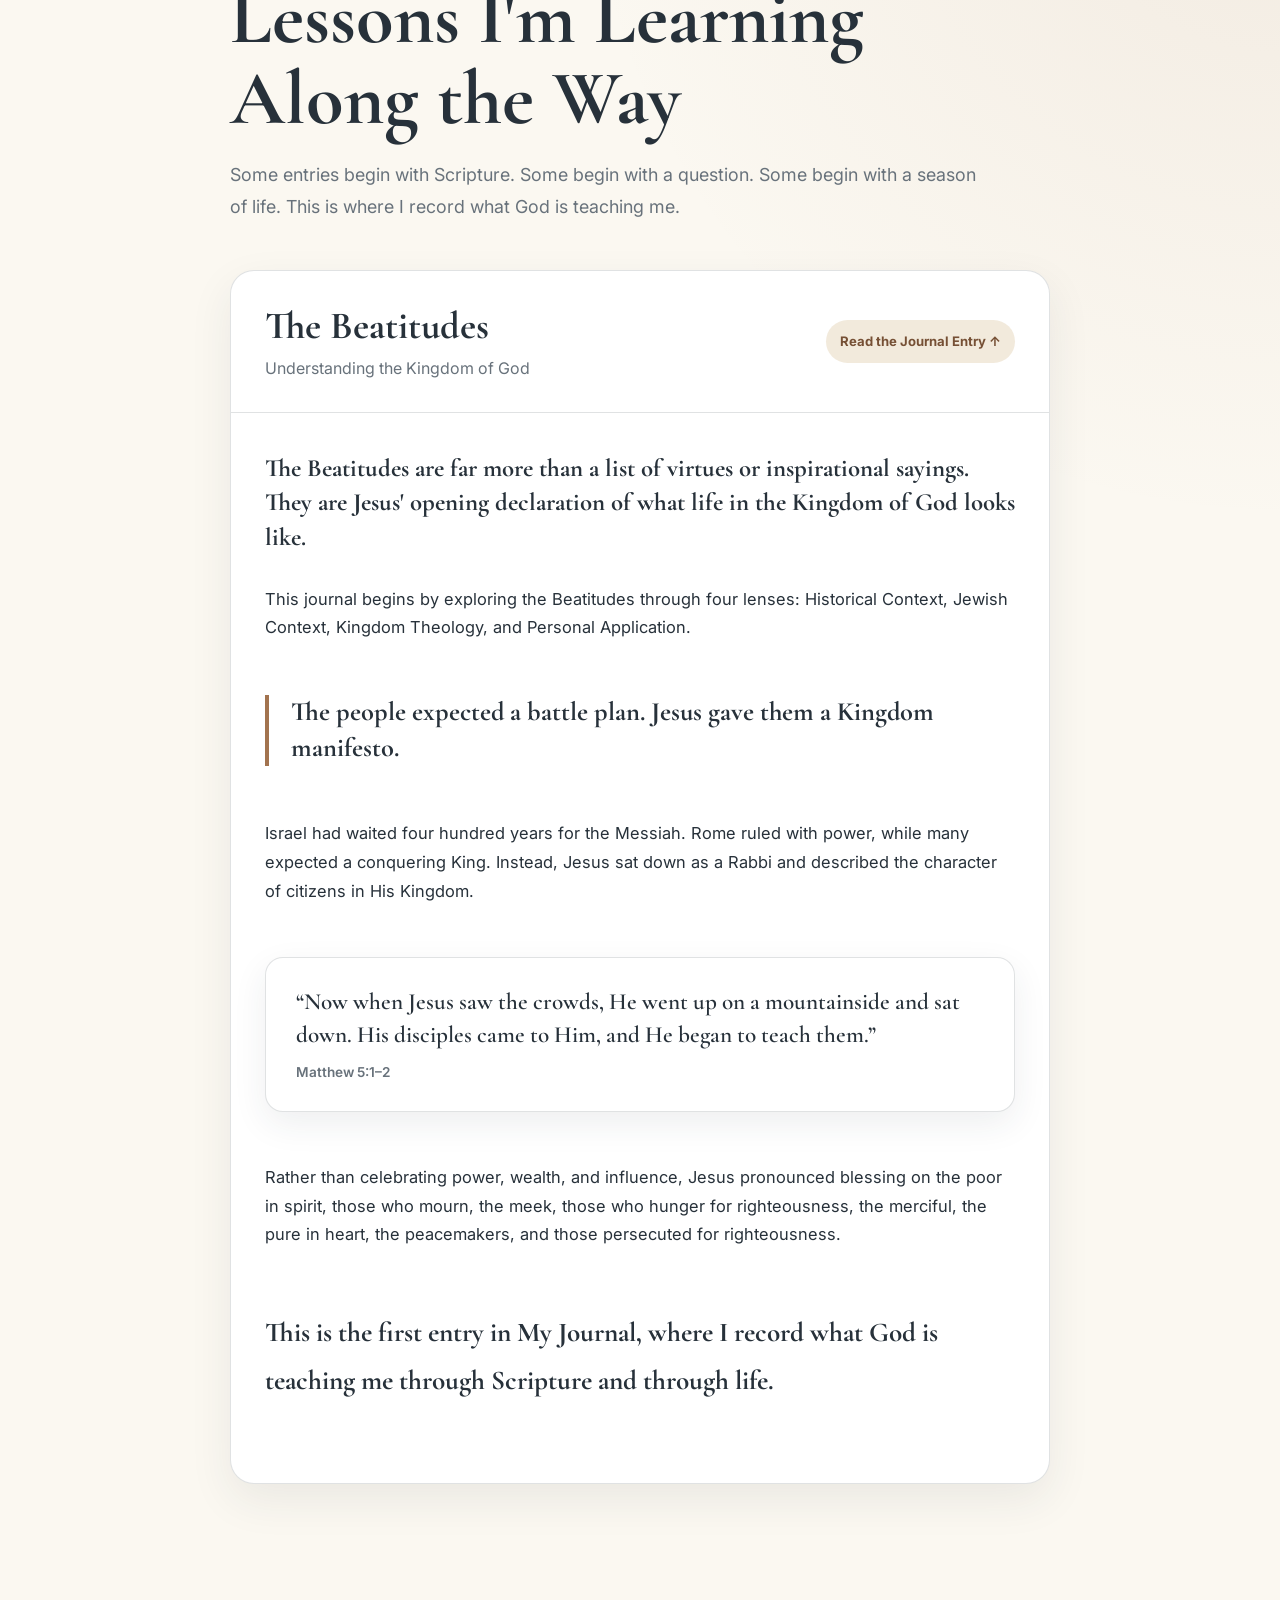
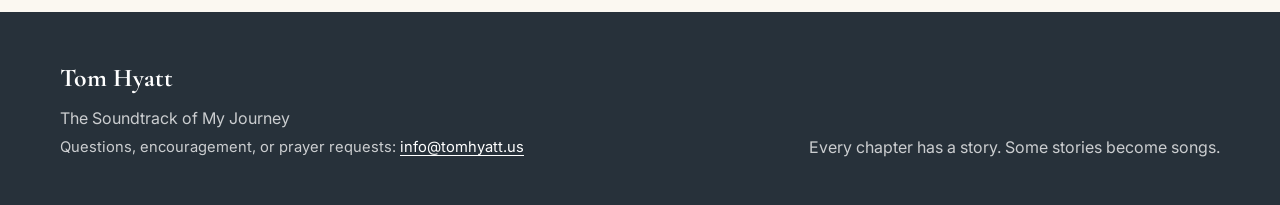
==== commit 956d2fe3: "Add files via upload New Song Stories" ====
--- a/index.html
+++ b/index.html
@@ -361,265 +361,164 @@
               <p class="final-line">And every time we turn toward Him, we discover He has been running toward us all along.</p>
             </div>
           </details>
-
-          <details class="song-story">
-            <summary>
-              <div>
-                <h3>Off to Margaritaville</h3>
-                <p>A song about friendship, youth, and the summers that still feel like home.</p>
-              </div>
-              <span class="summary-action">Read the story</span>
-            </summary>
-
-            <div class="song-content story-text">
-              <h3>The Story Behind Off to Margaritaville</h3>
-
-              <p class="opening-quote">"Some songs take you to a place. The best ones take you back to a season of life."</p>
-
-              <p>Growing up, my closest friends were a group we simply called The Horsemen.</p>
-
-              <p>We weren't a club.</p>
-
-              <p>We were just a bunch of friends who loved being together and never needed much of an excuse to hit the road.</p>
-
-              <p>Somewhere along the way, we all discovered Jimmy Buffett.</p>
-
-              <p>Not just a song here and there.</p>
-
-              <p>Every time he released a new album, one of us bought it... and before long, we all had it.</p>
-
-              <p>His music became the soundtrack of our summers.</p>
-
-              <p>Back then I drove a black 1983 Chevy S-10 Blazer.</p>
-
-              <p>If that Blazer could talk, it could tell stories that none of us should.</p>
-
-              <p>The windows were almost always down.</p>
-
-              <p>Buffett was almost always playing.</p>
-
-              <p>And we were almost always headed somewhere.</p>
-
-              <p>Sometimes it was the lake.</p>
-
-              <p>Sometimes it was a concert.</p>
-
-              <p>Sometimes we'd point the Blazer toward Hilton Head Island with no agenda other than enjoying another summer day together.</p>
-
-              <p>We weren't looking for luxury.</p>
-
-              <p>We already had everything we needed.</p>
-
-              <p>Good friends.</p>
-
-              <p>Cold drinks.</p>
-
-              <p>Warm sunshine.</p>
-
-              <p>And music that somehow made every day feel like a vacation.</p>
-
-              <p>Looking back, I realize Jimmy Buffett wasn't just writing songs.</p>
-
-              <p>He was giving people permission to slow down.</p>
-
-              <p>To laugh a little more.</p>
-
-              <p>To take the long way home.</p>
-
-              <p>To enjoy the people sitting beside you before life scattered everyone in different directions.</p>
-
-              <p>Eventually, adulthood arrived.</p>
-
-              <p>Careers.</p>
-
-              <p>Marriage.</p>
-
-              <p>Kids.</p>
-
-              <p>Mortgages.</p>
-
-              <p>Responsibilities.</p>
-
-              <p>The Blazer is gone.</p>
-
-              <p>The summers don't seem nearly as long.</p>
-
-              <p>And getting everyone together takes months of planning instead of one phone call.</p>
-
-              <p>But every time I hear those steel drums...</p>
-
-              <p>Every time an old Buffett song starts playing...</p>
-
-              <p>I'm right back there.</p>
-
-              <p>The windows are down.</p>
-
-              <p>The salt air is blowing.</p>
-
-              <p>The Horsemen are laughing.</p>
-
-              <p>The black S-10 Blazer is headed toward the lake... or maybe Hilton Head... with absolutely nowhere we have to be.</p>
-
-              <p>Off to Margaritaville isn't really about Jimmy Buffett.</p>
-
-              <p>It's about friendship.</p>
-
-              <p>It's about youth.</p>
-
-              <p>It's about those rare seasons of life when time seemed endless, laughter came easily, and every weekend held another adventure.</p>
-
-              <p>Most of us eventually leave those summers behind.</p>
-
-              <p>But every once in a while...</p>
-
-              <p>A song carries us right back.</p>
-
-              <p>And for three or four minutes...</p>
-
-              <p>We're eighteen again.</p>
-
-              <p class="final-line">Off to Margaritaville.</p>
-            </div>
-          </details>
-
-          <details class="song-story">
-            <summary>
-              <div>
-                <h3>Long Way Home (Class of '86)</h3>
-                <p>A reunion song about returning to the people and place that helped shape us.</p>
-              </div>
-              <span class="summary-action">Read the story</span>
-            </summary>
-
-            <div class="song-content story-text">
-              <h3>The Story Behind Long Way Home (Class of '86)</h3>
-
-              <p class="opening-quote">"Sometimes you don't realize how much a place shaped you until you're asked to help everyone return to it."</p>
-
-              <p>When our 40-year high school reunion started approaching, Matt Thiel shnookered me into helping organize it. Looking back, I'm glad he did.</p>
-
-              <p>At first, it was mostly logistics.</p>
-
-              <p>Being an engineer, my mind immediately went into project mode.</p>
-
-              <p>I started building databases to help track down classmates.</p>
-
-              <p>Creating graphics.</p>
-
-              <p>Planning events.</p>
-
-              <p>Answering messages.</p>
-
-              <p>Trying to make sure everyone would feel welcome.</p>
-
-              <p>Trying to make sure no one was forgotten.</p>
-
-              <p>But somewhere in the middle of all those spreadsheets, lists, and plans... something unexpected happened.</p>
-
-              <p>I found myself remembering.</p>
-
-              <p>Not just the football games or the classrooms...</p>
-
-              <p>...but the people.</p>
-
-              <p>The Friday night lights.</p>
-
-              <p>The laughter in the hallways.</p>
-
-              <p>The rivalry with the Bristol, Tennessee Vikings just across the state line.</p>
-
-              <p>The orange and black that somehow still felt like home after all these years.</p>
-
-              <p>Looking through old photographs, memories came flooding back. Every picture told a story. Some I had forgotten. Others felt like they happened yesterday. As I looked at each face, I couldn't help but wonder where life had taken them over the last forty years. We had all changed. We had all grown older. Life had left its mark on each of us in different ways. But somehow, when I looked at those pictures, I wasn't seeing who we are today. I was seeing who we were then. For just a moment, we weren't husbands and wives, moms and dads, grandparents, retirees, or professionals. We were simply the Class of '86 again.</p>
-
-              <p>Some pictures made me laugh.</p>
-
-              <p>Some made me shake my head.</p>
-
-              <p>Some reminded me just how young we all were.</p>
-
-              <p>And some reminded me that not everyone would be walking through the reunion doors this year.</p>
-
-              <p>That realization changed everything.</p>
-
-              <p>This song stopped being about organizing a reunion.</p>
-
-              <p>It became a song about coming home.</p>
-
-              <p>Forty years has a way of teaching you what really matters.</p>
-
-              <p>Some classmates stayed in Bristol.</p>
-
-              <p>Others built lives hundreds or even thousands of miles away.</p>
-
-              <p>Some found success.</p>
-
-              <p>Some endured hardships.</p>
-
-              <p>Some raised families.</p>
-
-              <p>Some carried burdens no one else ever knew.</p>
-
-              <p>Life took each of us down different roads, but we all started in the same place.</p>
-
-              <p>For a few short years, we walked the same hallways.</p>
-
-              <p>We sat in the same classrooms.</p>
-
-              <p>We cheered under the same Friday night lights.</p>
-
-              <p>We wore the same orange and black.</p>
-
-              <p>Those moments became part of who we are.</p>
-
-              <p>One of my favorite moments in writing this song came when I realized it couldn't simply celebrate those of us gathering together.</p>
-
-              <p>It also needed to honor those who wouldn't be there.</p>
-
-              <p>That's why the bridge became my favorite part of the song:</p>
-
-              <div class="lyric-card">
-                <p><em>We made it here, but not alone<br>
-                Some are gone, but none unknown<br>
-                In every laugh, in every cheer<br>
-                They're still with us, standing here.</em></p>
-              </div>
-
-              <p>Those words remind me that reunions aren't just about looking back.</p>
-
-              <p>They're about remembering everyone who helped shape our story.</p>
-
-              <p>The title, Long Way Home, isn't just about driving back to Bristol.</p>
-
-              <p>It's about finding your way back to friendships.</p>
-
-              <p>Back to memories.</p>
-
-              <p>Back to a place that helped shape who you became.</p>
-
-              <p>For one weekend, we're reminded that beneath the careers, marriages, children, successes, disappointments, and forty years of life...</p>
-
-              <p>...we're still those kids walking the halls of Virginia High School.</p>
-
-              <p>We'll laugh like no time has passed.</p>
-
-              <p>We'll remember those who should be standing beside us.</p>
-
-              <p>We'll celebrate the lives we've lived.</p>
-
-              <p>And for just a little while...</p>
-
-              <p>We're the Class of '86 again.</p>
-
-              <p>Bearcats... back again.</p>
-
-              <p>No matter where life has taken us, a part of us will always belong to those Friday nights, those lifelong friendships, and that little corner of Bristol we simply called home.</p>
-
-              <p class="final-line">Because some journeys take you around the world... only to remind you where your story began.</p>
-            </div>
-          </details>
-        </div>
-      </div>
+        </div>
+      
+<details class="song-story">
+  <summary>
+    <div>
+      <h3>I Am</h3>
+      <p>A declaration of identity rooted in Christ.</p>
+    </div>
+    <span class="summary-action">Read the story</span>
+  </summary>
+  <div class="song-content story-text">
+    <p class="opening-quote">“If I don't know who I am in Christ, I'll spend my life letting other people tell me who I am.”</p>
+    <p>As I've gotten older, one thing God has been teaching me over and over is this...</p>
+    <p class="standout">If I don't know who I am in Christ, I'll spend my life letting other people tell me who I am.</p>
+    <p>For years, I looked at my mistakes, my failures, my regrets, and even my successes to define me. The problem is those things are always changing. They're a terrible foundation to build an identity on.</p>
+    <p>Then I started spending more time in Scripture, and I realized God has already told me who I am.</p>
+    <div class="lyric-card">
+      <p class="lyric-label">What God Says About Me</p>
+      <p><em>I'm a child of God.<br>
+      I'm forgiven.<br>
+      I'm chosen.<br>
+      I'm deeply loved.<br>
+      I'm free.</em></p>
+    </div>
+    <p>Those aren't positive affirmations. They're promises from God.</p>
+    <p>This song came out of spending time in John 1:12, 1 John 1:9, Colossians 3:12, and Galatians 5:1. As I read those passages, I found myself replacing the lies I'd believed with the truth of God's Word.</p>
+    <p>That's really what <em>I Am</em> is about.</p>
+    <p>It's a reminder that my identity isn't determined by my past, by other people's opinions, or even by how I feel on a given day.</p>
+    <p class="standout">My identity is determined by what God says about me.</p>
+    <p>My prayer is that when you hear this song, you'll stop for a moment and remember who you are in Christ.</p>
+    <p>Because once you truly know whose you are, it changes how you live.</p>
+    <p class="final-line"><em>I Am</em> is simply my declaration—and I hope it becomes yours too.</p>
+  </div>
+</details>
+
+
+<details class="song-story">
+<summary><div><h3>Off to Margaritaville</h3><p>Friendship, youth, and the soundtrack of unforgettable summers.</p></div><span class="summary-action">Read the story</span></summary>
+<div class="song-content story-text">
+
+<p class="opening-quote">“Some songs take you to a place. The best ones take you back to a season of life.”</p>
+<p>Growing up, my closest friends were a group we simply called <strong>The Horsemen</strong>. We weren't a club—we were simply friends who loved being together.</p>
+<p>Somewhere along the way we all discovered Jimmy Buffett. His music became the soundtrack of our summers.</p>
+<p>Back then I drove a black 1983 Chevy S-10 Blazer. The windows were almost always down, Buffett was almost always playing, and we were almost always headed somewhere—whether it was the lake, a concert, or Hilton Head Island.</p>
+<p class="standout">We weren't looking for luxury. We already had everything we needed: good friends, cold drinks, warm sunshine, and music that made every day feel like a vacation.</p>
+<p>Eventually adulthood arrived. Careers. Marriage. Kids. Mortgages. Responsibilities. The Blazer is gone and the summers aren't nearly as long.</p>
+<p>But every time those steel drums begin to play, I'm right back there.</p>
+<p>Off to Margaritaville isn't really about Jimmy Buffett. It's about friendship, youth, and those rare seasons of life when every weekend held another adventure.</p>
+<p class="final-line">Every once in a while a song carries us right back... and for three or four minutes, we're eighteen again.</p>
+
+</div></details>
+
+<details class="song-story">
+<summary><div><h3>Long Way Home (Class of '86')</h3><p>Returning to the place—and the people—that helped shape my story.</p></div><span class="summary-action">Read the story</span></summary>
+<div class="song-content story-text">
+
+<p class="opening-quote">“Sometimes you don't realize how much a place shaped you until you're asked to help everyone return to it.”</p>
+<p>Helping organize our 40-year high school reunion started as a project. Somewhere between the spreadsheets and the planning, it became something much more.</p>
+<p>I found myself remembering the people, the Friday night lights, the orange and black, and the little corner of Bristol that shaped all of us.</p>
+<p>Looking through old photographs reminded me that not everyone would be walking through the reunion doors this year.</p>
+<p class="standout">This song stopped being about organizing a reunion. It became a song about coming home.</p>
+<p>One of my favorite moments in writing the song became the bridge honoring those who are no longer with us.</p>
+<div class="lyric-card"><p class="lyric-label">Bridge</p><p><em>We made it here, but not alone<br>Some are gone, but none unknown<br>In every laugh, in every cheer<br>They're still with us, standing here.</em></p></div>
+<p class="final-line">Some journeys take you around the world... only to remind you where your story began.</p>
+
+</div></details>
+
+<details class="song-story">
+  <summary>
+    <div>
+      <h3>The God Who Walks With Us</h3>
+      <p>One story, from Genesis to Revelation, about a God who never stopped pursuing His people.</p>
+    </div>
+    <span class="summary-action">Read the story</span>
+  </summary>
+
+  <div class="song-content story-text">
+    <p class="opening-quote">“The Bible isn’t a collection of disconnected stories. It’s one story.”</p>
+
+    <p>One thing I’ve noticed about the way I write songs is that they almost never start with me trying to write a song.</p>
+
+    <p>Most of them begin after a sermon, a Bible study, or while I’m reading Scripture. Something catches my attention, and I just keep thinking about it. I’ll wrestle with it for days or even weeks until eventually the lyrics begin to come.</p>
+
+    <p>That’s exactly how <em>The God Who Walks With Us</em> came to be.</p>
+
+    <p>I don’t remember the exact sermon or Bible study that started it, but I remember the thought that wouldn’t leave me alone.</p>
+
+    <p class="standout">The Bible isn’t a collection of disconnected stories. It’s one story.</p>
+
+    <p>From Genesis to Revelation, the central character isn’t Adam, Noah, Abraham, Moses, David, or even us.</p>
+
+    <p><strong>It’s God.</strong></p>
+
+    <p>And the more I thought about it, the more I realized that every page of Scripture reveals the same heartbeat.</p>
+
+    <p class="standout">God has always desired a relationship with His people.</p>
+
+    <p>The story begins in a garden where God walked with Adam and Eve. There was no shame. No fear. No hiding. Just perfect fellowship between the Creator and those He loved.</p>
+
+    <p>Then humanity listened to another voice.</p>
+
+    <p>Sin entered the world, fear replaced trust, and Adam and Eve hid from the very God who came looking for them.</p>
+
+    <p>But that’s the part that changed my perspective.</p>
+
+    <p><strong>God didn’t stop pursuing them.</strong></p>
+
+    <p>From that moment on, every covenant, every prophet, every act of mercy, and every promise became another piece of a beautiful mosaic leading to Jesus.</p>
+
+    <p>When Jesus came, He wasn’t introducing a new story. He was fulfilling the story that had been unfolding since Genesis.</p>
+
+    <p>He came to restore what had been lost in the Garden and make it possible for us to walk with God once again.</p>
+
+    <p>That’s what this song is about.</p>
+
+    <p><em>The God Who Walks With Us</em> isn’t just about creation, the fall, or the cross. It’s about a God who has never stopped pursuing a relationship with His people.</p>
+
+    <p class="standout">The same God who walked with Adam and Eve still walks with us today.</p>
+
+    <p>I pray this song helps you see the Bible not as sixty-six separate books, but as one incredible story of God’s relentless love for His people—and maybe you’ll see your own story woven into His story too.</p>
+  </div>
+</details>
+
+
+<details class="song-story">
+<summary><div><h3>A Father's Love</h3><p>A father's love points to the perfect love of our Heavenly Father.</p></div><span class="summary-action">Read the story</span></summary>
+<div class="song-content story-text">
+<p class="opening-quote">“Oh, my love for you is wide and deep, but His love goes where mine can't reach.”</p>
+<p>As I've shared before, my songs almost never begin with me sitting down to write a song. They usually begin with something God is teaching me.</p>
+<p><em>A Father's Love</em> was different.</p>
+<p>This one came from my heart as a divorced dad.</p>
+<p>One of the hardest parts of divorce is knowing you won't be there for every moment. You miss things. There are days you wish you could fix what's hurting your kids, protect them from every disappointment, or simply be in the same room with them.</p>
+<p class="standout">As much as I love my children, there are places my love can't reach. But God's love can.</p>
+<p>That realization became the foundation of this song.</p>
+<p>More than anything, I wanted Sarah Ashley and Grant to know how deeply I love them. But even more than that, I wanted them to know they have a Heavenly Father whose love is greater than mine could ever be.</p>
+<div class="lyric-card"><p class="lyric-label">Favorite Lyric</p><p><em>Oh, my love for you is wide and deep,<br>but His love goes where mine can't reach.</em></p></div>
+<p>That's really the heart of this song.</p>
+<p>If my children remember one thing long after I'm gone, I hope it's not just that their dad loved them. I hope they know that every imperfect expression of my love pointed them to the perfect love of their Heavenly Father.</p>
+<p class="final-line">I pray <em>A Father's Love</em> reminds every parent that while we can't be everything our children need, we can faithfully point them to the One who can.</p>
+</div></details>
+<details class="song-story"><summary><div><h3>Same Old Laugh</h3><p>A song celebrating friendships that only get stronger with time.</p></div><span class="summary-action">Read the story</span></summary><div class="song-content story-text">
+<p class="opening-quote">“The minute we're all together, it's like someone pressed pause years ago and just hit play again.”</p>
+<p>There are five of us who have been best friends since elementary school—or, for a couple of us, since the beginning of high school. However you count it, we've shared more than 45 years of life together.</p>
+<p>We've stood beside each other in weddings and walked through divorce, career changes, raising kids, and all the twists life throws at you.</p>
+<p>A few years ago we decided distance wouldn't turn us into old acquaintances, so we began taking an annual guys' weekend.</p>
+<p class="standout">The conversations pick right back up. The jokes never get old. For a little while, we're just those five guys again.</p>
+<p>Driving home from one of those weekends, I realized I didn't want to write about nostalgia. I wanted to write about the kind of friendship that stands the test of time.</p>
+<p>Friendships where everyone knows your story—and stays anyway.</p>
+<p class="final-line">If this song reminds you of friends like that, hold onto them. This one's for mine.</p>
+</div></details><details class="song-story"><summary><div><h3>Old Skeletons</h3><p>The stories, the laughter, and the lifelong friends who were there.</p></div><span class="summary-action">Read the story</span></summary><div class="song-content story-text">
+<p class="opening-quote">“There are some friendships that only make sense if you were there.”</p>
+<p>This song came from thinking about the friends who knew every late-night dare, every close call, every laugh, and somehow still stuck around.</p>
+<p>As I wrote, memories came flooding back: swimming at the lake, jumping off the rocks, sneaking out after curfew, and laughing over burgers, fries, and sodas until we couldn't breathe.</p>
+<p class="standout">This song isn't about celebrating the mistakes we made. It's about celebrating the friends who walked through those years with us.</p>
+<p>When you're young, you think those moments are just another weekend. Years later, you realize they became the stories you'll tell for the rest of your life.</p>
+<p>We grew up. We found our way. But every time we're together, it only takes a few minutes before we're laughing like we're seventeen again.</p>
+<p class="final-line">If you've got friends like that, you're richer than you know. This one's for all of us. <em>Old Skeletons.</em></p>
+</div></details><details class="song-story"><summary><div><h3>New Day</h3><p>Choosing expectation over fear because God is already at work.</p></div><span class="summary-action">Read the story</span></summary><div class="song-content story-text"><p class="opening-quote">“This could be the day God changes everything.”</p><p>When I wrote <em>New Day</em>, I was in the middle of one of the hardest seasons of my life.</p><p>I had been laid off, and every morning I had a choice to make.</p><p>I could wake up thinking about yesterday—or I could trust that God was already awake, already at work, and already preparing the day ahead of me.</p><p class="standout">That's where this song was born.</p><p>I didn't want to write another song about the struggle. I wanted to write the song I needed to hear every morning before my feet hit the floor—a reminder that God's mercies really are new every morning.</p><p><em>“God, go before me today. Lead the way. Open the doors You have for me. Help me walk into the work You've already prepared.”</em></p><p>There were mornings when I honestly believed, <em>“This could be the day God changes everything.”</em> Not because I knew what would happen, but because I knew Who was already there.</p><p>Eventually that new day came. God opened the door to the job I have today. Looking back, I can see He wasn't absent during the waiting. He was preparing me while He was preparing the answer.</p><p>Every sunrise is another opportunity to trust Him, to walk by faith instead of fear, and to believe He isn't finished writing our story.</p><p class="final-line">My prayer is that <em>New Day</em> becomes the song you play before you walk out your front door—a reminder to leave with expectation, because you never know what God has planned for today.</p></div></details></div>
     </section>
   <section id="journal" class="section story-section"><div class="container narrow"><p class="section-kicker">My Journal</p><h2>Lessons I'm Learning Along the Way</h2><p class="section-lead">Some entries begin with Scripture. Some begin with a question. Some begin with a season of life. This is where I record what God is teaching me.</p><div class="song-list"><details class="song-story" open><summary><div><h3>The Beatitudes</h3><p>Understanding the Kingdom of God</p></div><span class="summary-action">Read the Journal Entry</span></summary><div class="song-content story-text"><p class="opening-quote">The Beatitudes are far more than a list of virtues or inspirational sayings. They are Jesus' opening declaration of what life in the Kingdom of God looks like.</p><p>This journal begins by exploring the Beatitudes through four lenses: Historical Context, Jewish Context, Kingdom Theology, and Personal Application.</p><p class="standout">The people expected a battle plan. Jesus gave them a Kingdom manifesto.</p><p>Israel had waited four hundred years for the Messiah. Rome ruled with power, while many expected a conquering King. Instead, Jesus sat down as a Rabbi and described the character of citizens in His Kingdom.</p><blockquote>“Now when Jesus saw the crowds, He went up on a mountainside and sat down. His disciples came to Him, and He began to teach them.”<span>Matthew 5:1–2</span></blockquote><p>Rather than celebrating power, wealth, and influence, Jesus pronounced blessing on the poor in spirit, those who mourn, the meek, those who hunger for righteousness, the merciful, the pure in heart, the peacemakers, and those persecuted for righteousness.</p><p class="final-line">This is the first entry in My Journal, where I record what God is teaching me through Scripture and through life.</p></div></details></div></div></section></main>
 
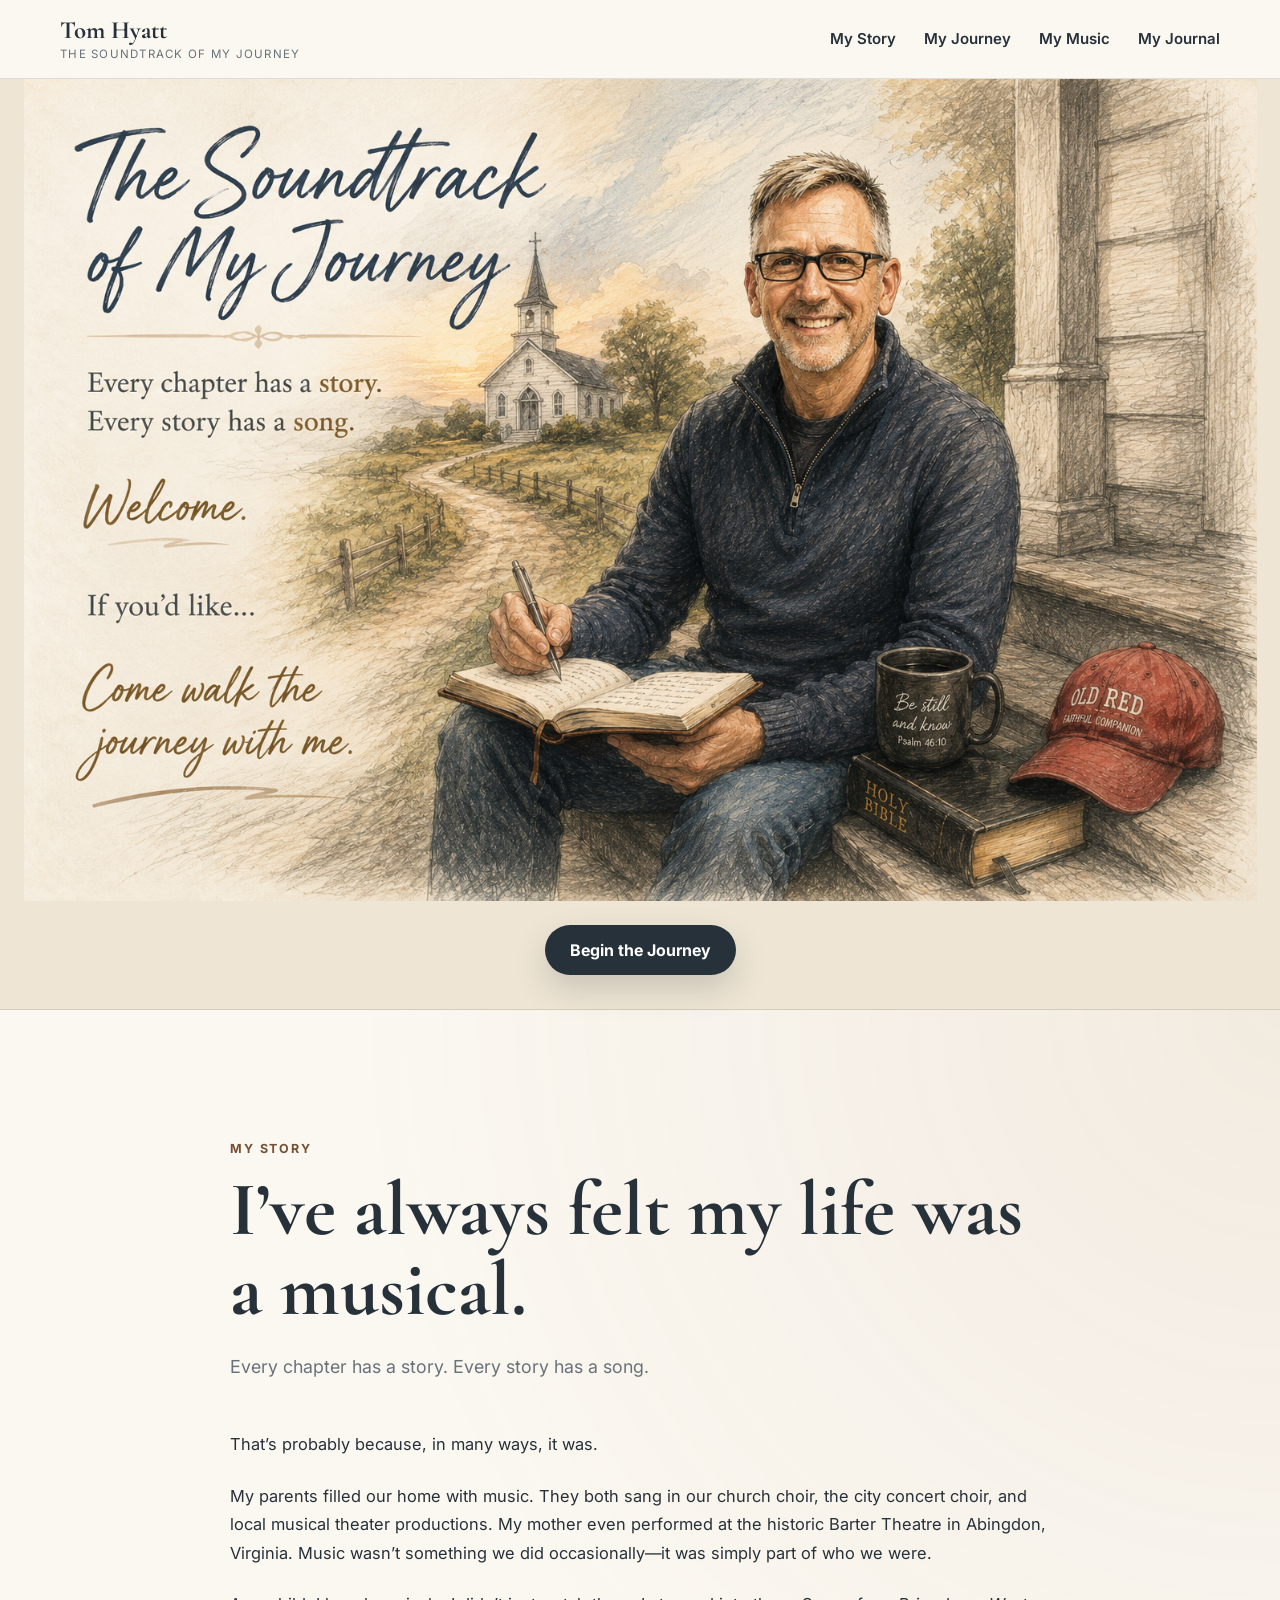
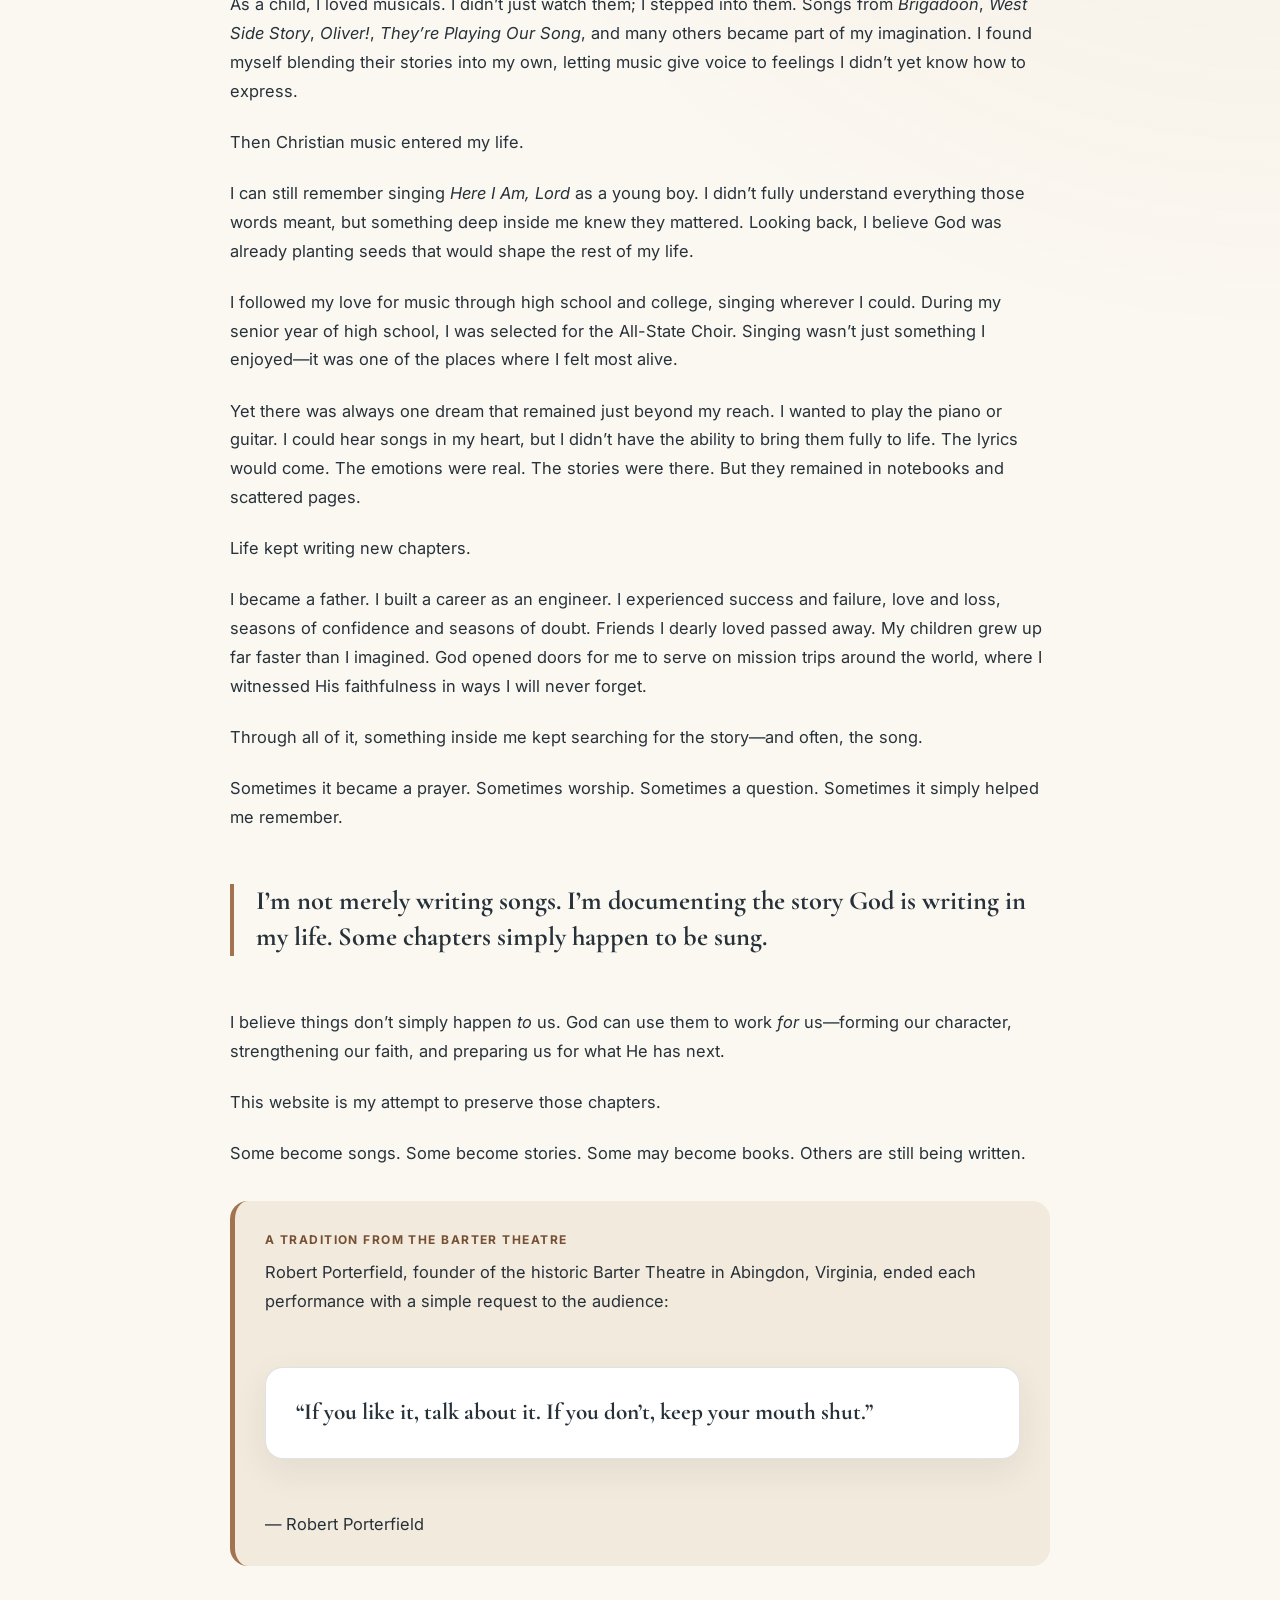
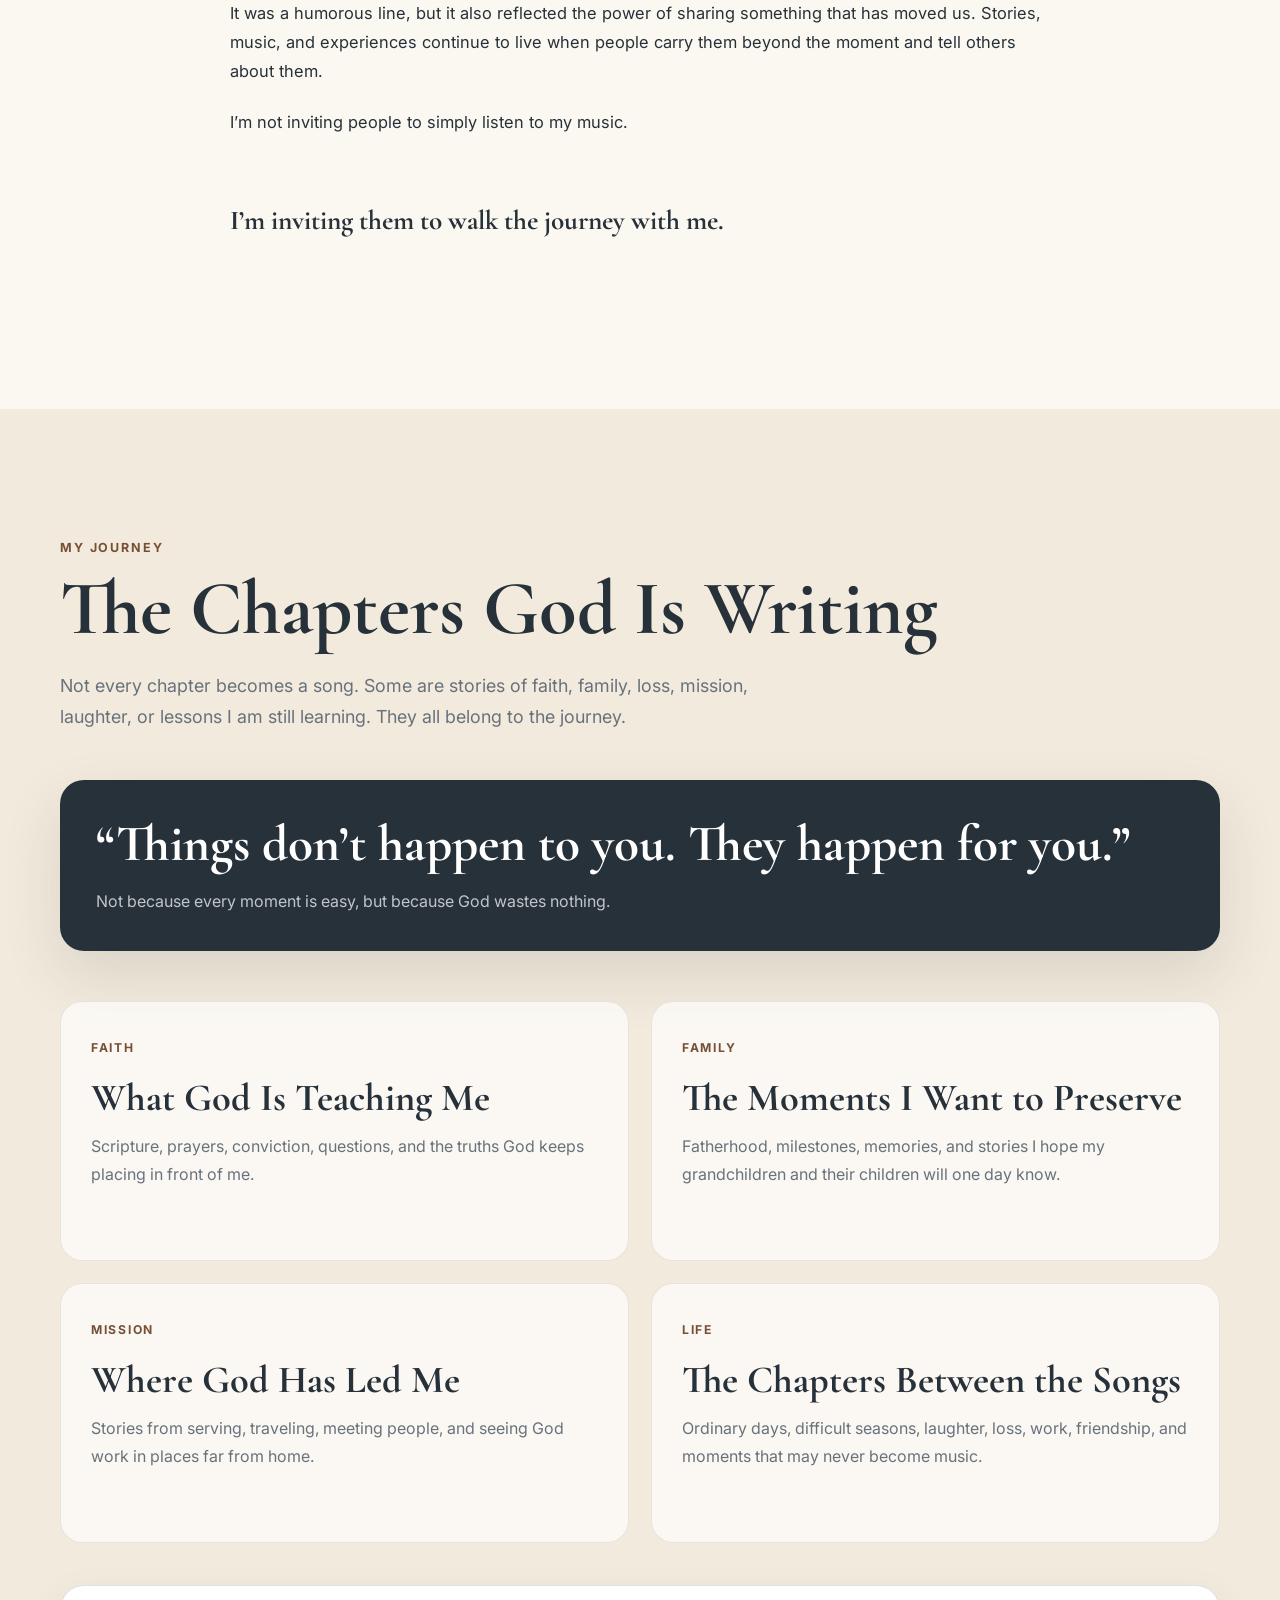
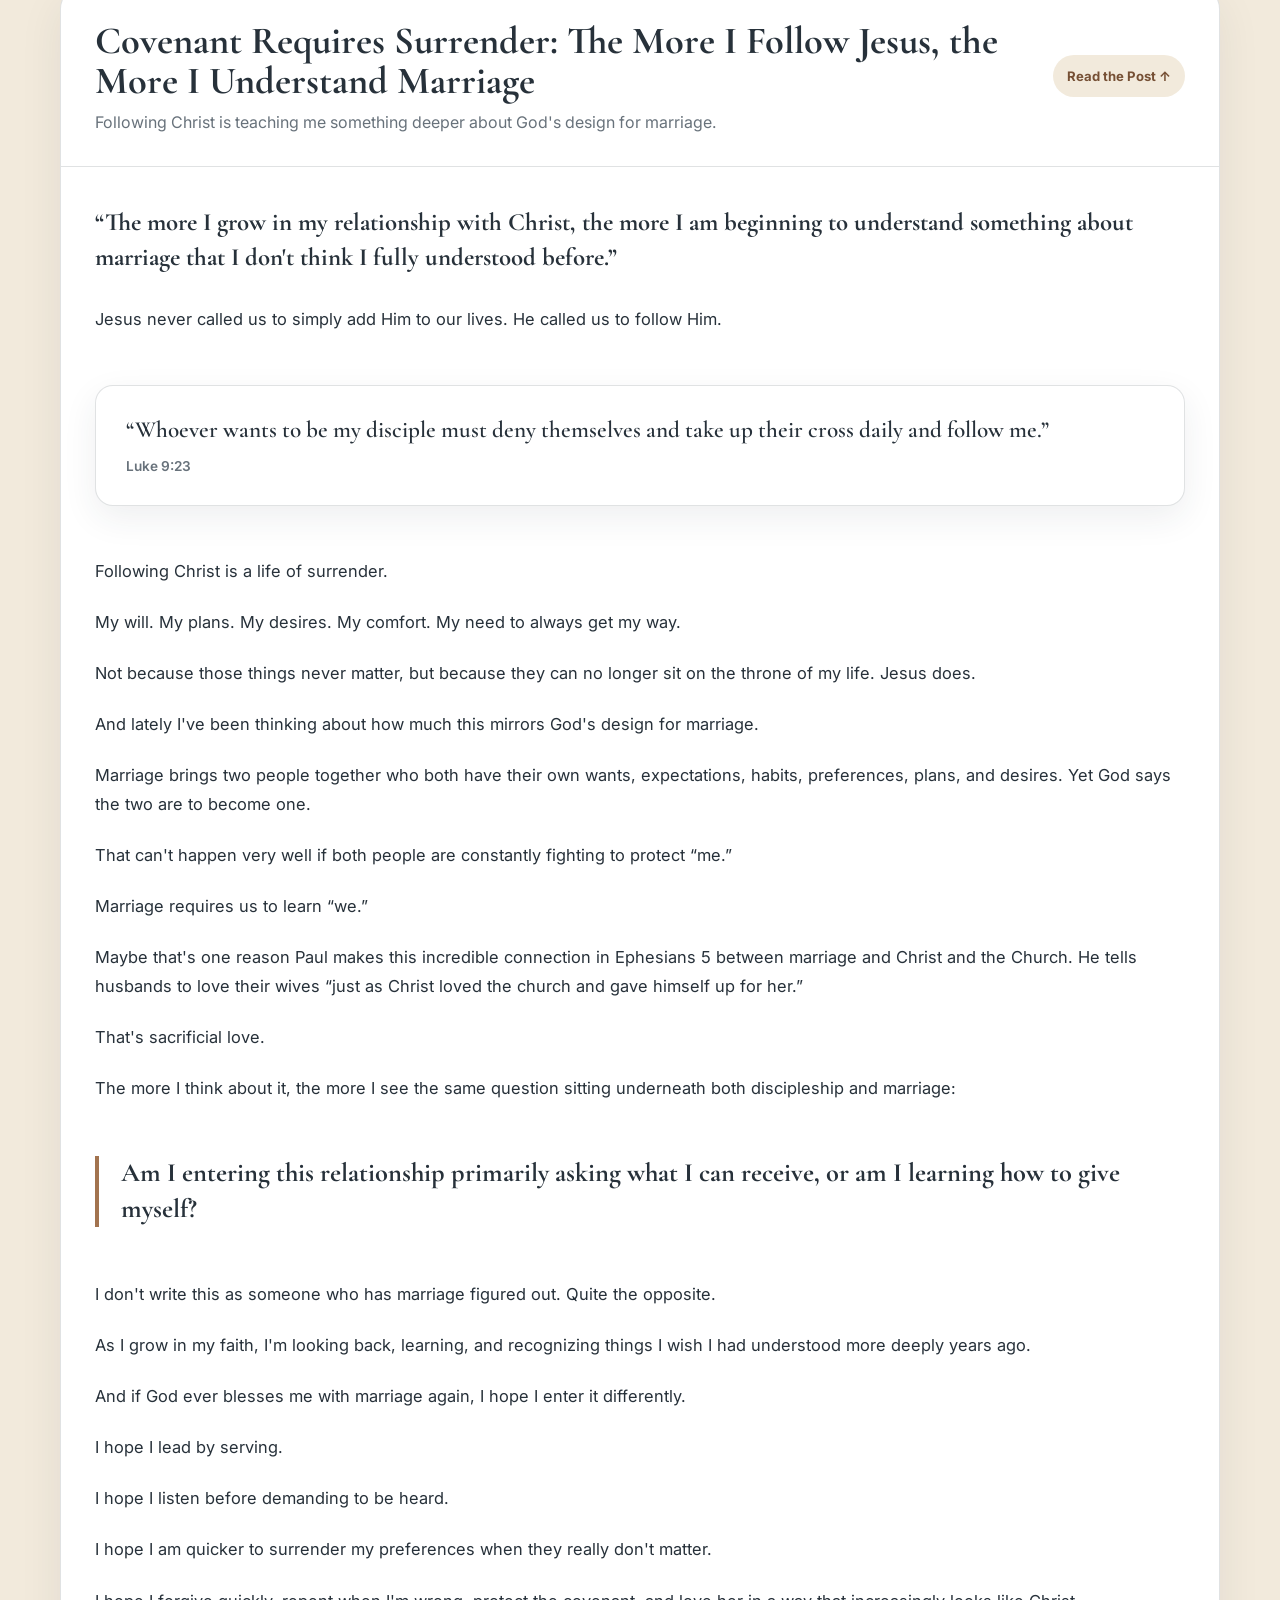
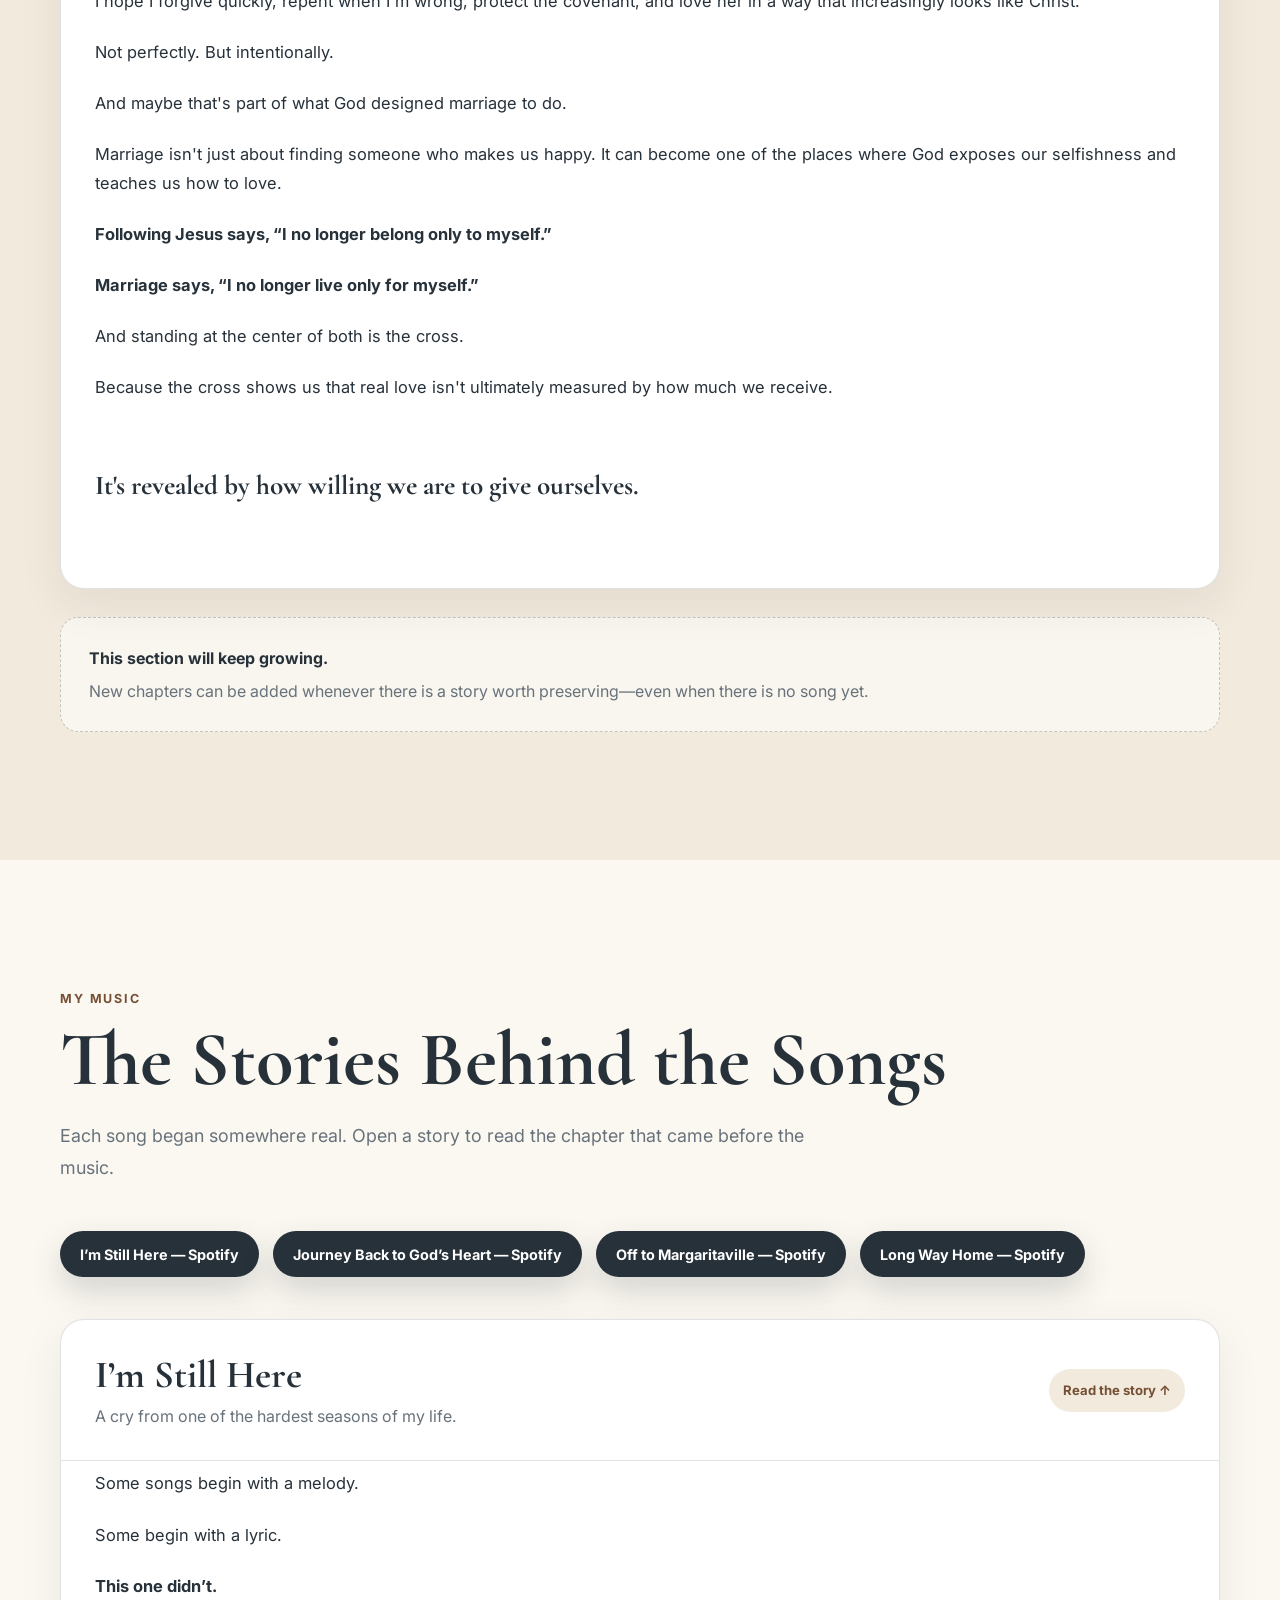
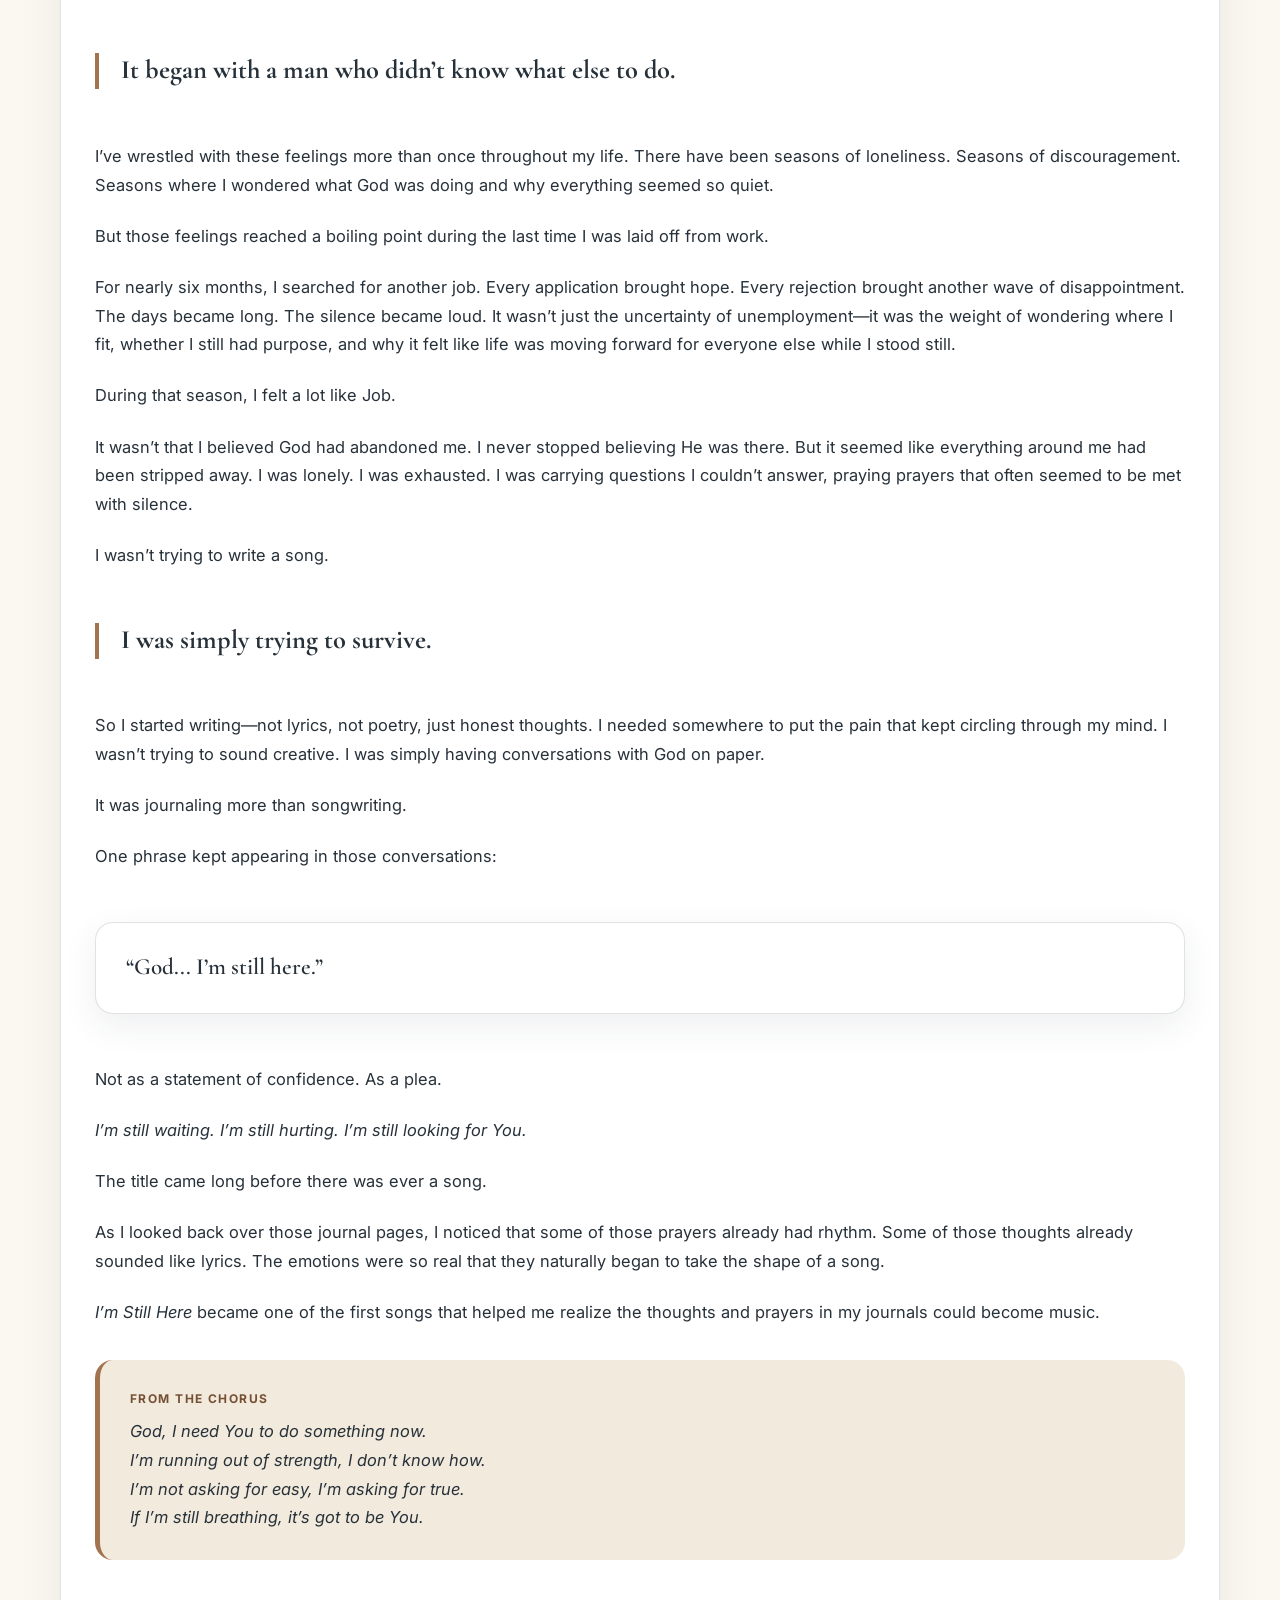
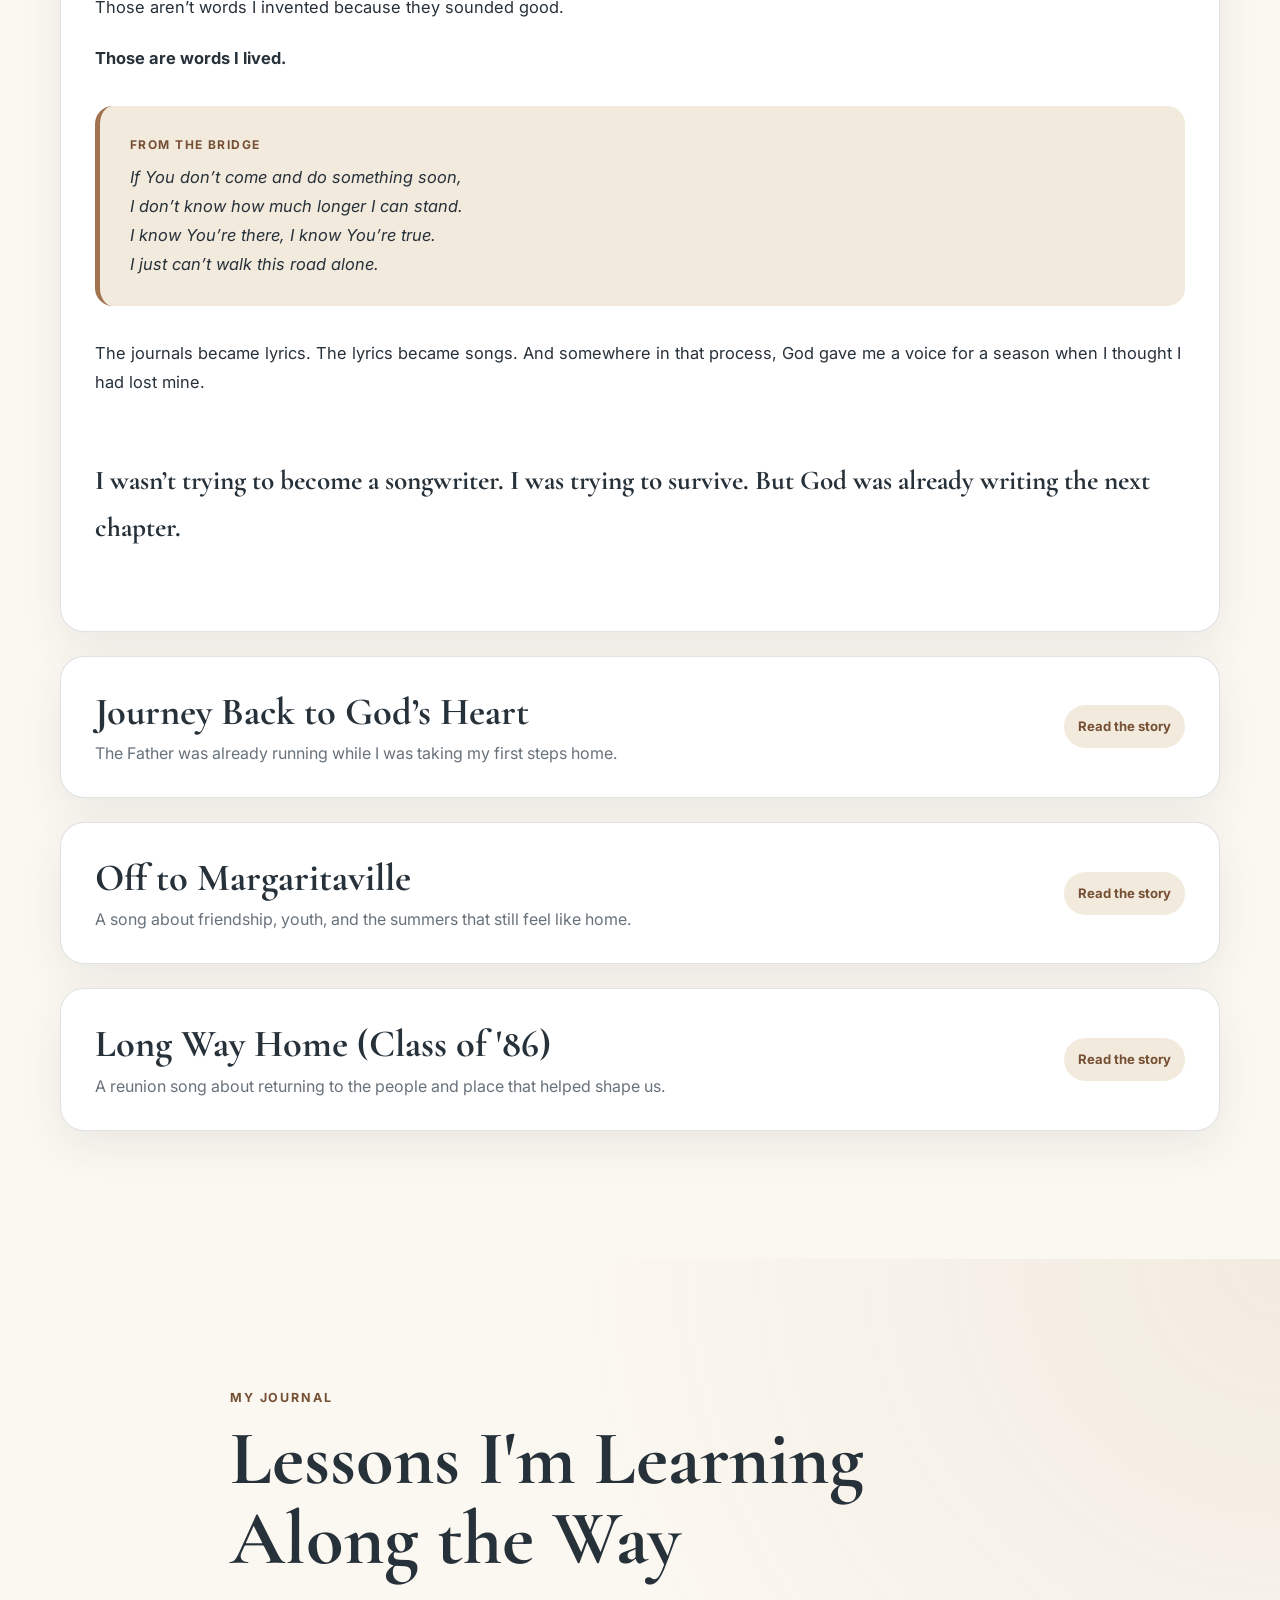
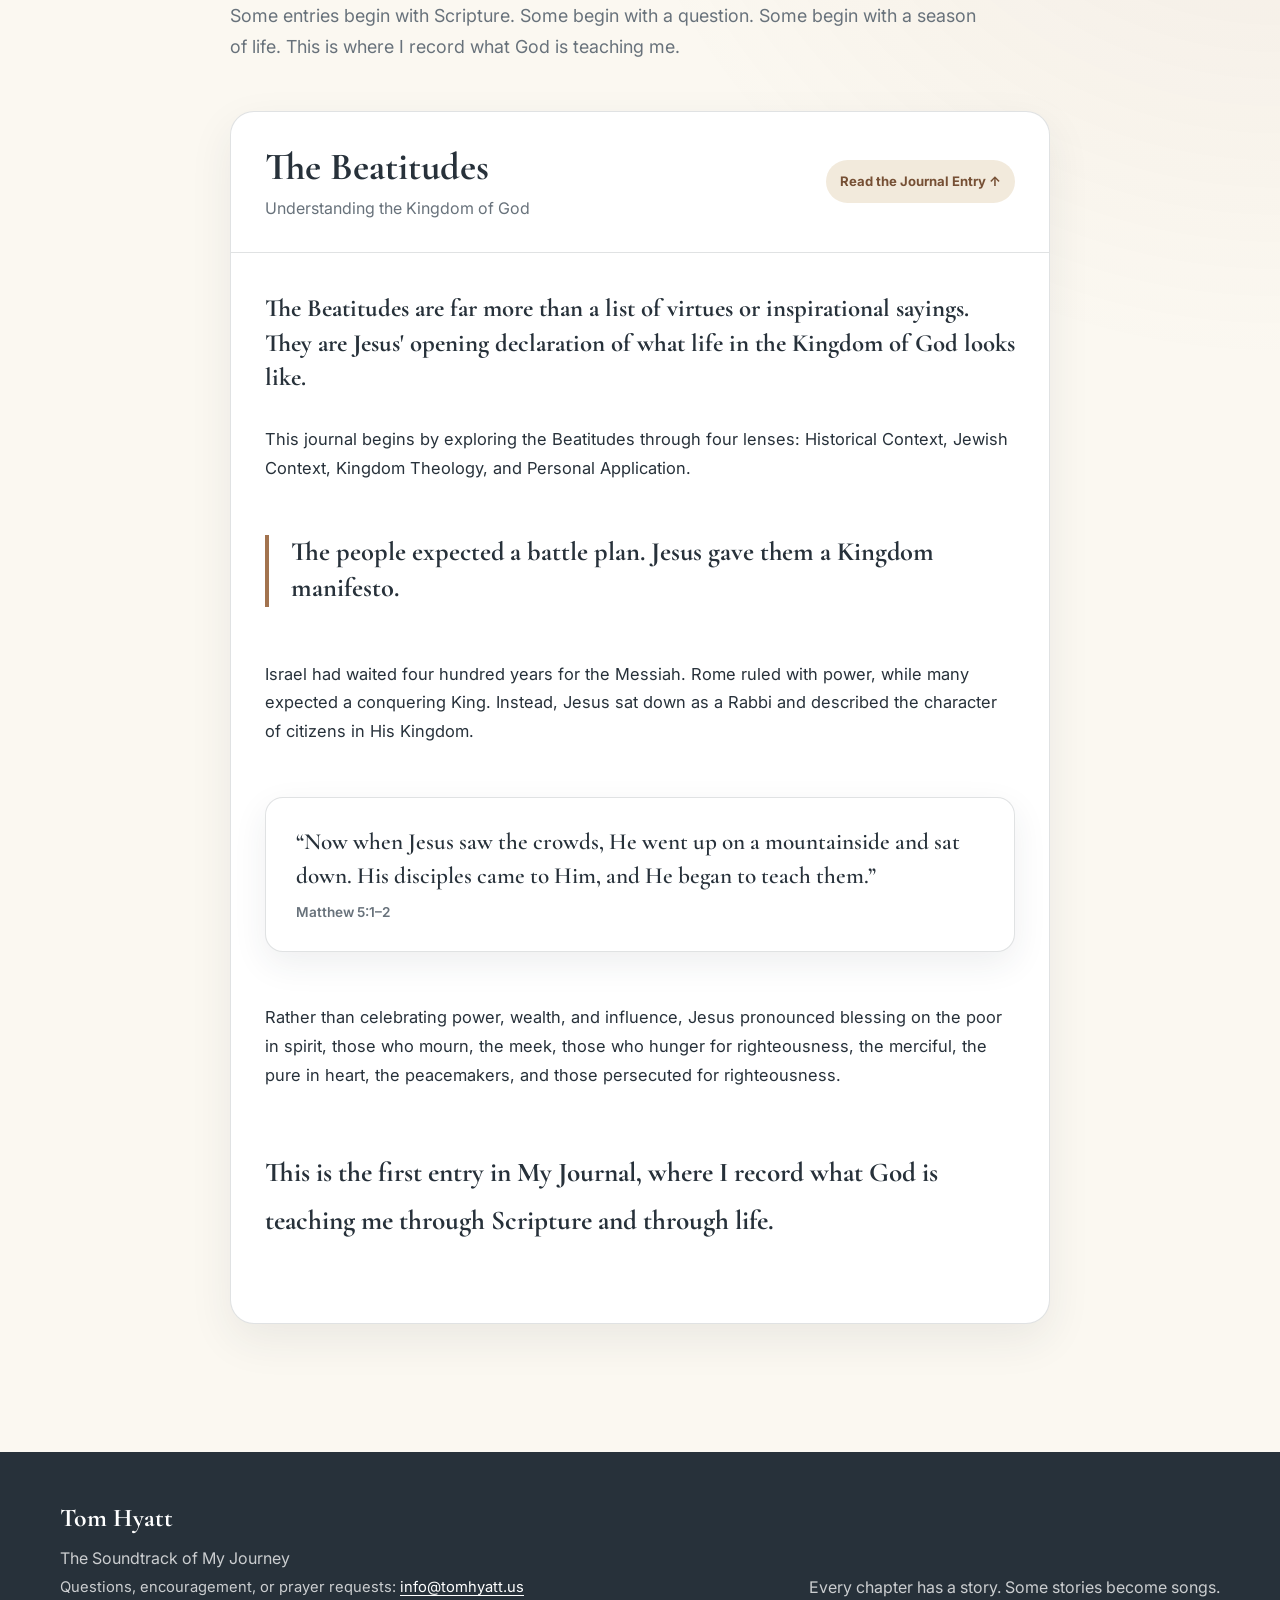
==== commit 13e54958: "Add files via upload Added article to My Journey" ====
--- a/index.html
+++ b/index.html
@@ -144,6 +144,43 @@
           </article>
         </div>
 
+        <div class="song-list">
+          <details class="song-story" open>
+            <summary><div><h3>Covenant Requires Surrender: The More I Follow Jesus, the More I Understand Marriage</h3><p>Following Christ is teaching me something deeper about God's design for marriage.</p></div><span class="summary-action">Read the Post</span></summary>
+            <div class="song-content story-text">
+              <p class="opening-quote">“The more I grow in my relationship with Christ, the more I am beginning to understand something about marriage that I don't think I fully understood before.”</p>
+              <p>Jesus never called us to simply add Him to our lives. He called us to follow Him.</p>
+              <blockquote>“Whoever wants to be my disciple must deny themselves and take up their cross daily and follow me.”<span>Luke 9:23</span></blockquote>
+              <p>Following Christ is a life of surrender.</p>
+              <p>My will. My plans. My desires. My comfort. My need to always get my way.</p>
+              <p>Not because those things never matter, but because they can no longer sit on the throne of my life. Jesus does.</p>
+              <p>And lately I've been thinking about how much this mirrors God's design for marriage.</p>
+              <p>Marriage brings two people together who both have their own wants, expectations, habits, preferences, plans, and desires. Yet God says the two are to become one.</p>
+              <p>That can't happen very well if both people are constantly fighting to protect “me.”</p>
+              <p>Marriage requires us to learn “we.”</p>
+              <p>Maybe that's one reason Paul makes this incredible connection in Ephesians 5 between marriage and Christ and the Church. He tells husbands to love their wives “just as Christ loved the church and gave himself up for her.”</p>
+              <p>That's sacrificial love.</p>
+              <p>The more I think about it, the more I see the same question sitting underneath both discipleship and marriage:</p>
+              <p class="standout"><strong>Am I entering this relationship primarily asking what I can receive, or am I learning how to give myself?</strong></p>
+              <p>I don't write this as someone who has marriage figured out. Quite the opposite.</p>
+              <p>As I grow in my faith, I'm looking back, learning, and recognizing things I wish I had understood more deeply years ago.</p>
+              <p>And if God ever blesses me with marriage again, I hope I enter it differently.</p>
+              <p>I hope I lead by serving.</p>
+              <p>I hope I listen before demanding to be heard.</p>
+              <p>I hope I am quicker to surrender my preferences when they really don't matter.</p>
+              <p>I hope I forgive quickly, repent when I'm wrong, protect the covenant, and love her in a way that increasingly looks like Christ.</p>
+              <p>Not perfectly. But intentionally.</p>
+              <p>And maybe that's part of what God designed marriage to do.</p>
+              <p>Marriage isn't just about finding someone who makes us happy. It can become one of the places where God exposes our selfishness and teaches us how to love.</p>
+              <p><strong>Following Jesus says, “I no longer belong only to myself.”</strong></p>
+              <p><strong>Marriage says, “I no longer live only for myself.”</strong></p>
+              <p>And standing at the center of both is the cross.</p>
+              <p>Because the cross shows us that real love isn't ultimately measured by how much we receive.</p>
+              <p class="final-line">It's revealed by how willing we are to give ourselves.</p>
+            </div>
+          </details>
+        </div>
+
         <div class="coming-note">
           <strong>This section will keep growing.</strong>
           <p>New chapters can be added whenever there is a story worth preserving—even when there is no song yet.</p>
@@ -361,164 +398,265 @@
               <p class="final-line">And every time we turn toward Him, we discover He has been running toward us all along.</p>
             </div>
           </details>
-        </div>
-      
-<details class="song-story">
-  <summary>
-    <div>
-      <h3>I Am</h3>
-      <p>A declaration of identity rooted in Christ.</p>
-    </div>
-    <span class="summary-action">Read the story</span>
-  </summary>
-  <div class="song-content story-text">
-    <p class="opening-quote">“If I don't know who I am in Christ, I'll spend my life letting other people tell me who I am.”</p>
-    <p>As I've gotten older, one thing God has been teaching me over and over is this...</p>
-    <p class="standout">If I don't know who I am in Christ, I'll spend my life letting other people tell me who I am.</p>
-    <p>For years, I looked at my mistakes, my failures, my regrets, and even my successes to define me. The problem is those things are always changing. They're a terrible foundation to build an identity on.</p>
-    <p>Then I started spending more time in Scripture, and I realized God has already told me who I am.</p>
-    <div class="lyric-card">
-      <p class="lyric-label">What God Says About Me</p>
-      <p><em>I'm a child of God.<br>
-      I'm forgiven.<br>
-      I'm chosen.<br>
-      I'm deeply loved.<br>
-      I'm free.</em></p>
-    </div>
-    <p>Those aren't positive affirmations. They're promises from God.</p>
-    <p>This song came out of spending time in John 1:12, 1 John 1:9, Colossians 3:12, and Galatians 5:1. As I read those passages, I found myself replacing the lies I'd believed with the truth of God's Word.</p>
-    <p>That's really what <em>I Am</em> is about.</p>
-    <p>It's a reminder that my identity isn't determined by my past, by other people's opinions, or even by how I feel on a given day.</p>
-    <p class="standout">My identity is determined by what God says about me.</p>
-    <p>My prayer is that when you hear this song, you'll stop for a moment and remember who you are in Christ.</p>
-    <p>Because once you truly know whose you are, it changes how you live.</p>
-    <p class="final-line"><em>I Am</em> is simply my declaration—and I hope it becomes yours too.</p>
-  </div>
-</details>
-
-
-<details class="song-story">
-<summary><div><h3>Off to Margaritaville</h3><p>Friendship, youth, and the soundtrack of unforgettable summers.</p></div><span class="summary-action">Read the story</span></summary>
-<div class="song-content story-text">
-
-<p class="opening-quote">“Some songs take you to a place. The best ones take you back to a season of life.”</p>
-<p>Growing up, my closest friends were a group we simply called <strong>The Horsemen</strong>. We weren't a club—we were simply friends who loved being together.</p>
-<p>Somewhere along the way we all discovered Jimmy Buffett. His music became the soundtrack of our summers.</p>
-<p>Back then I drove a black 1983 Chevy S-10 Blazer. The windows were almost always down, Buffett was almost always playing, and we were almost always headed somewhere—whether it was the lake, a concert, or Hilton Head Island.</p>
-<p class="standout">We weren't looking for luxury. We already had everything we needed: good friends, cold drinks, warm sunshine, and music that made every day feel like a vacation.</p>
-<p>Eventually adulthood arrived. Careers. Marriage. Kids. Mortgages. Responsibilities. The Blazer is gone and the summers aren't nearly as long.</p>
-<p>But every time those steel drums begin to play, I'm right back there.</p>
-<p>Off to Margaritaville isn't really about Jimmy Buffett. It's about friendship, youth, and those rare seasons of life when every weekend held another adventure.</p>
-<p class="final-line">Every once in a while a song carries us right back... and for three or four minutes, we're eighteen again.</p>
-
-</div></details>
-
-<details class="song-story">
-<summary><div><h3>Long Way Home (Class of '86')</h3><p>Returning to the place—and the people—that helped shape my story.</p></div><span class="summary-action">Read the story</span></summary>
-<div class="song-content story-text">
-
-<p class="opening-quote">“Sometimes you don't realize how much a place shaped you until you're asked to help everyone return to it.”</p>
-<p>Helping organize our 40-year high school reunion started as a project. Somewhere between the spreadsheets and the planning, it became something much more.</p>
-<p>I found myself remembering the people, the Friday night lights, the orange and black, and the little corner of Bristol that shaped all of us.</p>
-<p>Looking through old photographs reminded me that not everyone would be walking through the reunion doors this year.</p>
-<p class="standout">This song stopped being about organizing a reunion. It became a song about coming home.</p>
-<p>One of my favorite moments in writing the song became the bridge honoring those who are no longer with us.</p>
-<div class="lyric-card"><p class="lyric-label">Bridge</p><p><em>We made it here, but not alone<br>Some are gone, but none unknown<br>In every laugh, in every cheer<br>They're still with us, standing here.</em></p></div>
-<p class="final-line">Some journeys take you around the world... only to remind you where your story began.</p>
-
-</div></details>
-
-<details class="song-story">
-  <summary>
-    <div>
-      <h3>The God Who Walks With Us</h3>
-      <p>One story, from Genesis to Revelation, about a God who never stopped pursuing His people.</p>
-    </div>
-    <span class="summary-action">Read the story</span>
-  </summary>
-
-  <div class="song-content story-text">
-    <p class="opening-quote">“The Bible isn’t a collection of disconnected stories. It’s one story.”</p>
-
-    <p>One thing I’ve noticed about the way I write songs is that they almost never start with me trying to write a song.</p>
-
-    <p>Most of them begin after a sermon, a Bible study, or while I’m reading Scripture. Something catches my attention, and I just keep thinking about it. I’ll wrestle with it for days or even weeks until eventually the lyrics begin to come.</p>
-
-    <p>That’s exactly how <em>The God Who Walks With Us</em> came to be.</p>
-
-    <p>I don’t remember the exact sermon or Bible study that started it, but I remember the thought that wouldn’t leave me alone.</p>
-
-    <p class="standout">The Bible isn’t a collection of disconnected stories. It’s one story.</p>
-
-    <p>From Genesis to Revelation, the central character isn’t Adam, Noah, Abraham, Moses, David, or even us.</p>
-
-    <p><strong>It’s God.</strong></p>
-
-    <p>And the more I thought about it, the more I realized that every page of Scripture reveals the same heartbeat.</p>
-
-    <p class="standout">God has always desired a relationship with His people.</p>
-
-    <p>The story begins in a garden where God walked with Adam and Eve. There was no shame. No fear. No hiding. Just perfect fellowship between the Creator and those He loved.</p>
-
-    <p>Then humanity listened to another voice.</p>
-
-    <p>Sin entered the world, fear replaced trust, and Adam and Eve hid from the very God who came looking for them.</p>
-
-    <p>But that’s the part that changed my perspective.</p>
-
-    <p><strong>God didn’t stop pursuing them.</strong></p>
-
-    <p>From that moment on, every covenant, every prophet, every act of mercy, and every promise became another piece of a beautiful mosaic leading to Jesus.</p>
-
-    <p>When Jesus came, He wasn’t introducing a new story. He was fulfilling the story that had been unfolding since Genesis.</p>
-
-    <p>He came to restore what had been lost in the Garden and make it possible for us to walk with God once again.</p>
-
-    <p>That’s what this song is about.</p>
-
-    <p><em>The God Who Walks With Us</em> isn’t just about creation, the fall, or the cross. It’s about a God who has never stopped pursuing a relationship with His people.</p>
-
-    <p class="standout">The same God who walked with Adam and Eve still walks with us today.</p>
-
-    <p>I pray this song helps you see the Bible not as sixty-six separate books, but as one incredible story of God’s relentless love for His people—and maybe you’ll see your own story woven into His story too.</p>
-  </div>
-</details>
-
-
-<details class="song-story">
-<summary><div><h3>A Father's Love</h3><p>A father's love points to the perfect love of our Heavenly Father.</p></div><span class="summary-action">Read the story</span></summary>
-<div class="song-content story-text">
-<p class="opening-quote">“Oh, my love for you is wide and deep, but His love goes where mine can't reach.”</p>
-<p>As I've shared before, my songs almost never begin with me sitting down to write a song. They usually begin with something God is teaching me.</p>
-<p><em>A Father's Love</em> was different.</p>
-<p>This one came from my heart as a divorced dad.</p>
-<p>One of the hardest parts of divorce is knowing you won't be there for every moment. You miss things. There are days you wish you could fix what's hurting your kids, protect them from every disappointment, or simply be in the same room with them.</p>
-<p class="standout">As much as I love my children, there are places my love can't reach. But God's love can.</p>
-<p>That realization became the foundation of this song.</p>
-<p>More than anything, I wanted Sarah Ashley and Grant to know how deeply I love them. But even more than that, I wanted them to know they have a Heavenly Father whose love is greater than mine could ever be.</p>
-<div class="lyric-card"><p class="lyric-label">Favorite Lyric</p><p><em>Oh, my love for you is wide and deep,<br>but His love goes where mine can't reach.</em></p></div>
-<p>That's really the heart of this song.</p>
-<p>If my children remember one thing long after I'm gone, I hope it's not just that their dad loved them. I hope they know that every imperfect expression of my love pointed them to the perfect love of their Heavenly Father.</p>
-<p class="final-line">I pray <em>A Father's Love</em> reminds every parent that while we can't be everything our children need, we can faithfully point them to the One who can.</p>
-</div></details>
-<details class="song-story"><summary><div><h3>Same Old Laugh</h3><p>A song celebrating friendships that only get stronger with time.</p></div><span class="summary-action">Read the story</span></summary><div class="song-content story-text">
-<p class="opening-quote">“The minute we're all together, it's like someone pressed pause years ago and just hit play again.”</p>
-<p>There are five of us who have been best friends since elementary school—or, for a couple of us, since the beginning of high school. However you count it, we've shared more than 45 years of life together.</p>
-<p>We've stood beside each other in weddings and walked through divorce, career changes, raising kids, and all the twists life throws at you.</p>
-<p>A few years ago we decided distance wouldn't turn us into old acquaintances, so we began taking an annual guys' weekend.</p>
-<p class="standout">The conversations pick right back up. The jokes never get old. For a little while, we're just those five guys again.</p>
-<p>Driving home from one of those weekends, I realized I didn't want to write about nostalgia. I wanted to write about the kind of friendship that stands the test of time.</p>
-<p>Friendships where everyone knows your story—and stays anyway.</p>
-<p class="final-line">If this song reminds you of friends like that, hold onto them. This one's for mine.</p>
-</div></details><details class="song-story"><summary><div><h3>Old Skeletons</h3><p>The stories, the laughter, and the lifelong friends who were there.</p></div><span class="summary-action">Read the story</span></summary><div class="song-content story-text">
-<p class="opening-quote">“There are some friendships that only make sense if you were there.”</p>
-<p>This song came from thinking about the friends who knew every late-night dare, every close call, every laugh, and somehow still stuck around.</p>
-<p>As I wrote, memories came flooding back: swimming at the lake, jumping off the rocks, sneaking out after curfew, and laughing over burgers, fries, and sodas until we couldn't breathe.</p>
-<p class="standout">This song isn't about celebrating the mistakes we made. It's about celebrating the friends who walked through those years with us.</p>
-<p>When you're young, you think those moments are just another weekend. Years later, you realize they became the stories you'll tell for the rest of your life.</p>
-<p>We grew up. We found our way. But every time we're together, it only takes a few minutes before we're laughing like we're seventeen again.</p>
-<p class="final-line">If you've got friends like that, you're richer than you know. This one's for all of us. <em>Old Skeletons.</em></p>
-</div></details><details class="song-story"><summary><div><h3>New Day</h3><p>Choosing expectation over fear because God is already at work.</p></div><span class="summary-action">Read the story</span></summary><div class="song-content story-text"><p class="opening-quote">“This could be the day God changes everything.”</p><p>When I wrote <em>New Day</em>, I was in the middle of one of the hardest seasons of my life.</p><p>I had been laid off, and every morning I had a choice to make.</p><p>I could wake up thinking about yesterday—or I could trust that God was already awake, already at work, and already preparing the day ahead of me.</p><p class="standout">That's where this song was born.</p><p>I didn't want to write another song about the struggle. I wanted to write the song I needed to hear every morning before my feet hit the floor—a reminder that God's mercies really are new every morning.</p><p><em>“God, go before me today. Lead the way. Open the doors You have for me. Help me walk into the work You've already prepared.”</em></p><p>There were mornings when I honestly believed, <em>“This could be the day God changes everything.”</em> Not because I knew what would happen, but because I knew Who was already there.</p><p>Eventually that new day came. God opened the door to the job I have today. Looking back, I can see He wasn't absent during the waiting. He was preparing me while He was preparing the answer.</p><p>Every sunrise is another opportunity to trust Him, to walk by faith instead of fear, and to believe He isn't finished writing our story.</p><p class="final-line">My prayer is that <em>New Day</em> becomes the song you play before you walk out your front door—a reminder to leave with expectation, because you never know what God has planned for today.</p></div></details></div>
+
+          <details class="song-story">
+            <summary>
+              <div>
+                <h3>Off to Margaritaville</h3>
+                <p>A song about friendship, youth, and the summers that still feel like home.</p>
+              </div>
+              <span class="summary-action">Read the story</span>
+            </summary>
+
+            <div class="song-content story-text">
+              <h3>The Story Behind Off to Margaritaville</h3>
+
+              <p class="opening-quote">"Some songs take you to a place. The best ones take you back to a season of life."</p>
+
+              <p>Growing up, my closest friends were a group we simply called The Horsemen.</p>
+
+              <p>We weren't a club.</p>
+
+              <p>We were just a bunch of friends who loved being together and never needed much of an excuse to hit the road.</p>
+
+              <p>Somewhere along the way, we all discovered Jimmy Buffett.</p>
+
+              <p>Not just a song here and there.</p>
+
+              <p>Every time he released a new album, one of us bought it... and before long, we all had it.</p>
+
+              <p>His music became the soundtrack of our summers.</p>
+
+              <p>Back then I drove a black 1983 Chevy S-10 Blazer.</p>
+
+              <p>If that Blazer could talk, it could tell stories that none of us should.</p>
+
+              <p>The windows were almost always down.</p>
+
+              <p>Buffett was almost always playing.</p>
+
+              <p>And we were almost always headed somewhere.</p>
+
+              <p>Sometimes it was the lake.</p>
+
+              <p>Sometimes it was a concert.</p>
+
+              <p>Sometimes we'd point the Blazer toward Hilton Head Island with no agenda other than enjoying another summer day together.</p>
+
+              <p>We weren't looking for luxury.</p>
+
+              <p>We already had everything we needed.</p>
+
+              <p>Good friends.</p>
+
+              <p>Cold drinks.</p>
+
+              <p>Warm sunshine.</p>
+
+              <p>And music that somehow made every day feel like a vacation.</p>
+
+              <p>Looking back, I realize Jimmy Buffett wasn't just writing songs.</p>
+
+              <p>He was giving people permission to slow down.</p>
+
+              <p>To laugh a little more.</p>
+
+              <p>To take the long way home.</p>
+
+              <p>To enjoy the people sitting beside you before life scattered everyone in different directions.</p>
+
+              <p>Eventually, adulthood arrived.</p>
+
+              <p>Careers.</p>
+
+              <p>Marriage.</p>
+
+              <p>Kids.</p>
+
+              <p>Mortgages.</p>
+
+              <p>Responsibilities.</p>
+
+              <p>The Blazer is gone.</p>
+
+              <p>The summers don't seem nearly as long.</p>
+
+              <p>And getting everyone together takes months of planning instead of one phone call.</p>
+
+              <p>But every time I hear those steel drums...</p>
+
+              <p>Every time an old Buffett song starts playing...</p>
+
+              <p>I'm right back there.</p>
+
+              <p>The windows are down.</p>
+
+              <p>The salt air is blowing.</p>
+
+              <p>The Horsemen are laughing.</p>
+
+              <p>The black S-10 Blazer is headed toward the lake... or maybe Hilton Head... with absolutely nowhere we have to be.</p>
+
+              <p>Off to Margaritaville isn't really about Jimmy Buffett.</p>
+
+              <p>It's about friendship.</p>
+
+              <p>It's about youth.</p>
+
+              <p>It's about those rare seasons of life when time seemed endless, laughter came easily, and every weekend held another adventure.</p>
+
+              <p>Most of us eventually leave those summers behind.</p>
+
+              <p>But every once in a while...</p>
+
+              <p>A song carries us right back.</p>
+
+              <p>And for three or four minutes...</p>
+
+              <p>We're eighteen again.</p>
+
+              <p class="final-line">Off to Margaritaville.</p>
+            </div>
+          </details>
+
+          <details class="song-story">
+            <summary>
+              <div>
+                <h3>Long Way Home (Class of '86)</h3>
+                <p>A reunion song about returning to the people and place that helped shape us.</p>
+              </div>
+              <span class="summary-action">Read the story</span>
+            </summary>
+
+            <div class="song-content story-text">
+              <h3>The Story Behind Long Way Home (Class of '86)</h3>
+
+              <p class="opening-quote">"Sometimes you don't realize how much a place shaped you until you're asked to help everyone return to it."</p>
+
+              <p>When our 40-year high school reunion started approaching, Matt Thiel shnookered me into helping organize it. Looking back, I'm glad he did.</p>
+
+              <p>At first, it was mostly logistics.</p>
+
+              <p>Being an engineer, my mind immediately went into project mode.</p>
+
+              <p>I started building databases to help track down classmates.</p>
+
+              <p>Creating graphics.</p>
+
+              <p>Planning events.</p>
+
+              <p>Answering messages.</p>
+
+              <p>Trying to make sure everyone would feel welcome.</p>
+
+              <p>Trying to make sure no one was forgotten.</p>
+
+              <p>But somewhere in the middle of all those spreadsheets, lists, and plans... something unexpected happened.</p>
+
+              <p>I found myself remembering.</p>
+
+              <p>Not just the football games or the classrooms...</p>
+
+              <p>...but the people.</p>
+
+              <p>The Friday night lights.</p>
+
+              <p>The laughter in the hallways.</p>
+
+              <p>The rivalry with the Bristol, Tennessee Vikings just across the state line.</p>
+
+              <p>The orange and black that somehow still felt like home after all these years.</p>
+
+              <p>Looking through old photographs, memories came flooding back. Every picture told a story. Some I had forgotten. Others felt like they happened yesterday. As I looked at each face, I couldn't help but wonder where life had taken them over the last forty years. We had all changed. We had all grown older. Life had left its mark on each of us in different ways. But somehow, when I looked at those pictures, I wasn't seeing who we are today. I was seeing who we were then. For just a moment, we weren't husbands and wives, moms and dads, grandparents, retirees, or professionals. We were simply the Class of '86 again.</p>
+
+              <p>Some pictures made me laugh.</p>
+
+              <p>Some made me shake my head.</p>
+
+              <p>Some reminded me just how young we all were.</p>
+
+              <p>And some reminded me that not everyone would be walking through the reunion doors this year.</p>
+
+              <p>That realization changed everything.</p>
+
+              <p>This song stopped being about organizing a reunion.</p>
+
+              <p>It became a song about coming home.</p>
+
+              <p>Forty years has a way of teaching you what really matters.</p>
+
+              <p>Some classmates stayed in Bristol.</p>
+
+              <p>Others built lives hundreds or even thousands of miles away.</p>
+
+              <p>Some found success.</p>
+
+              <p>Some endured hardships.</p>
+
+              <p>Some raised families.</p>
+
+              <p>Some carried burdens no one else ever knew.</p>
+
+              <p>Life took each of us down different roads, but we all started in the same place.</p>
+
+              <p>For a few short years, we walked the same hallways.</p>
+
+              <p>We sat in the same classrooms.</p>
+
+              <p>We cheered under the same Friday night lights.</p>
+
+              <p>We wore the same orange and black.</p>
+
+              <p>Those moments became part of who we are.</p>
+
+              <p>One of my favorite moments in writing this song came when I realized it couldn't simply celebrate those of us gathering together.</p>
+
+              <p>It also needed to honor those who wouldn't be there.</p>
+
+              <p>That's why the bridge became my favorite part of the song:</p>
+
+              <div class="lyric-card">
+                <p><em>We made it here, but not alone<br>
+                Some are gone, but none unknown<br>
+                In every laugh, in every cheer<br>
+                They're still with us, standing here.</em></p>
+              </div>
+
+              <p>Those words remind me that reunions aren't just about looking back.</p>
+
+              <p>They're about remembering everyone who helped shape our story.</p>
+
+              <p>The title, Long Way Home, isn't just about driving back to Bristol.</p>
+
+              <p>It's about finding your way back to friendships.</p>
+
+              <p>Back to memories.</p>
+
+              <p>Back to a place that helped shape who you became.</p>
+
+              <p>For one weekend, we're reminded that beneath the careers, marriages, children, successes, disappointments, and forty years of life...</p>
+
+              <p>...we're still those kids walking the halls of Virginia High School.</p>
+
+              <p>We'll laugh like no time has passed.</p>
+
+              <p>We'll remember those who should be standing beside us.</p>
+
+              <p>We'll celebrate the lives we've lived.</p>
+
+              <p>And for just a little while...</p>
+
+              <p>We're the Class of '86 again.</p>
+
+              <p>Bearcats... back again.</p>
+
+              <p>No matter where life has taken us, a part of us will always belong to those Friday nights, those lifelong friendships, and that little corner of Bristol we simply called home.</p>
+
+              <p class="final-line">Because some journeys take you around the world... only to remind you where your story began.</p>
+            </div>
+          </details>
+        </div>
+      </div>
     </section>
   <section id="journal" class="section story-section"><div class="container narrow"><p class="section-kicker">My Journal</p><h2>Lessons I'm Learning Along the Way</h2><p class="section-lead">Some entries begin with Scripture. Some begin with a question. Some begin with a season of life. This is where I record what God is teaching me.</p><div class="song-list"><details class="song-story" open><summary><div><h3>The Beatitudes</h3><p>Understanding the Kingdom of God</p></div><span class="summary-action">Read the Journal Entry</span></summary><div class="song-content story-text"><p class="opening-quote">The Beatitudes are far more than a list of virtues or inspirational sayings. They are Jesus' opening declaration of what life in the Kingdom of God looks like.</p><p>This journal begins by exploring the Beatitudes through four lenses: Historical Context, Jewish Context, Kingdom Theology, and Personal Application.</p><p class="standout">The people expected a battle plan. Jesus gave them a Kingdom manifesto.</p><p>Israel had waited four hundred years for the Messiah. Rome ruled with power, while many expected a conquering King. Instead, Jesus sat down as a Rabbi and described the character of citizens in His Kingdom.</p><blockquote>“Now when Jesus saw the crowds, He went up on a mountainside and sat down. His disciples came to Him, and He began to teach them.”<span>Matthew 5:1–2</span></blockquote><p>Rather than celebrating power, wealth, and influence, Jesus pronounced blessing on the poor in spirit, those who mourn, the meek, those who hunger for righteousness, the merciful, the pure in heart, the peacemakers, and those persecuted for righteousness.</p><p class="final-line">This is the first entry in My Journal, where I record what God is teaching me through Scripture and through life.</p></div></details></div></div></section></main>
 
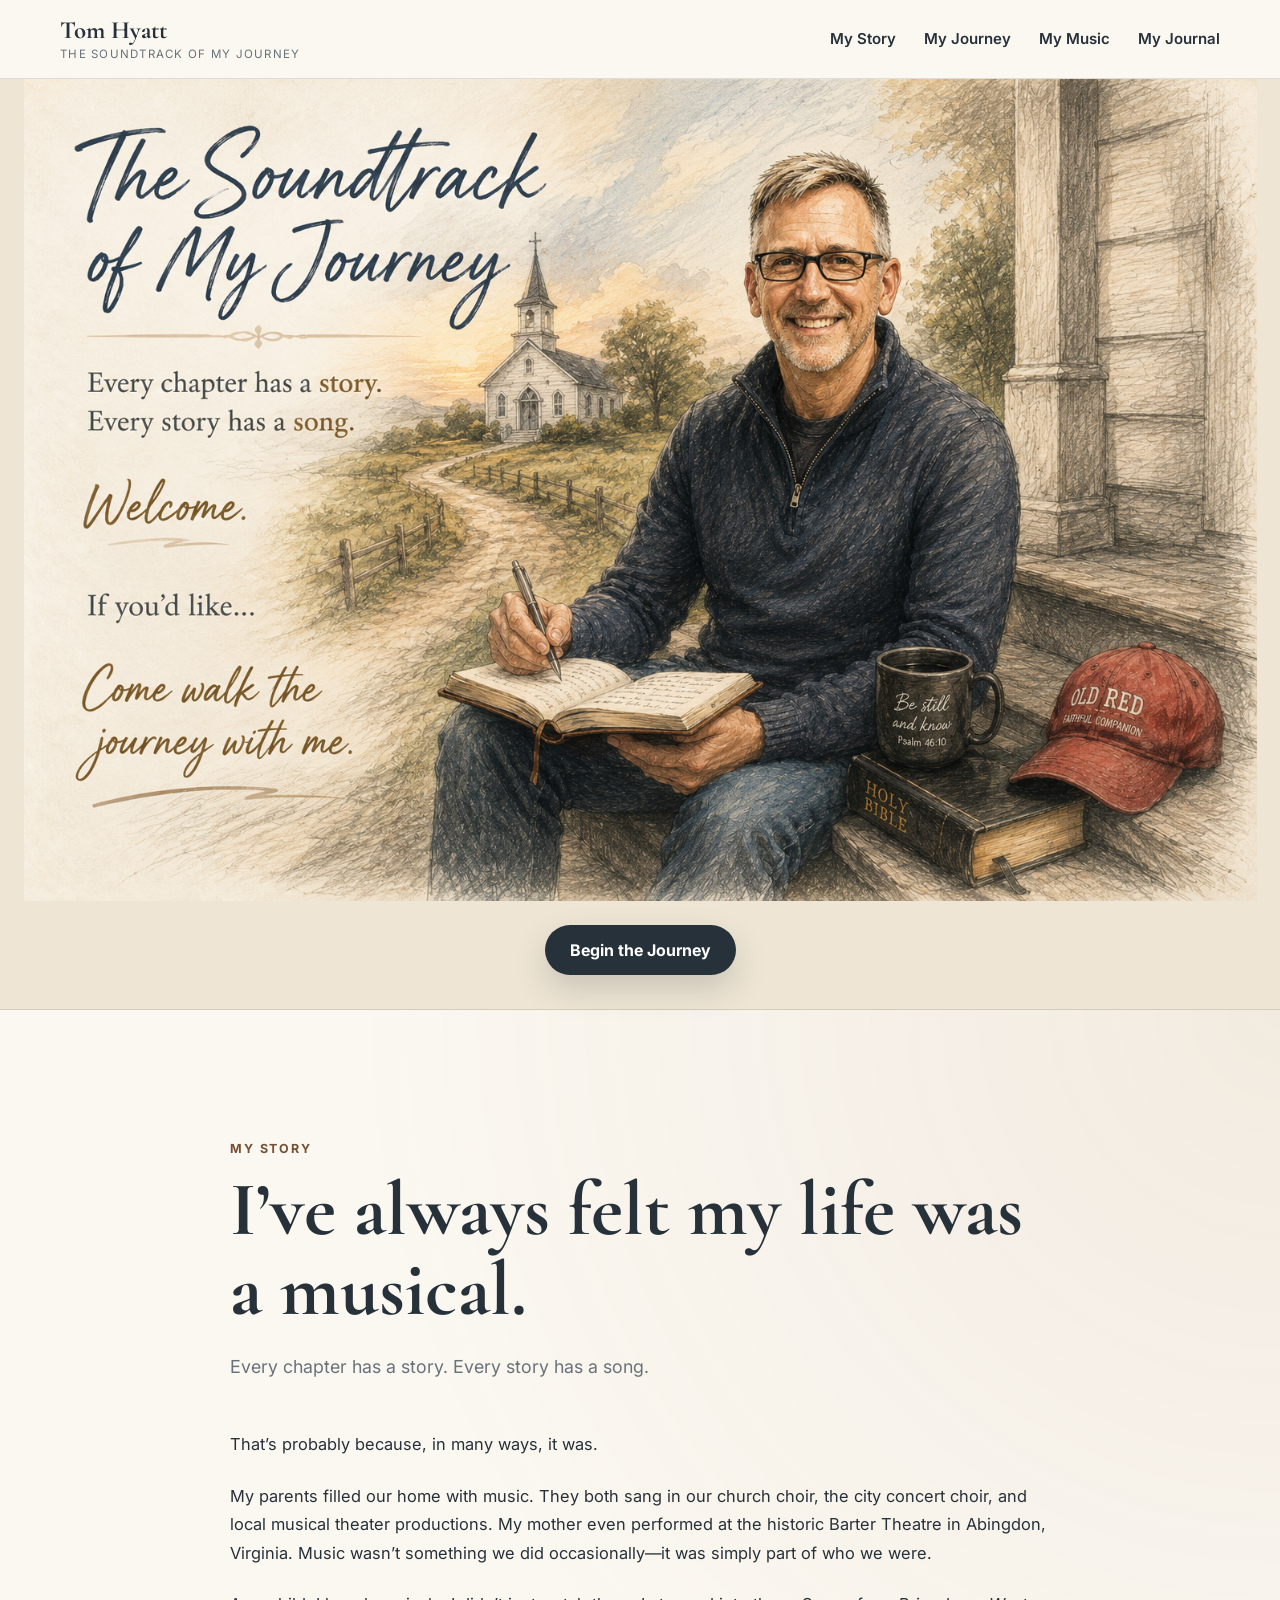
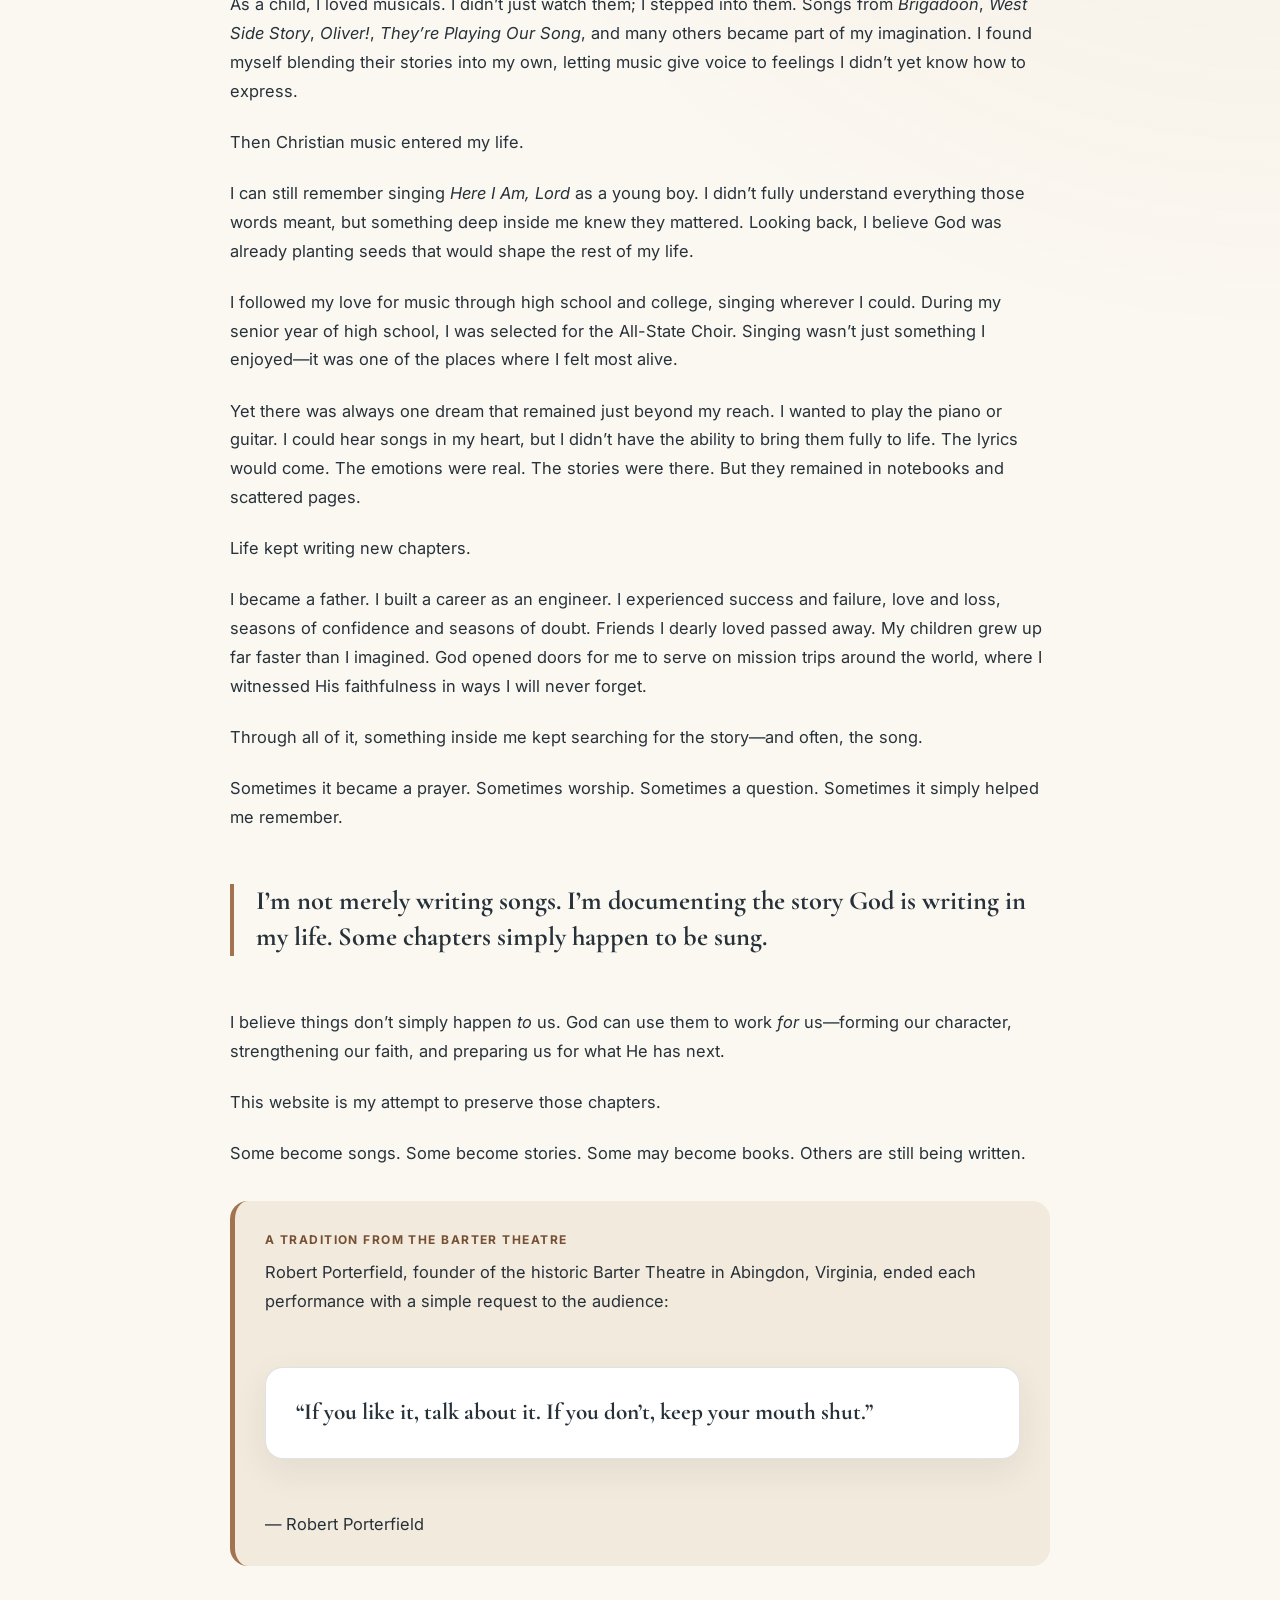
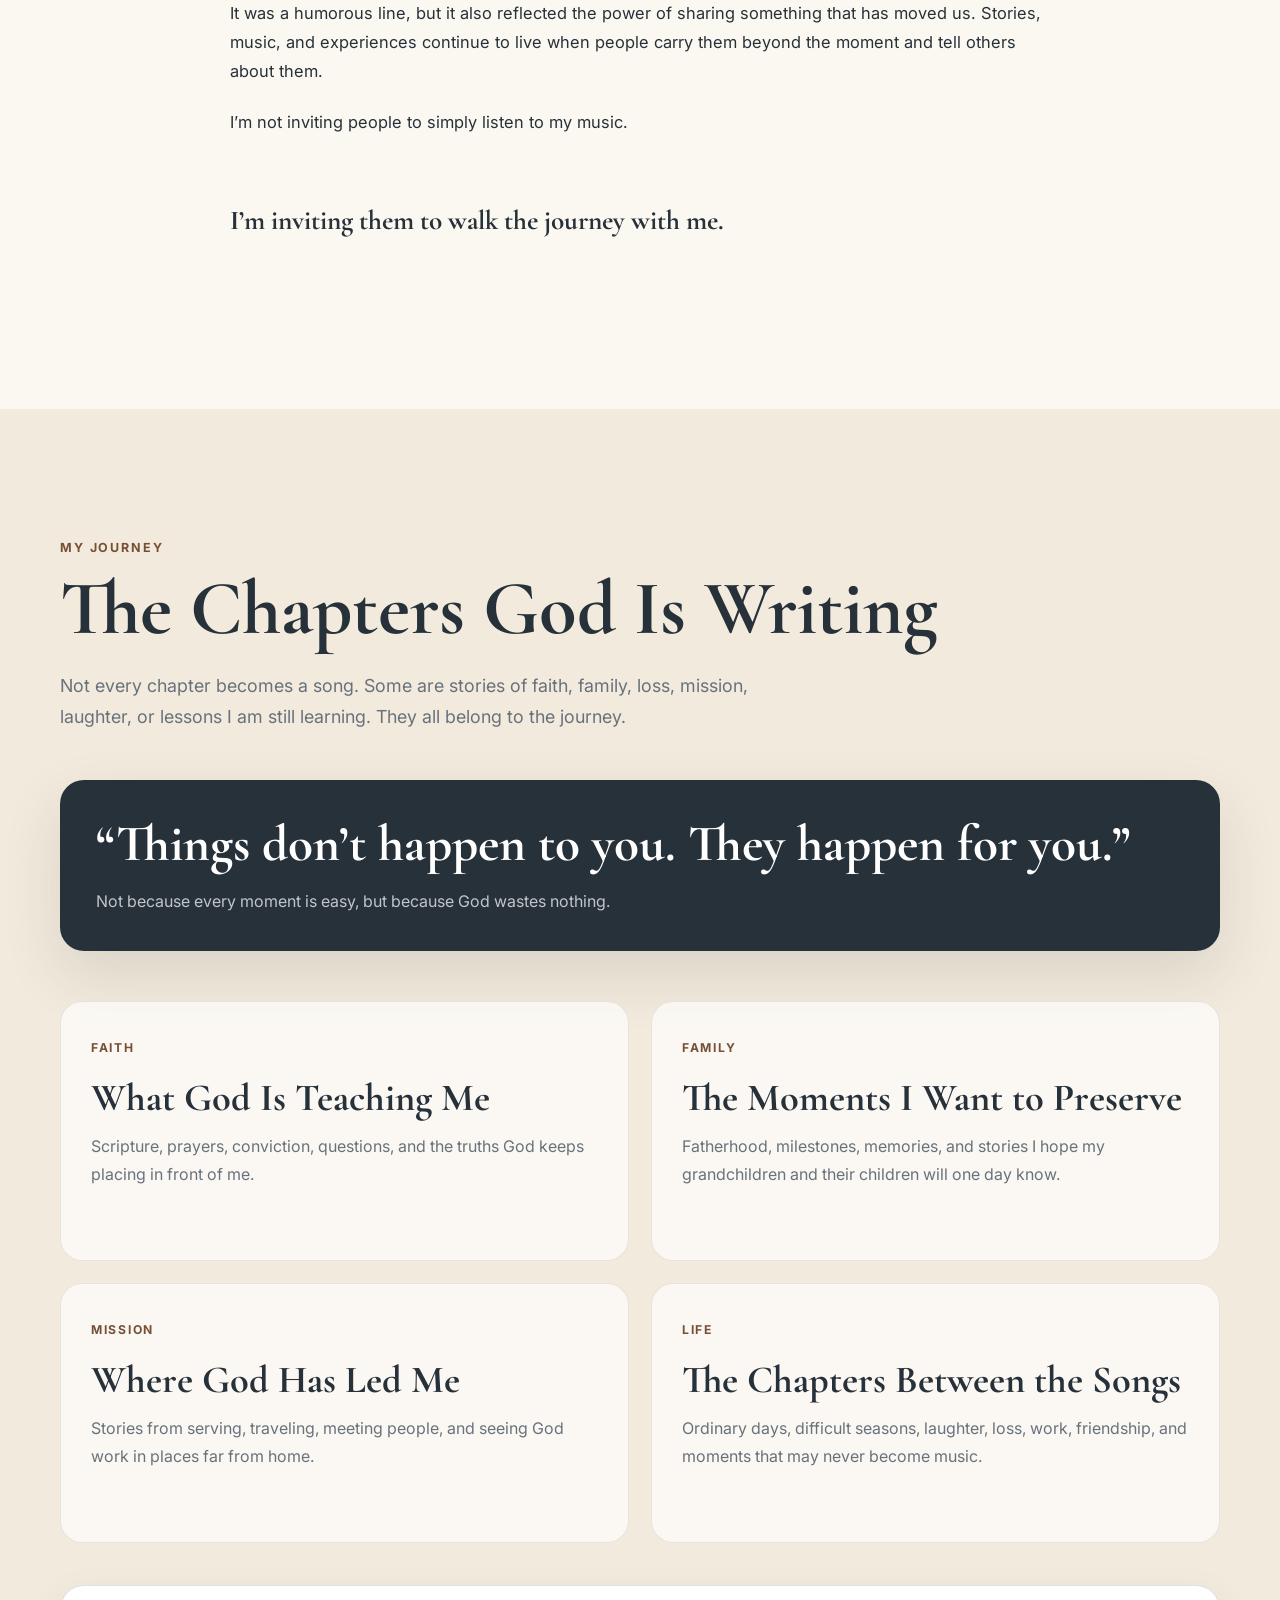
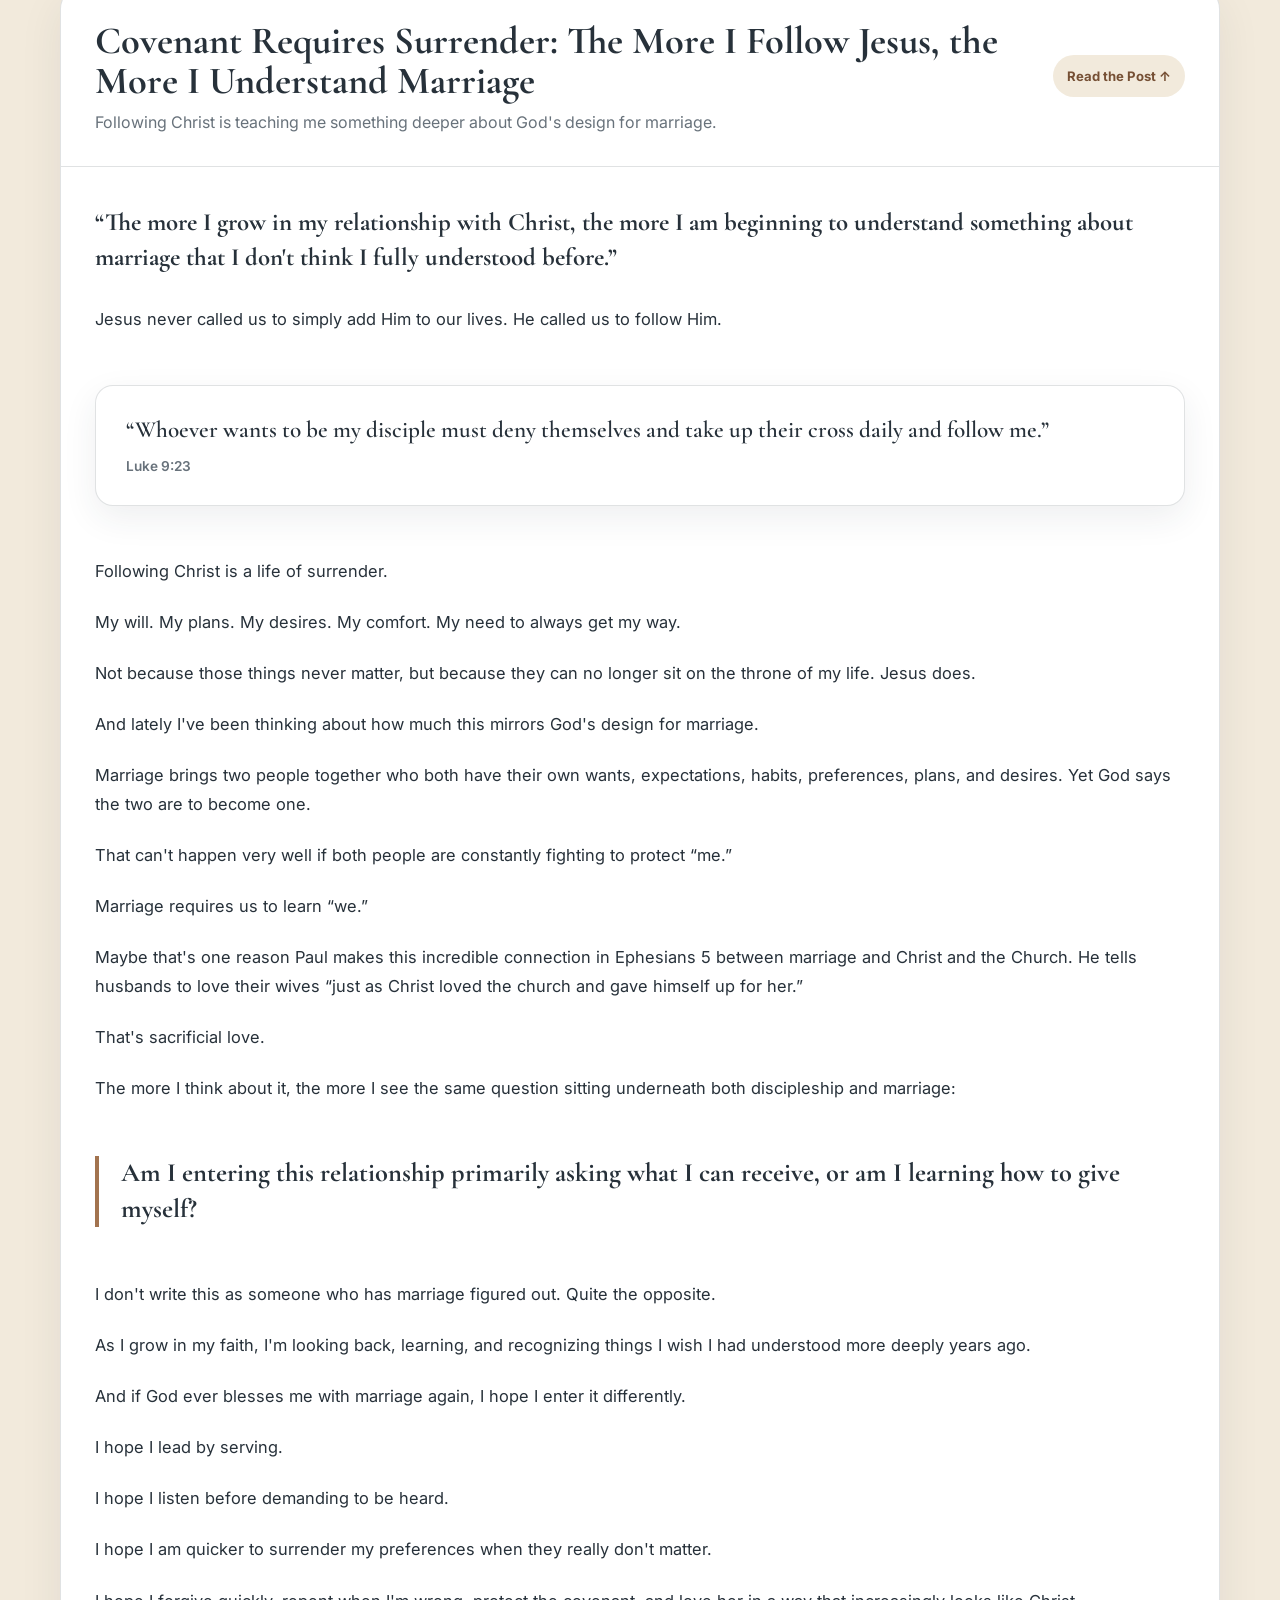
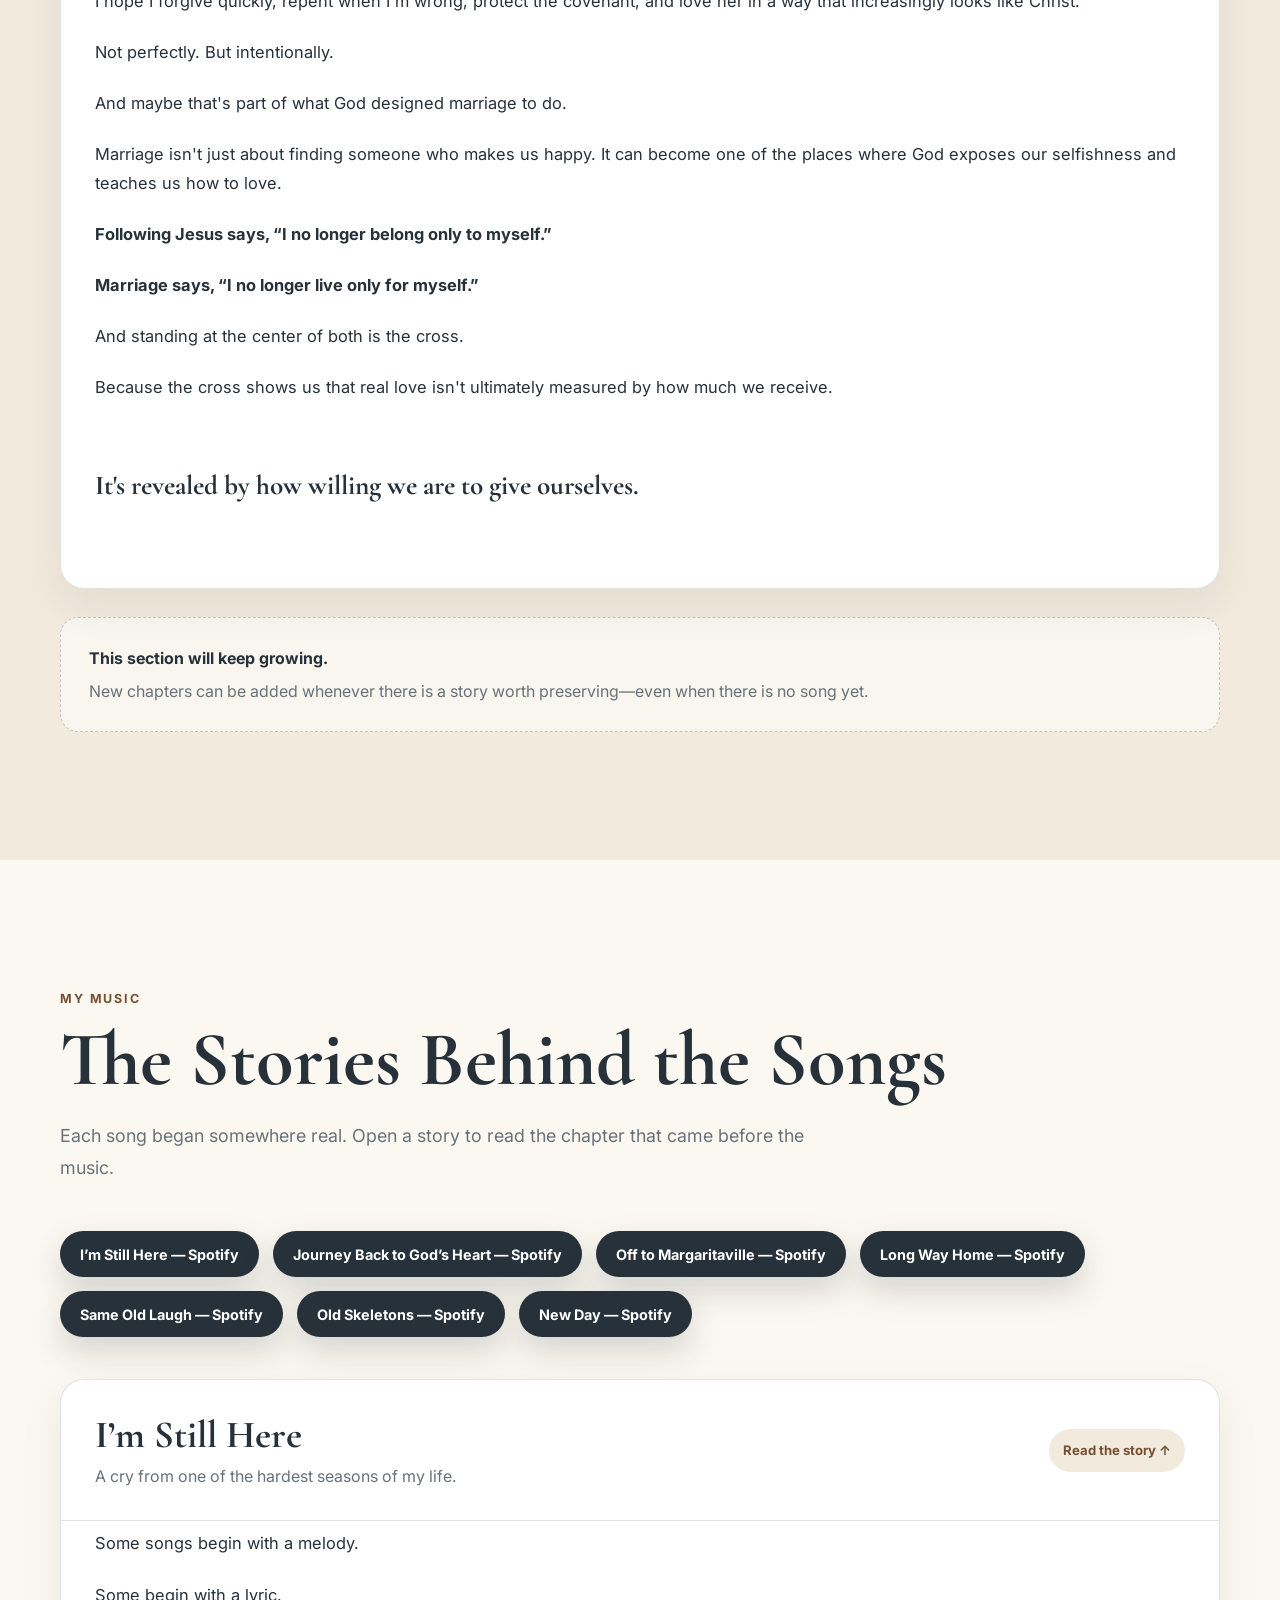
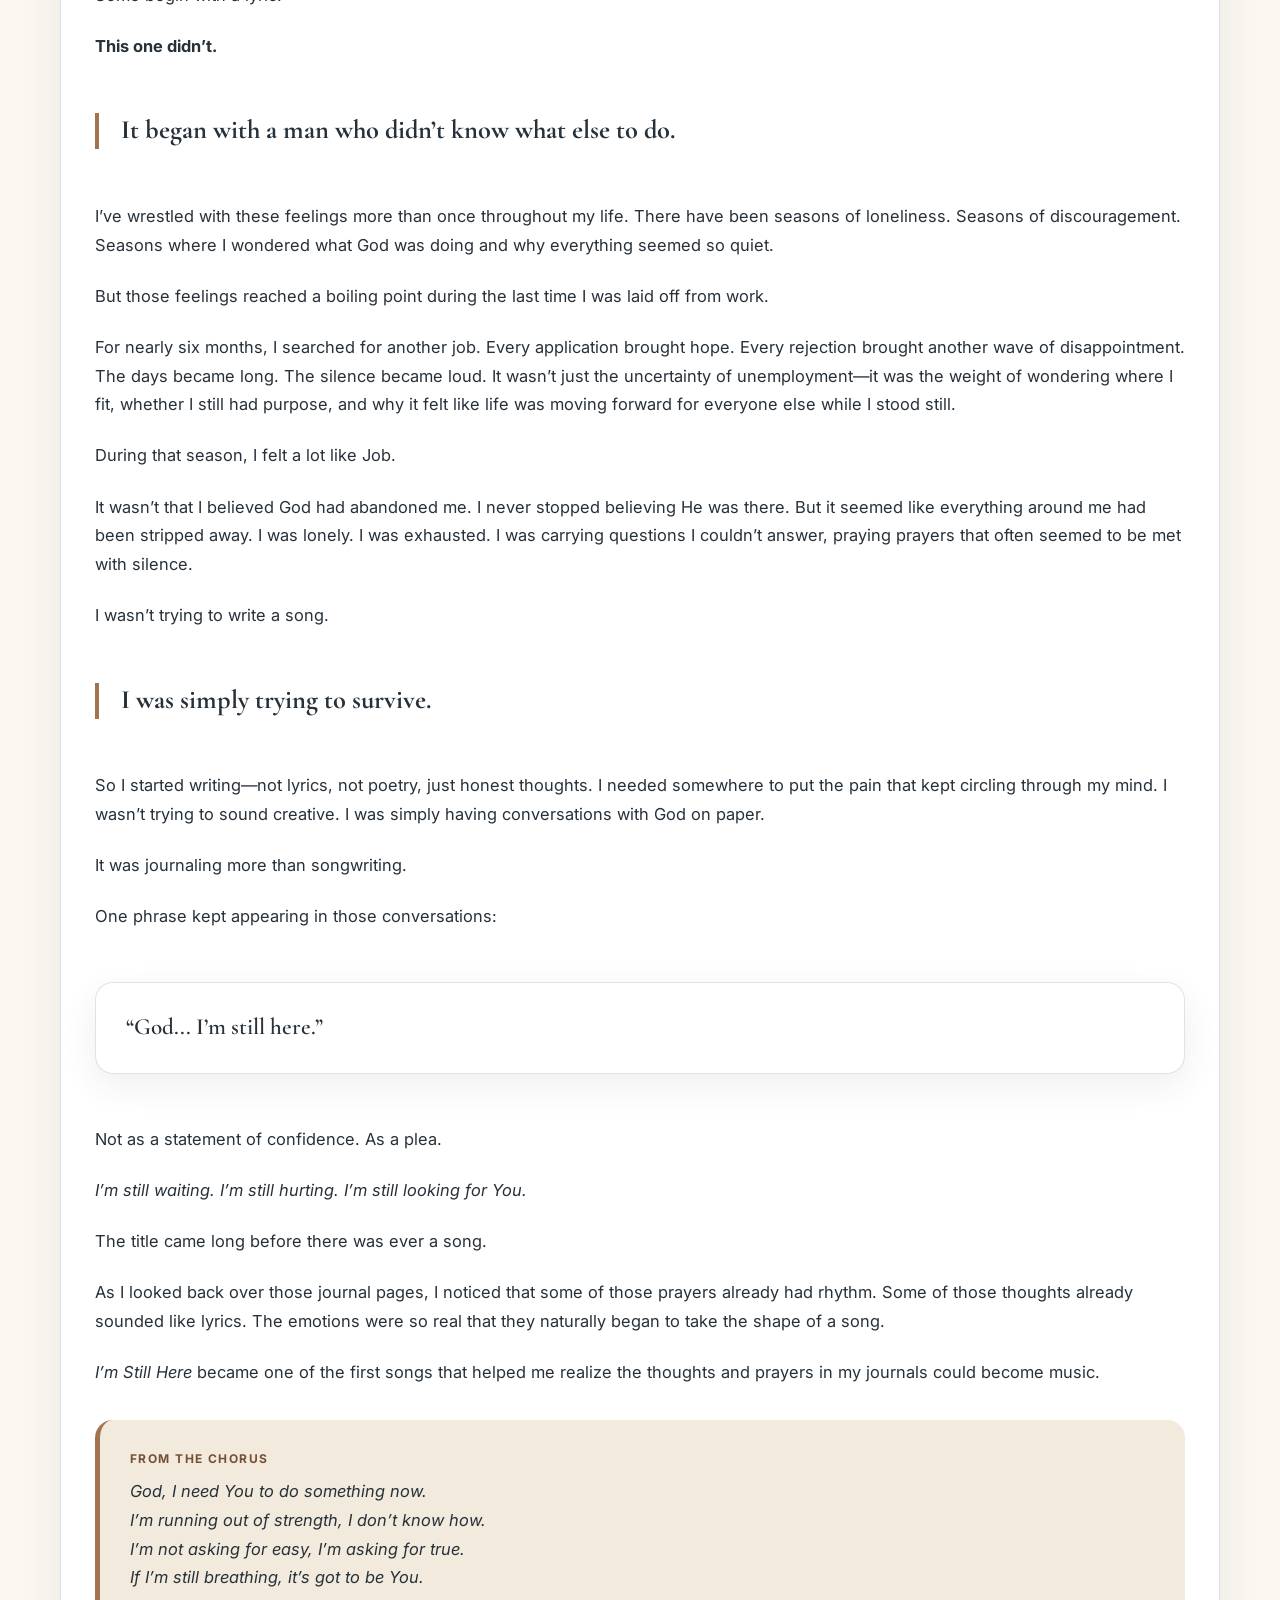
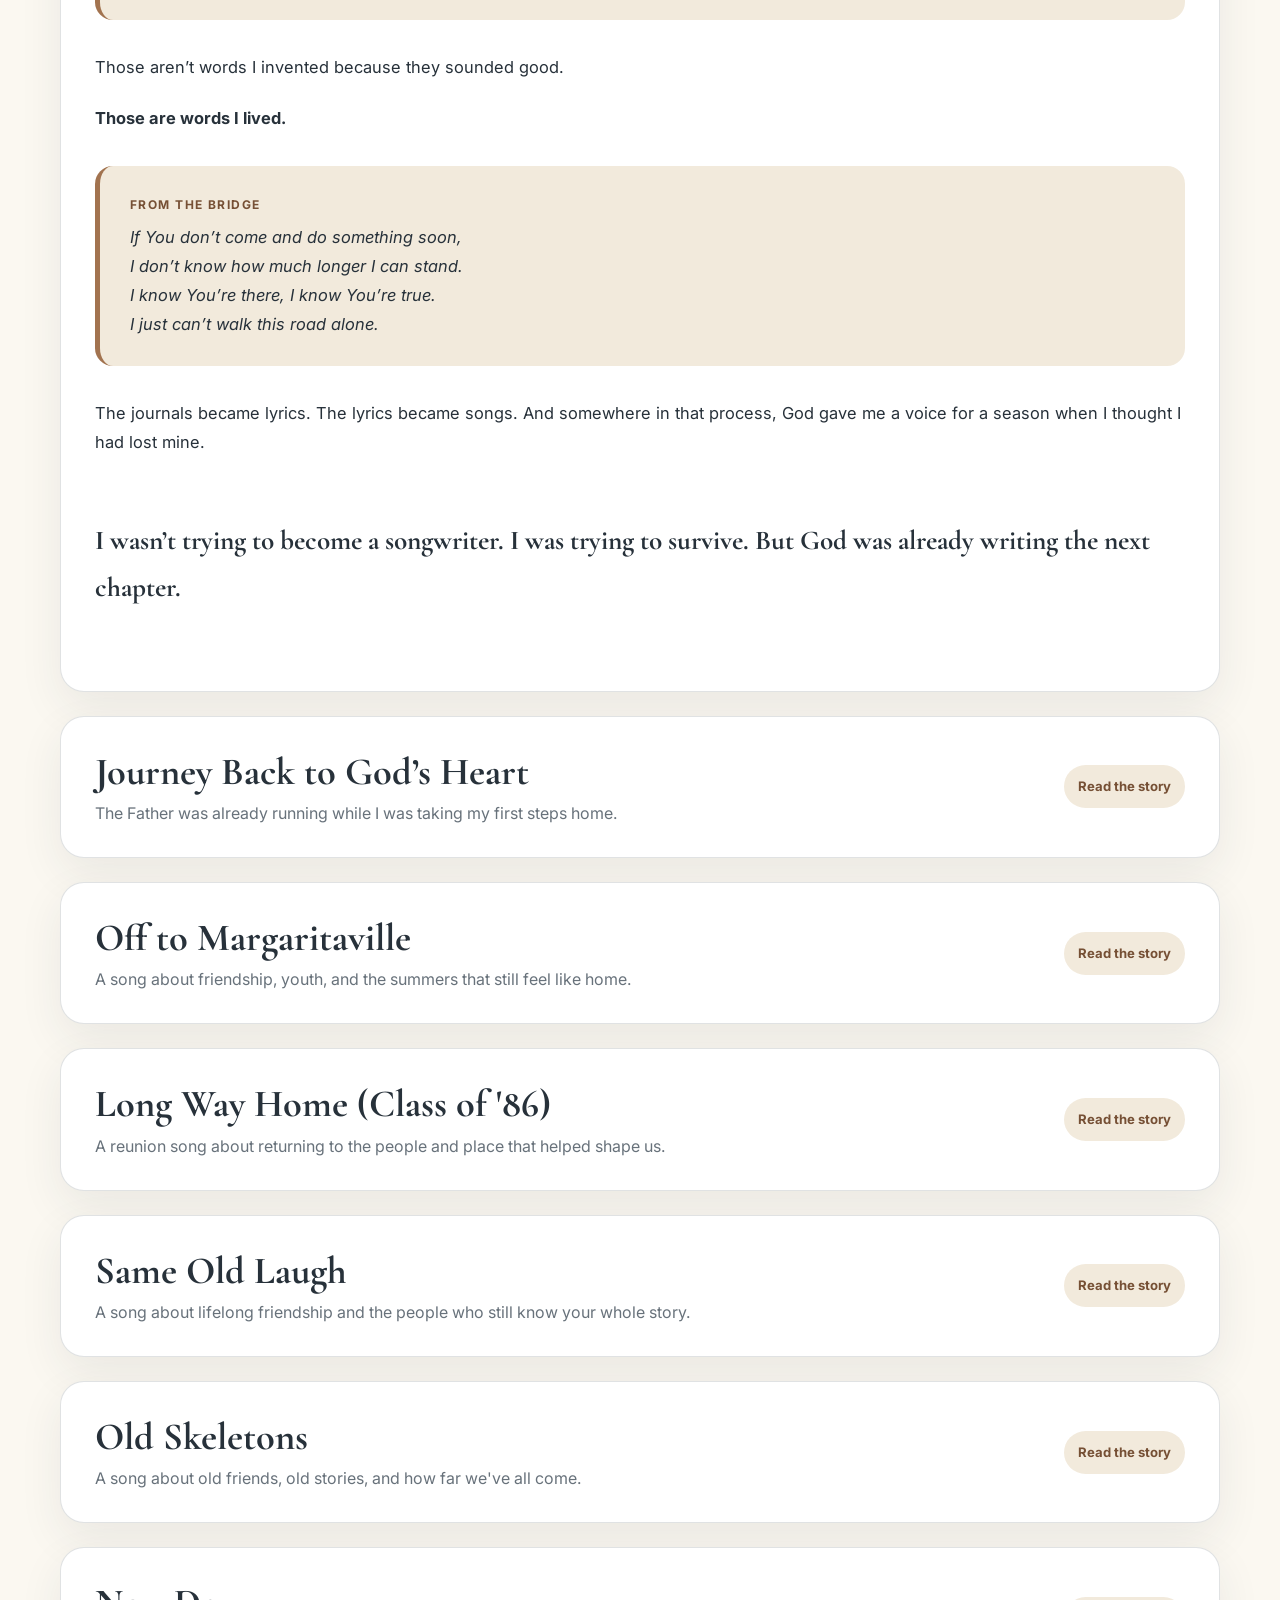
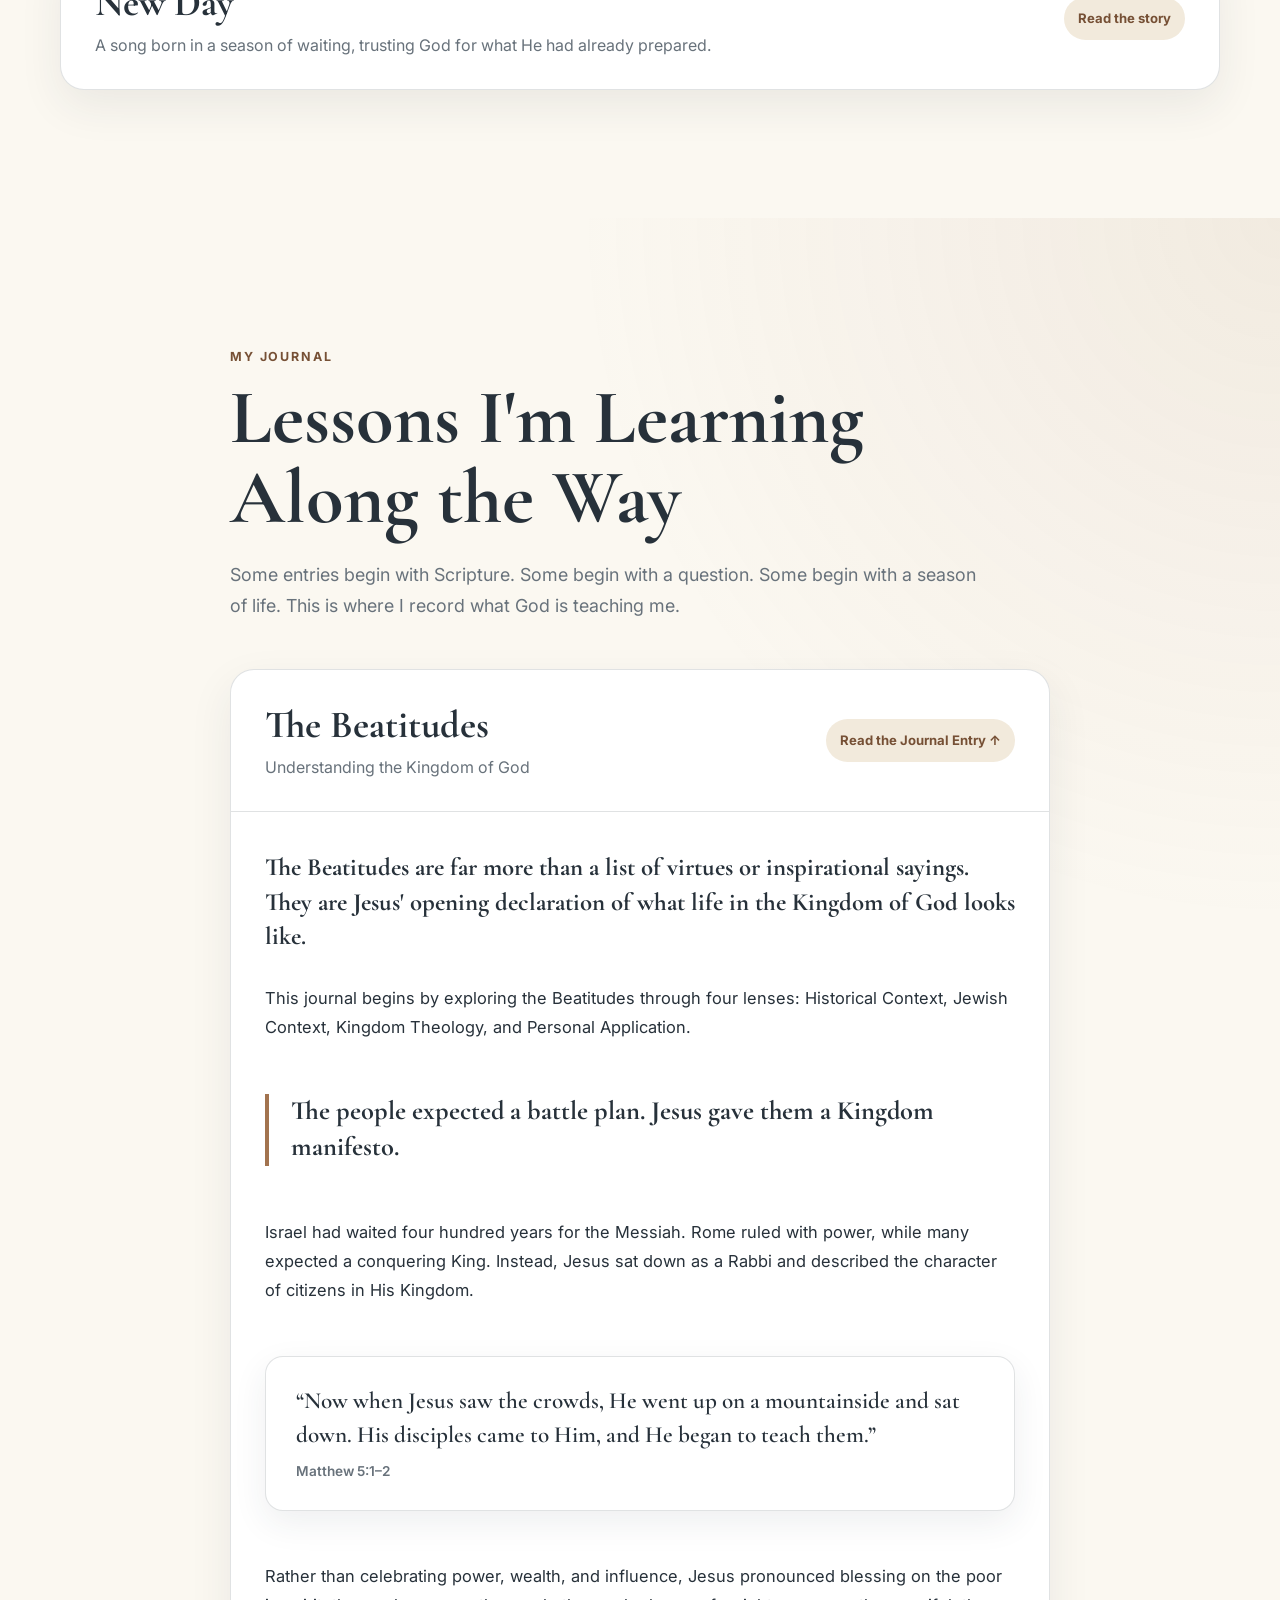
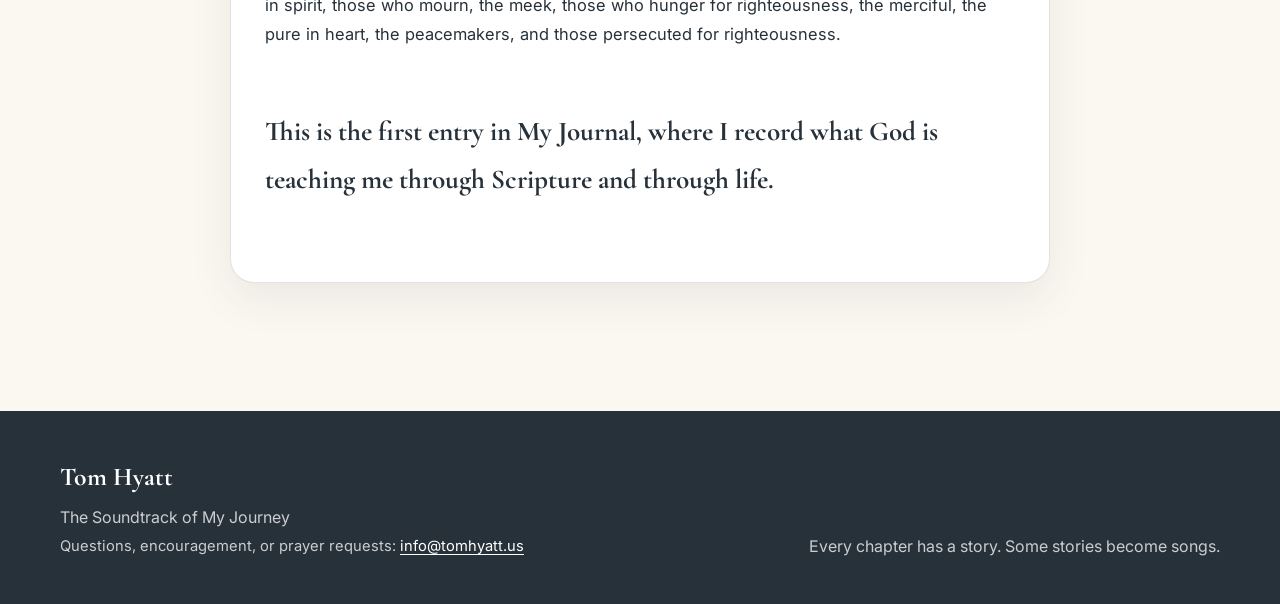
==== commit bad1e9d8: "Add files via upload Added left out music" ====
--- a/index.html
+++ b/index.html
@@ -201,6 +201,9 @@
           <a class="button spotify-button" href="https://open.spotify.com/track/1YPYYB9Ji9ANumqPHgwSAh?si=43a26eb337e040ae" target="_blank" rel="noopener noreferrer">Journey Back to God’s Heart — Spotify</a>
           <a class="button spotify-button" href="https://open.spotify.com/track/7ma5rZ9hNQ8YbK8QbTq6q7?si=2a27dcd2f01445cb" target="_blank" rel="noopener noreferrer">Off to Margaritaville — Spotify</a>
           <a class="button spotify-button" href="https://open.spotify.com/track/6bPL8EoEWK1jgsMBRJ1wSE?si=8ce2a893e9a34241" target="_blank" rel="noopener noreferrer">Long Way Home — Spotify</a>
+          <a class="button spotify-button" href="https://open.spotify.com/track/6spH7KkL65xJVjjBL4mMM0?si=cada4a9dae764f5d" target="_blank" rel="noopener noreferrer">Same Old Laugh — Spotify</a>
+          <a class="button spotify-button" href="https://open.spotify.com/track/42UeEr1eQJu9oc9TjCHO0m?si=a19efaf5a8144fcd" target="_blank" rel="noopener noreferrer">Old Skeletons — Spotify</a>
+          <a class="button spotify-button" href="https://open.spotify.com/track/26NNeIVCdFRIBJis0AOaMR?si=94ff81de87e64749" target="_blank" rel="noopener noreferrer">New Day — Spotify</a>
         </div>
 
         <div class="song-list">
@@ -653,6 +656,63 @@
               <p>No matter where life has taken us, a part of us will always belong to those Friday nights, those lifelong friendships, and that little corner of Bristol we simply called home.</p>
 
               <p class="final-line">Because some journeys take you around the world... only to remind you where your story began.</p>
+            </div>
+          </details>
+
+          <details class="song-story">
+            <summary><div><h3>Same Old Laugh</h3><p>A song about lifelong friendship and the people who still know your whole story.</p></div><span class="summary-action">Read the story</span></summary>
+            <div class="song-content story-text">
+              <h3>The Story Behind Same Old Laugh</h3>
+              <p>I've been thinking a lot lately about how rare lifelong friendships really are.</p>
+              <p>There are five of us who have been best friends since elementary school—or, for a couple of us, since the beginning of high school. However you count it, we've shared more than 45 years of life together.</p>
+              <p>In high school, we were almost always together. We stood beside each other in weddings. We were there for one another through divorce, career changes, raising kids, and all the twists life throws at you.</p>
+              <p>Today, we live all over the South, but a few years ago we decided we didn't want distance to slowly turn us into old acquaintances. So we've made it a point to get together once a year for a guys' weekend.</p>
+              <p>Here's what's amazing.</p>
+              <p>The minute we're all together, it's like someone pressed pause years ago and just hit play again. The conversations pick right back up. The jokes never get old. We laugh at the same stories we've been telling for decades. For a little while, we're just those five guys again.</p>
+              <p>As I was driving home from one of those weekends, I realized that's what I wanted to write about.</p>
+              <p>Not nostalgia.</p><p>Not getting older.</p><p>But the kind of friendship that stands the test of time.</p>
+              <p>The kind where you don't have to pretend. The kind where everyone knows your story—the victories, the mistakes, the heartbreaks—and they're still there. The kind that reminds you some of life's greatest blessings aren't things at all... they're people.</p>
+              <p>That's how <strong>"Same Old Laugh"</strong> was born.</p>
+              <p>I know friendships like this are rare, and I don't take them for granted. Looking back, I can see God's hand in giving five young guys the opportunity to grow into men who are still walking through life together all these years later.</p>
+              <p>I hope this song reminds you of those friends in your own life. The ones who may live hundreds of miles away, but the moment you're together, it feels like no time has passed.</p>
+              <p>Those friendships are worth holding onto.</p><p class="final-line">This one's for mine.</p>
+            </div>
+          </details>
+
+          <details class="song-story">
+            <summary><div><h3>Old Skeletons</h3><p>A song about old friends, old stories, and how far we've all come.</p></div><span class="summary-action">Read the story</span></summary>
+            <div class="song-content story-text">
+              <h3>The Story Behind Old Skeletons</h3>
+              <p>There are some friendships that only make sense if you were there.</p>
+              <p>The kind where you don't have to explain the stories... because everyone already knows them.</p>
+              <p><strong>"Old Skeletons"</strong> came from thinking about those friends. The ones you grew up with. The ones who knew every dumb decision, every late-night dare, every secret, every close call, and somehow still stuck around.</p>
+              <p>As I started writing, memories kept coming back. Swimming at the lake. Jumping off the rocks. Sneaking out after curfew. Hanging out over soda and fries, laughing until we couldn't breathe. We all had a few skeletons in the closet, and thankfully most of them stayed buried where they belong.</p>
+              <p>The funny thing is, when you're young, you think those moments are just another weekend. Years later, you realize they became the stories you'll tell for the rest of your life.</p>
+              <p>This song isn't about celebrating the mistakes we made.</p>
+              <p>It's about celebrating the friends who walked through those years with us... and who remind us just how far we've all come.</p>
+              <p>We grew up. We found our way.</p>
+              <p>But every time we're together, it only takes a few minutes before we're laughing like we're seventeen again.</p>
+              <p>If you've got friends like that, you're richer than you know.</p>
+              <p>This one's for all of us.</p><p class="final-line"><strong>"Old Skeletons."</strong></p>
+            </div>
+          </details>
+
+          <details class="song-story">
+            <summary><div><h3>New Day</h3><p>A song born in a season of waiting, trusting God for what He had already prepared.</p></div><span class="summary-action">Read the story</span></summary>
+            <div class="song-content story-text">
+              <h3>The Story Behind New Day</h3>
+              <p>When I wrote <strong>"New Day,"</strong> I was in the middle of one of the hardest seasons of my life.</p>
+              <p>I had been laid off, and every morning I had a choice to make.</p>
+              <p>I could wake up thinking about yesterday—what I'd lost, what hadn't happened yet, and everything that felt uncertain.</p>
+              <p>Or...</p>
+              <p>I could trust that God was already awake, already at work, and already preparing the day ahead of me.</p>
+              <p>That's where this song was born.</p>
+              <p>I didn't want to write another song about the struggle. I wanted to write the song I needed to hear every morning before my feet hit the floor. A reminder that God's mercies really are new every morning. A prayer that says, <em>"God, go before me today. Lead the way. Open the doors You have for me. Help me walk into the work You've already prepared."</em></p>
+              <p>There were mornings when I honestly believed, <em>"This could be the day God changes everything."</em> Not because I knew what was going to happen, but because I knew Who was already there.</p>
+              <p>Eventually, that "new day" came. God opened the door to the job I have today. Looking back, I can see He wasn't absent during the waiting. He was preparing me while He was preparing the answer.</p>
+              <p>I still need this reminder.</p>
+              <p>Every sunrise is another opportunity to trust Him, to walk by faith instead of fear, and to believe that He isn't finished writing our story.</p>
+              <p class="final-line">My prayer is that <strong>"New Day"</strong> becomes the song you play before you walk out your front door—a reminder to leave with expectation, because you never know what God has planned for today.</p>
             </div>
           </details>
         </div>
